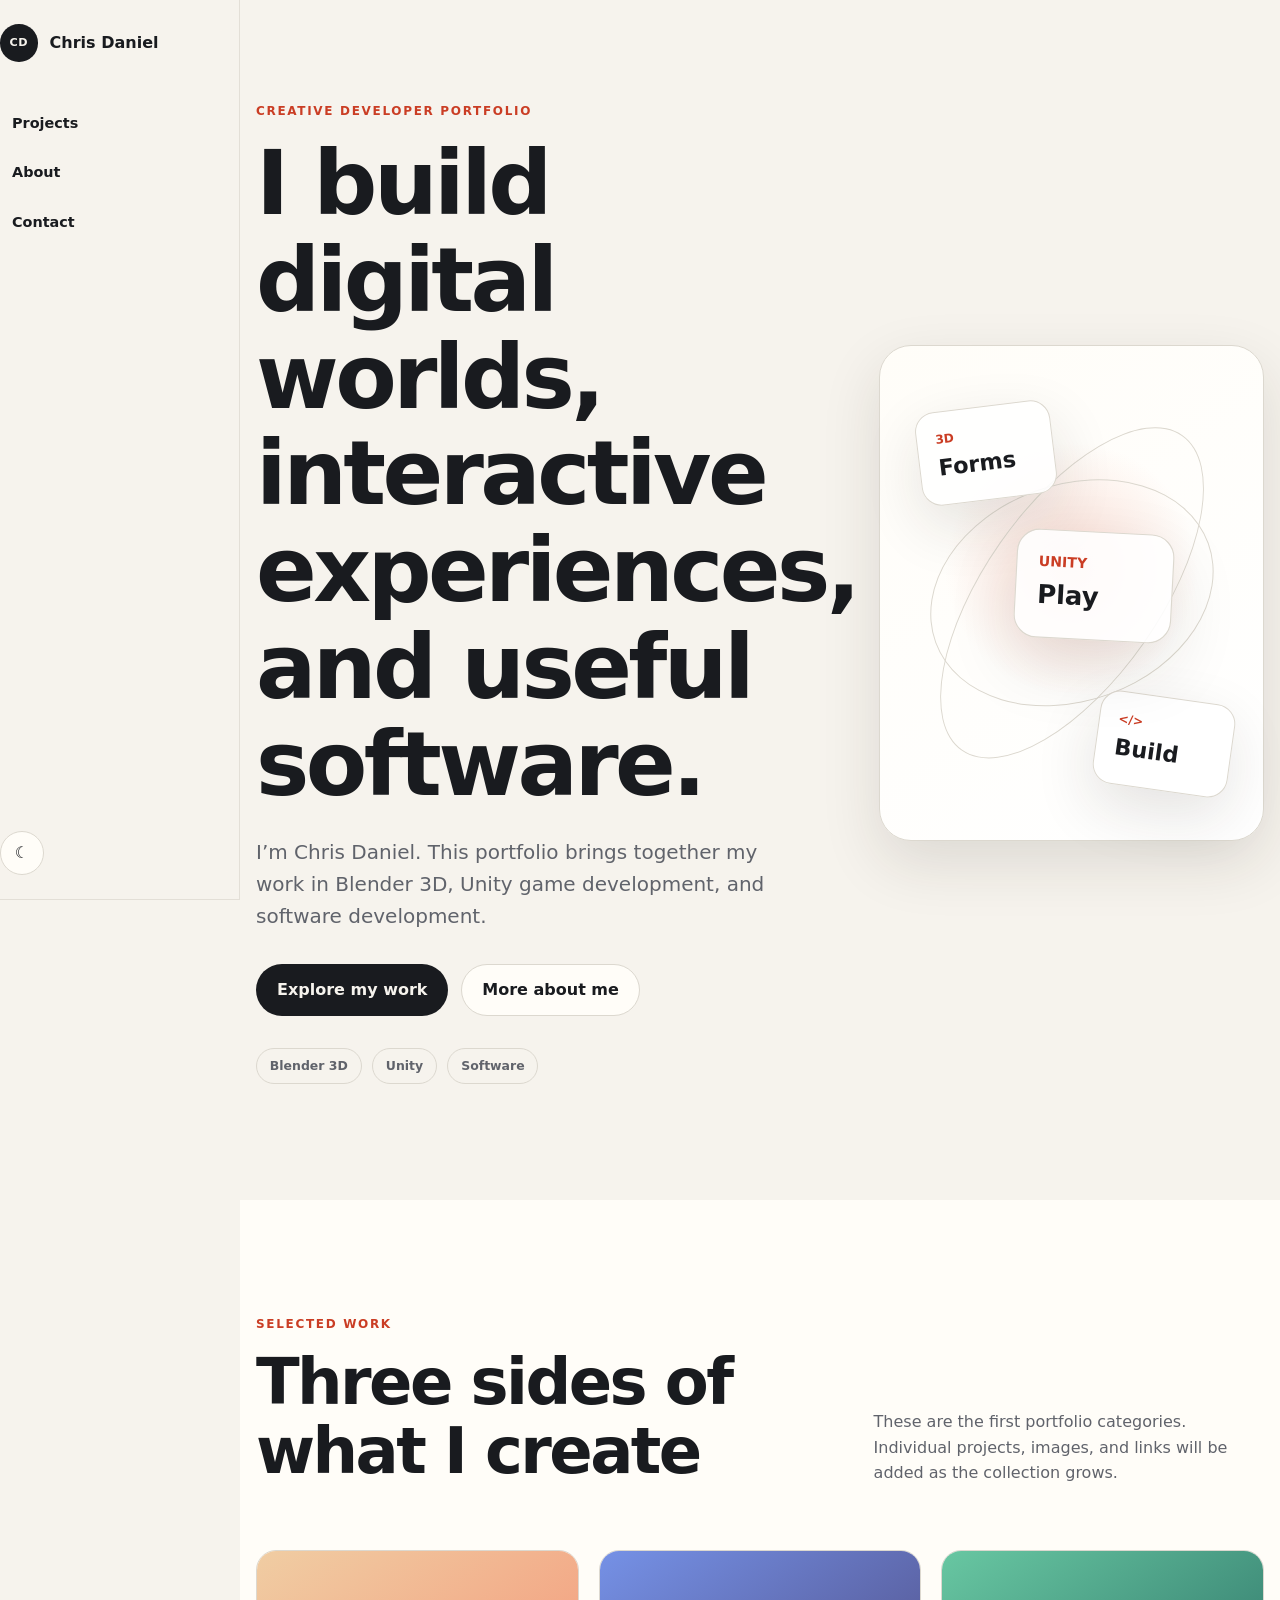
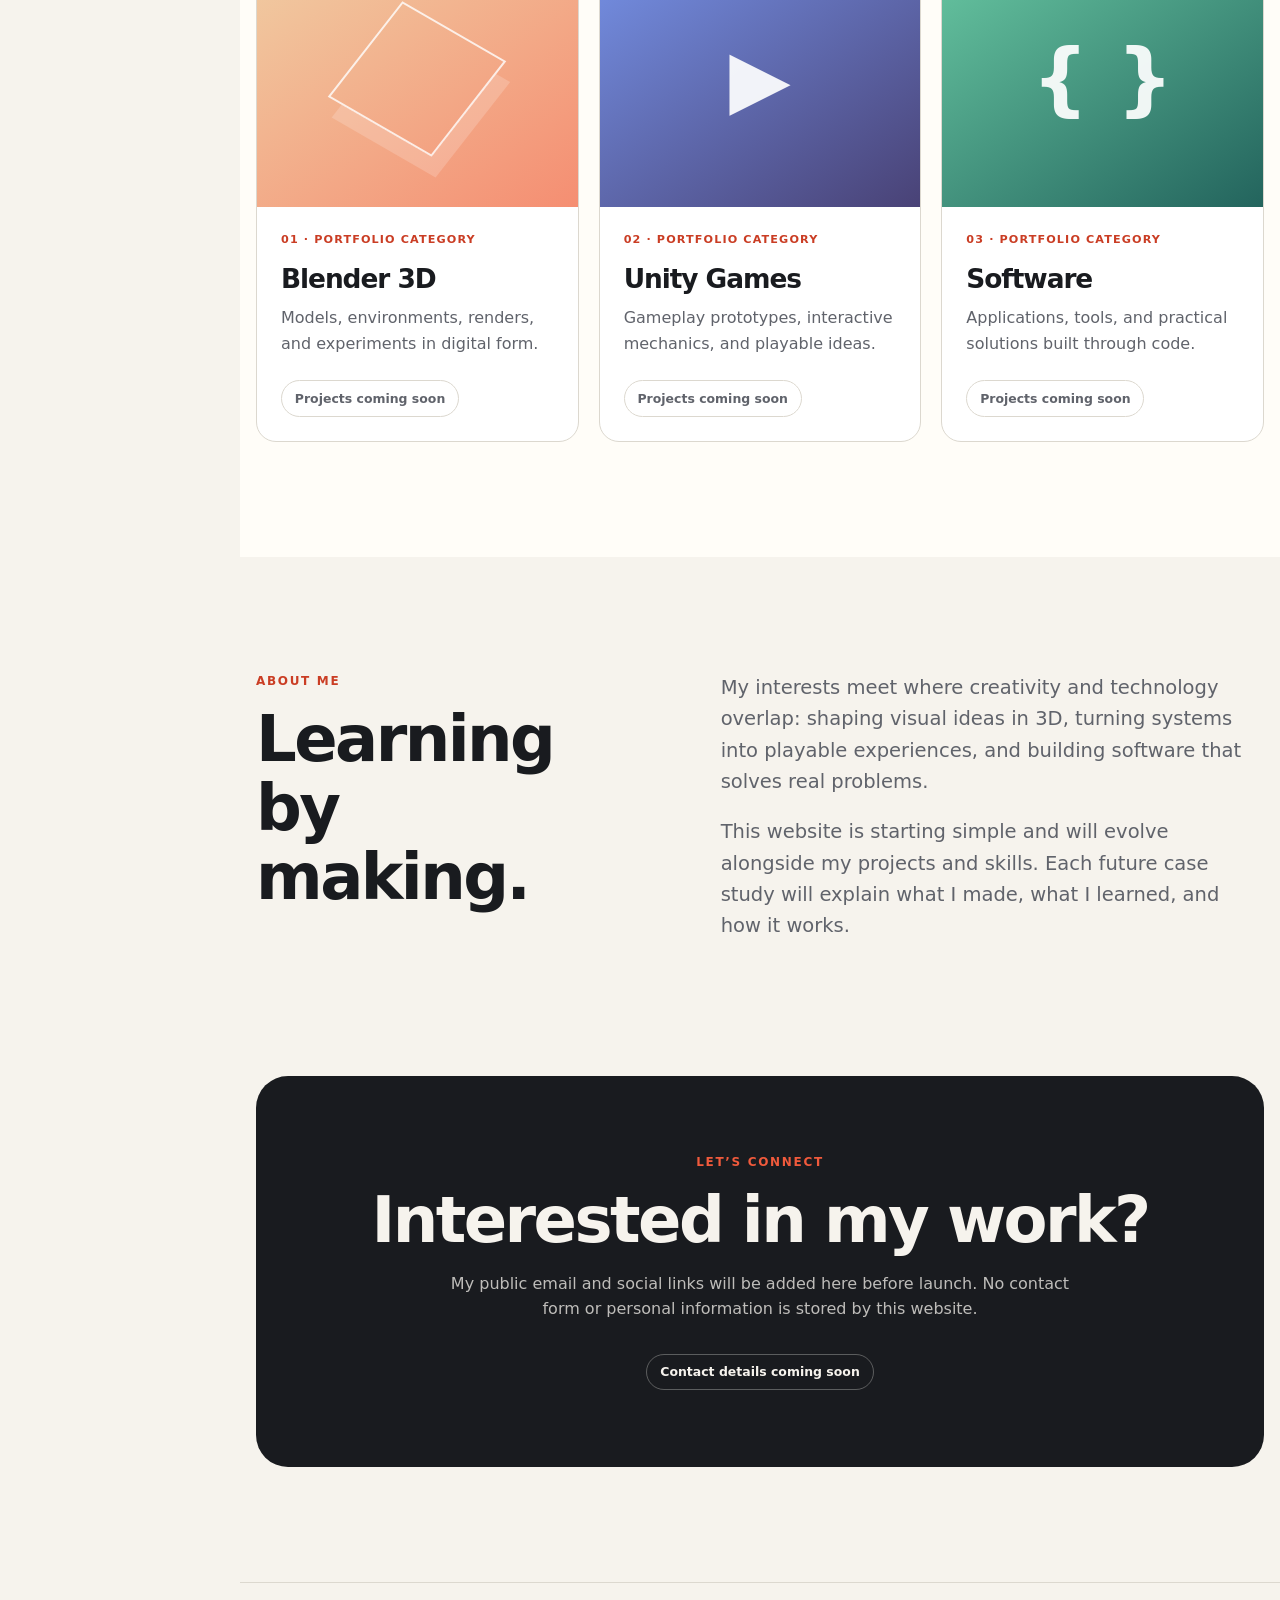
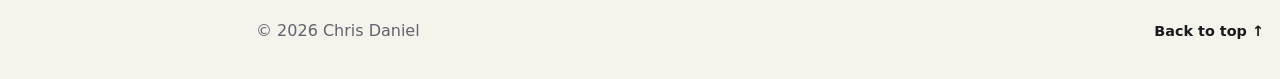
==== index.html @ dcff0393 "Initial static portfolio" ====
<!doctype html>
<html lang="en">
  <head>
    <meta charset="utf-8">
    <meta name="viewport" content="width=device-width, initial-scale=1">
    <meta
      name="description"
      content="Chris Daniel's portfolio for Blender 3D, Unity game development, and software projects."
    >
    <title>Chris Daniel | Creative Developer Portfolio</title>
    <link rel="stylesheet" href="assets/css/styles.css">
    <script src="assets/js/main.js" defer></script>
  </head>
  <body>
    <a class="skip-link" href="#main-content">Skip to main content</a>

    <header class="site-header">
      <div class="container header-inner">
        <a class="brand" href="#top" aria-label="Chris Daniel, home">
          <span class="brand-mark" aria-hidden="true">CD</span>
          <span>Chris Daniel</span>
        </a>

        <div class="header-actions">
          <button
            class="icon-button menu-toggle"
            type="button"
            aria-expanded="false"
            aria-controls="primary-navigation"
          >
            <span class="sr-only">Open navigation</span>
            <span class="menu-icon" aria-hidden="true"></span>
          </button>

          <nav id="primary-navigation" class="primary-navigation" aria-label="Primary navigation">
            <a href="#projects">Projects</a>
            <a href="#about">About</a>
            <a href="#contact">Contact</a>
          </nav>

          <button class="icon-button theme-toggle" type="button" aria-label="Switch to dark theme">
            <span class="theme-icon" aria-hidden="true">☾</span>
          </button>
        </div>
      </div>
    </header>

    <main id="main-content">
      <section id="top" class="hero section">
        <div class="container hero-grid">
          <div class="hero-copy">
            <p class="eyebrow">Creative developer portfolio</p>
            <h1>I build digital worlds, interactive experiences, and useful software.</h1>
            <p class="hero-intro">
              I’m Chris Daniel. This portfolio brings together my work in Blender 3D,
              Unity game development, and software development.
            </p>
            <div class="button-row">
              <a class="button button-primary" href="#projects">Explore my work</a>
              <a class="button button-secondary" href="#about">More about me</a>
            </div>
            <ul class="skill-list" aria-label="Main creative fields">
              <li>Blender 3D</li>
              <li>Unity</li>
              <li>Software</li>
            </ul>
          </div>

          <div
            class="hero-art"
            role="img"
            aria-label="Abstract illustration representing 3D, games, and code"
          >
            <div class="orbit orbit-one" aria-hidden="true"></div>
            <div class="orbit orbit-two" aria-hidden="true"></div>
            <div class="art-card art-card-model" aria-hidden="true">
              <span>3D</span>
              <strong>Forms</strong>
            </div>
            <div class="art-card art-card-game" aria-hidden="true">
              <span>Unity</span>
              <strong>Play</strong>
            </div>
            <div class="art-card art-card-code" aria-hidden="true">
              <span>&lt;/&gt;</span>
              <strong>Build</strong>
            </div>
          </div>
        </div>
      </section>

      <section id="projects" class="section section-muted" aria-labelledby="projects-title">
        <div class="container">
          <div class="section-heading">
            <div>
              <p class="eyebrow">Selected work</p>
              <h2 id="projects-title">Three sides of what I create</h2>
            </div>
            <p>
              These are the first portfolio categories. Individual projects, images, and links
              will be added as the collection grows.
            </p>
          </div>

          <div class="project-grid">
            <article class="project-card">
              <div class="project-visual visual-model" aria-hidden="true">
                <span class="wireframe-shape"></span>
              </div>
              <div class="project-content">
                <p class="project-number">01 · Portfolio category</p>
                <h3>Blender 3D</h3>
                <p>Models, environments, renders, and experiments in digital form.</p>
                <span class="project-status">Projects coming soon</span>
              </div>
            </article>

            <article class="project-card">
              <div class="project-visual visual-game" aria-hidden="true">
                <span class="game-shape">▶</span>
              </div>
              <div class="project-content">
                <p class="project-number">02 · Portfolio category</p>
                <h3>Unity Games</h3>
                <p>Gameplay prototypes, interactive mechanics, and playable ideas.</p>
                <span class="project-status">Projects coming soon</span>
              </div>
            </article>

            <article class="project-card">
              <div class="project-visual visual-code" aria-hidden="true">
                <span class="code-shape">{ }</span>
              </div>
              <div class="project-content">
                <p class="project-number">03 · Portfolio category</p>
                <h3>Software</h3>
                <p>Applications, tools, and practical solutions built through code.</p>
                <span class="project-status">Projects coming soon</span>
              </div>
            </article>
          </div>
        </div>
      </section>

      <section id="about" class="section" aria-labelledby="about-title">
        <div class="container about-grid">
          <div>
            <p class="eyebrow">About me</p>
            <h2 id="about-title">Learning by making.</h2>
          </div>
          <div class="about-copy">
            <p>
              My interests meet where creativity and technology overlap: shaping visual ideas
              in 3D, turning systems into playable experiences, and building software that solves
              real problems.
            </p>
            <p>
              This website is starting simple and will evolve alongside my projects and skills.
              Each future case study will explain what I made, what I learned, and how it works.
            </p>
          </div>
        </div>
      </section>

      <section id="contact" class="section contact-section" aria-labelledby="contact-title">
        <div class="container contact-card">
          <p class="eyebrow">Let’s connect</p>
          <h2 id="contact-title">Interested in my work?</h2>
          <p>
            My public email and social links will be added here before launch. No contact form
            or personal information is stored by this website.
          </p>
          <span class="contact-note">Contact details coming soon</span>
        </div>
      </section>
    </main>

    <footer class="site-footer">
      <div class="container footer-inner">
        <p>© <span id="current-year">2026</span> Chris Daniel</p>
        <a href="#top">Back to top <span aria-hidden="true">↑</span></a>
      </div>
    </footer>
  </body>
</html>
---- assets/css/styles.css ----
:root {
  color-scheme: light;
  --background: #f6f3ed;
  --surface: #fffdf8;
  --surface-strong: #ffffff;
  --text: #191b1f;
  --muted: #60636b;
  --line: #dcd8cf;
  --accent: #f05a3c;
  --accent-strong: #ca3d24;
  --accent-soft: #fbded5;
  --blue: #3867d6;
  --shadow: 0 22px 60px rgba(41, 34, 27, 0.12);
  --radius-small: 0.75rem;
  --radius-medium: 1.25rem;
  --radius-large: 2rem;
  --container: 72rem;
}

html[data-theme="dark"] {
  color-scheme: dark;
  --background: #111318;
  --surface: #181b22;
  --surface-strong: #20242c;
  --text: #f6f3ed;
  --muted: #b3b6bf;
  --line: #343842;
  --accent: #ff795f;
  --accent-strong: #ff9a86;
  --accent-soft: #40241f;
  --blue: #7fa1ff;
  --shadow: 0 22px 60px rgba(0, 0, 0, 0.32);
}

*,
*::before,
*::after {
  box-sizing: border-box;
}

html {
  scroll-behavior: smooth;
}

body {
  margin: 0;
  background: var(--background);
  color: var(--text);
  font-family: Inter, ui-sans-serif, system-ui, -apple-system, BlinkMacSystemFont, "Segoe UI", sans-serif;
  font-size: 1rem;
  line-height: 1.6;
}

button,
a {
  -webkit-tap-highlight-color: transparent;
}

a {
  color: inherit;
}

button {
  font: inherit;
}

:focus-visible {
  outline: 3px solid var(--blue);
  outline-offset: 4px;
}

.skip-link {
  position: fixed;
  z-index: 100;
  top: 1rem;
  left: 1rem;
  padding: 0.7rem 1rem;
  border-radius: var(--radius-small);
  background: var(--text);
  color: var(--background);
  transform: translateY(-180%);
}

.skip-link:focus {
  transform: translateY(0);
}

.container {
  width: min(calc(100% - 2rem), var(--container));
  margin-inline: auto;
}

.section {
  padding-block: clamp(4.5rem, 9vw, 8rem);
}

.section-muted {
  background: var(--surface);
}

.eyebrow {
  margin: 0 0 0.85rem;
  color: var(--accent-strong);
  font-size: 0.75rem;
  font-weight: 800;
  letter-spacing: 0.14em;
  text-transform: uppercase;
}

h1,
h2,
h3,
p {
  margin-top: 0;
}

h1,
h2,
h3 {
  line-height: 1.08;
  letter-spacing: -0.04em;
}

h1 {
  max-width: 13ch;
  margin-bottom: 1.5rem;
  font-size: clamp(2.8rem, 7vw, 5.7rem);
}

h2 {
  margin-bottom: 1rem;
  font-size: clamp(2.2rem, 5vw, 4rem);
}

h3 {
  margin-bottom: 0.75rem;
  font-size: 1.65rem;
}

.site-header {
  position: fixed;
  z-index: 20;
  top: 0;
  bottom: 0;
  left: 0;
  width: 15rem;
  border-right: 1px solid color-mix(in srgb, var(--line) 75%, transparent);
  border-bottom: 1px solid color-mix(in srgb, var(--line) 75%, transparent);
  background: color-mix(in srgb, var(--background) 88%, transparent);
  backdrop-filter: blur(14px);
}

.header-inner,
.header-actions,
.primary-navigation,
.footer-inner {
  display: flex;
  align-items: center;
}

.header-inner {
  width: 100%;
  height: 100%;
  align-items: flex-start;
  flex-direction: column;
  padding-block: 1.5rem;
}

.brand {
  display: inline-flex;
  align-items: center;
  gap: 0.75rem;
  font-weight: 800;
  text-decoration: none;
}

.brand-mark {
  display: grid;
  width: 2.35rem;
  height: 2.35rem;
  border-radius: 50%;
  background: var(--text);
  color: var(--background);
  font-size: 0.7rem;
  letter-spacing: 0.05em;
  place-items: center;
}

.header-actions {
  width: 100%;
  flex: 1;
  align-items: flex-start;
  flex-direction: column;
  gap: 1.5rem;
  margin-top: 2.5rem;
}

.primary-navigation {
  width: 100%;
  align-items: stretch;
  flex-direction: column;
  gap: 0.35rem;
}

.primary-navigation a,
.site-footer a {
  font-size: 0.9rem;
  font-weight: 700;
  text-decoration: none;
}

.primary-navigation a {
  padding: 0.65rem 0.75rem;
  border-radius: var(--radius-small);
}

.primary-navigation a:hover {
  background: var(--accent-soft);
}

.primary-navigation a:hover,
.site-footer a:hover {
  color: var(--accent-strong);
}

.icon-button {
  display: grid;
  width: 2.75rem;
  height: 2.75rem;
  border: 1px solid var(--line);
  border-radius: 50%;
  background: var(--surface);
  color: var(--text);
  cursor: pointer;
  place-items: center;
}

.icon-button:hover {
  border-color: var(--accent);
  color: var(--accent-strong);
}

.menu-toggle {
  display: none;
}

.theme-toggle {
  margin-top: auto;
}

main,
.site-footer {
  margin-left: 15rem;
}

.hero {
  overflow: hidden;
  padding-top: clamp(4rem, 8vw, 7rem);
}

.hero-grid {
  display: grid;
  align-items: center;
  gap: clamp(3rem, 8vw, 7rem);
  grid-template-columns: minmax(0, 1.15fr) minmax(20rem, 0.85fr);
}

.hero-intro {
  max-width: 42rem;
  margin-bottom: 2rem;
  color: var(--muted);
  font-size: clamp(1.05rem, 2vw, 1.25rem);
}

.button-row {
  display: flex;
  flex-wrap: wrap;
  gap: 0.8rem;
  margin-bottom: 2rem;
}

.button {
  display: inline-flex;
  min-height: 3.15rem;
  align-items: center;
  justify-content: center;
  padding: 0.75rem 1.25rem;
  border: 1px solid transparent;
  border-radius: 999px;
  font-weight: 800;
  text-decoration: none;
}

.button-primary {
  background: var(--text);
  color: var(--background);
}

.button-primary:hover {
  background: var(--accent);
  color: #ffffff;
}

.button-secondary {
  border-color: var(--line);
  background: var(--surface);
}

.button-secondary:hover {
  border-color: var(--accent);
}

.skill-list {
  display: flex;
  flex-wrap: wrap;
  gap: 0.65rem;
  margin: 0;
  padding: 0;
  list-style: none;
}

.skill-list li,
.project-status,
.contact-note {
  padding: 0.45rem 0.8rem;
  border: 1px solid var(--line);
  border-radius: 999px;
  color: var(--muted);
  font-size: 0.78rem;
  font-weight: 750;
}

.hero-art {
  position: relative;
  min-height: 31rem;
  border: 1px solid var(--line);
  border-radius: var(--radius-large);
  background:
    radial-gradient(circle at 50% 45%, var(--accent-soft), transparent 38%),
    linear-gradient(145deg, var(--surface), var(--surface-strong));
  box-shadow: var(--shadow);
}

.orbit {
  position: absolute;
  inset: 50% auto auto 50%;
  border: 1px solid var(--line);
  border-radius: 50%;
  transform: translate(-50%, -50%) rotate(-20deg);
}

.orbit-one {
  width: 76%;
  height: 44%;
}

.orbit-two {
  width: 46%;
  height: 78%;
  transform: translate(-50%, -50%) rotate(35deg);
}

.art-card {
  position: absolute;
  display: flex;
  min-width: 8.5rem;
  flex-direction: column;
  padding: 1.15rem;
  border: 1px solid var(--line);
  border-radius: var(--radius-medium);
  background: color-mix(in srgb, var(--surface-strong) 88%, transparent);
  box-shadow: var(--shadow);
}

.art-card span {
  color: var(--accent-strong);
  font-size: 0.76rem;
  font-weight: 800;
  text-transform: uppercase;
}

.art-card strong {
  font-size: 1.4rem;
}

.art-card-model {
  top: 12%;
  left: 10%;
  transform: rotate(-7deg);
}

.art-card-game {
  z-index: 2;
  top: 39%;
  left: 38%;
  transform: scale(1.16) rotate(3deg);
}

.art-card-code {
  right: 8%;
  bottom: 10%;
  transform: rotate(8deg);
}

.section-heading {
  display: grid;
  align-items: end;
  gap: 2rem;
  margin-bottom: 3rem;
  grid-template-columns: 1.2fr 0.8fr;
}

.section-heading p:last-child,
.project-content > p:last-of-type,
.about-copy,
.contact-card > p:not(.eyebrow) {
  color: var(--muted);
}

.project-grid {
  display: grid;
  gap: 1.25rem;
  grid-template-columns: repeat(3, 1fr);
}

.project-card {
  overflow: hidden;
  border: 1px solid var(--line);
  border-radius: var(--radius-medium);
  background: var(--surface-strong);
}

.project-visual {
  display: grid;
  min-height: 16rem;
  place-items: center;
}

.visual-model {
  background: linear-gradient(145deg, #f0cda3, #f58e72);
}

.visual-game {
  background: linear-gradient(145deg, #7591e6, #494276);
}

.visual-code {
  background: linear-gradient(145deg, #68c7a2, #23645d);
}

.wireframe-shape {
  width: 7.5rem;
  height: 7.5rem;
  border: 2px solid rgba(255, 255, 255, 0.8);
  transform: rotate(30deg) skew(-8deg);
  box-shadow: 1rem 1rem 0 rgba(255, 255, 255, 0.18);
}

.game-shape,
.code-shape {
  color: rgba(255, 255, 255, 0.92);
  font-size: 5rem;
  font-weight: 800;
}

.project-content {
  padding: 1.5rem;
}

.project-number {
  margin-bottom: 1rem;
  color: var(--accent-strong);
  font-size: 0.7rem;
  font-weight: 800;
  letter-spacing: 0.1em;
  text-transform: uppercase;
}

.project-status {
  display: inline-block;
  margin-top: 0.5rem;
}

.about-grid {
  display: grid;
  gap: clamp(2rem, 8vw, 7rem);
  grid-template-columns: 0.8fr 1.2fr;
}

.about-copy {
  font-size: clamp(1.05rem, 2vw, 1.22rem);
}

.contact-section {
  padding-top: 0;
}

.contact-card {
  padding: clamp(2rem, 6vw, 5rem);
  border-radius: var(--radius-large);
  background: var(--text);
  color: var(--background);
  text-align: center;
}

.contact-card > p:not(.eyebrow) {
  max-width: 40rem;
  margin-inline: auto;
  color: color-mix(in srgb, var(--background) 75%, transparent);
}

.contact-card .eyebrow {
  color: var(--accent);
}

.contact-note {
  display: inline-block;
  margin-top: 1rem;
  border-color: color-mix(in srgb, var(--background) 30%, transparent);
  color: var(--background);
}

.site-footer {
  border-top: 1px solid var(--line);
}

.footer-inner {
  min-height: 6rem;
  justify-content: space-between;
}

.footer-inner p {
  margin: 0;
  color: var(--muted);
}

.sr-only {
  position: absolute;
  width: 1px;
  height: 1px;
  overflow: hidden;
  clip: rect(0, 0, 0, 0);
  white-space: nowrap;
  clip-path: inset(50%);
}

@media (max-width: 68rem) {
  .site-header {
    position: sticky;
    right: auto;
    bottom: auto;
    width: auto;
    border-right: 0;
  }

  .header-inner {
    width: min(calc(100% - 2rem), var(--container));
    height: auto;
    min-height: 4.75rem;
    align-items: center;
    flex-direction: row;
    justify-content: space-between;
    padding-block: 0;
  }

  .header-actions {
    width: auto;
    flex: initial;
    align-items: center;
    flex-direction: row;
    gap: 0.75rem;
    margin-top: 0;
  }

  .primary-navigation {
    width: auto;
    align-items: center;
    flex-direction: row;
    gap: clamp(1rem, 3vw, 2.25rem);
  }

  .primary-navigation a {
    padding: 0;
  }

  .primary-navigation a:hover {
    background: transparent;
  }

  .theme-toggle {
    margin-top: 0;
  }

  main,
  .site-footer {
    margin-left: 0;
  }

  .hero-grid,
  .section-heading,
  .about-grid {
    grid-template-columns: 1fr;
  }

  .hero-art {
    min-height: 25rem;
  }

  .project-grid {
    grid-template-columns: repeat(2, 1fr);
  }

  .project-card:last-child {
    grid-column: 1 / -1;
  }
}

@media (max-width: 42rem) {
  .menu-toggle {
    display: grid;
  }

  .menu-icon,
  .menu-icon::before,
  .menu-icon::after {
    display: block;
    width: 1.15rem;
    height: 2px;
    background: currentColor;
    content: "";
  }

  .menu-icon {
    position: relative;
  }

  .menu-icon::before {
    position: absolute;
    top: -0.35rem;
  }

  .menu-icon::after {
    position: absolute;
    top: 0.35rem;
  }

  .primary-navigation {
    position: absolute;
    top: calc(100% + 0.5rem);
    right: 1rem;
    left: 1rem;
    display: none;
    align-items: stretch;
    flex-direction: column;
    gap: 0;
    padding: 0.5rem;
    border: 1px solid var(--line);
    border-radius: var(--radius-medium);
    background: var(--surface-strong);
    box-shadow: var(--shadow);
  }

  .primary-navigation.is-open {
    display: flex;
  }

  .primary-navigation a {
    padding: 0.85rem 1rem;
    border-radius: var(--radius-small);
  }

  .primary-navigation a:hover {
    background: var(--accent-soft);
  }

  .project-grid {
    grid-template-columns: 1fr;
  }

  .project-card:last-child {
    grid-column: auto;
  }

  .hero-art {
    min-height: 22rem;
  }

  .art-card {
    min-width: 7rem;
    padding: 0.9rem;
  }

  .footer-inner {
    align-items: flex-start;
    flex-direction: column;
    justify-content: center;
    gap: 0.4rem;
  }
}

@media (prefers-reduced-motion: reduce) {
  html {
    scroll-behavior: auto;
  }

  *,
  *::before,
  *::after {
    scroll-behavior: auto !important;
    transition-duration: 0.01ms !important;
  }
}
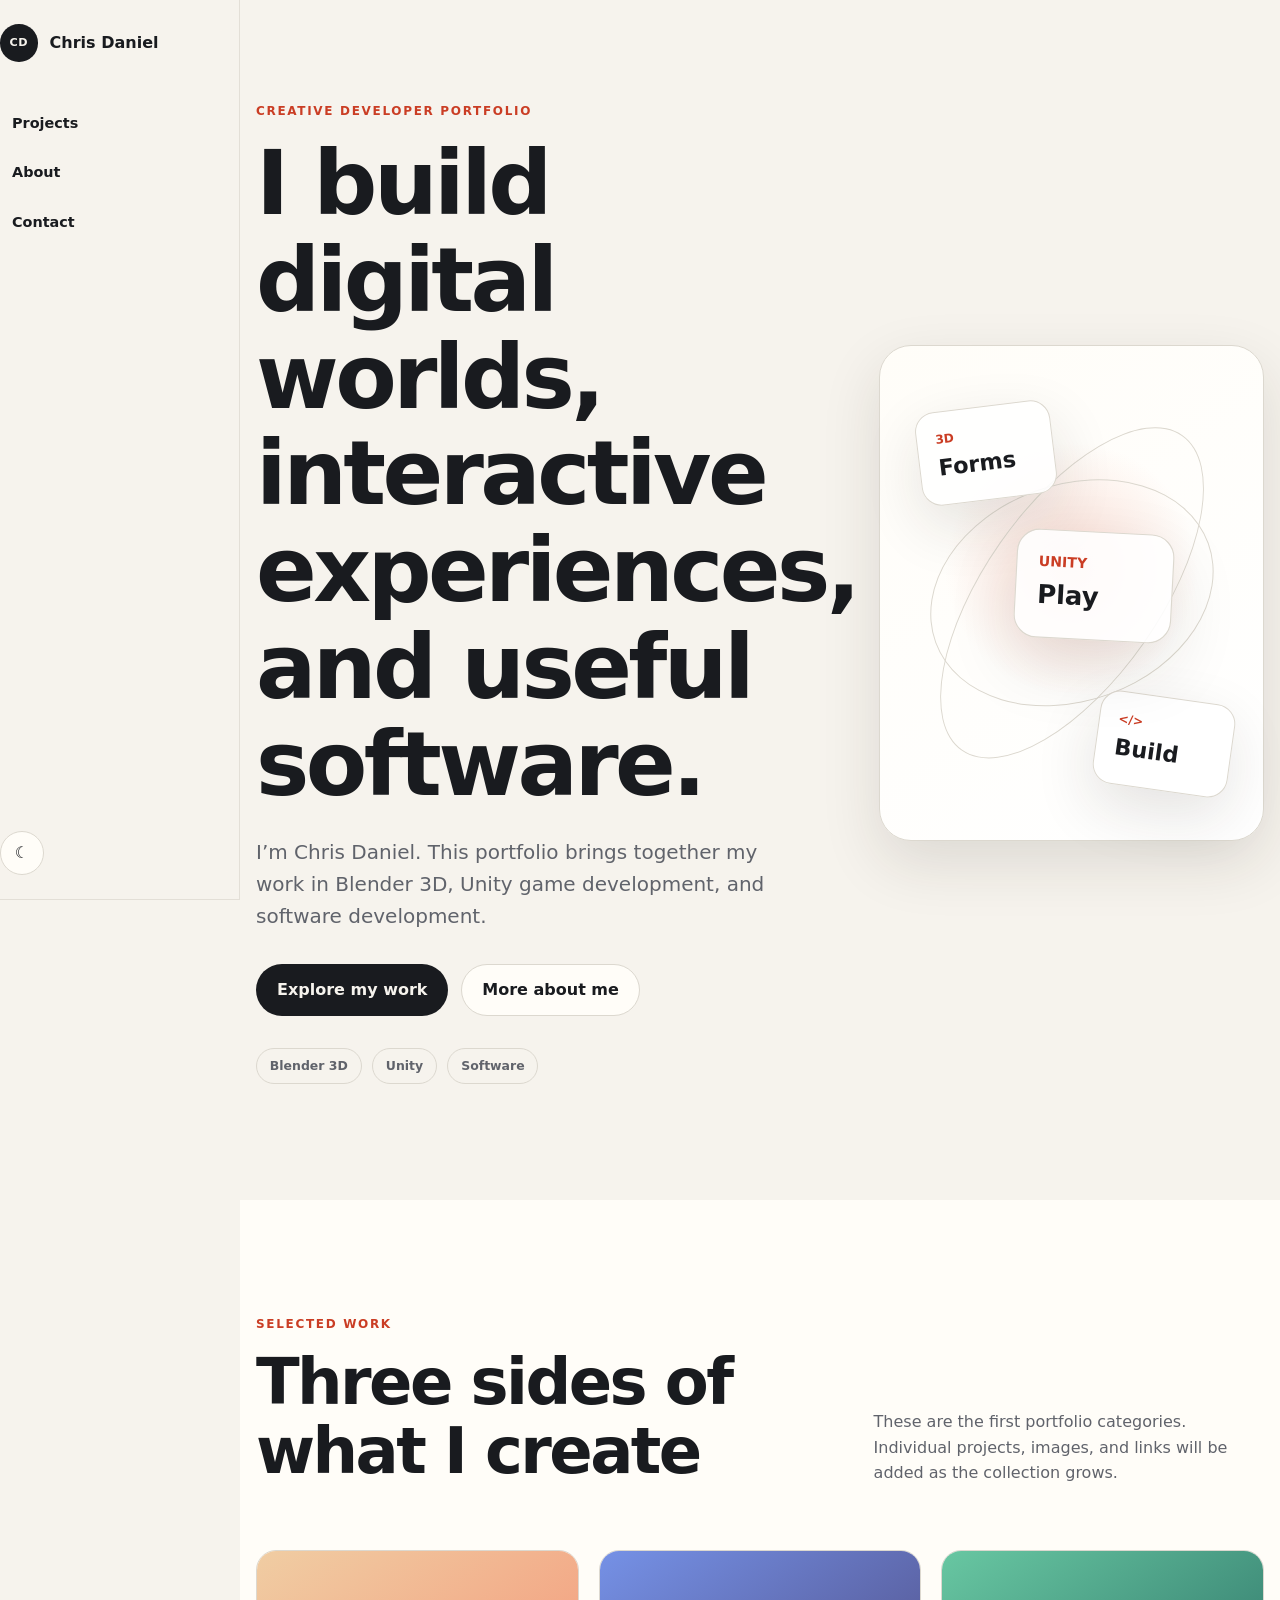
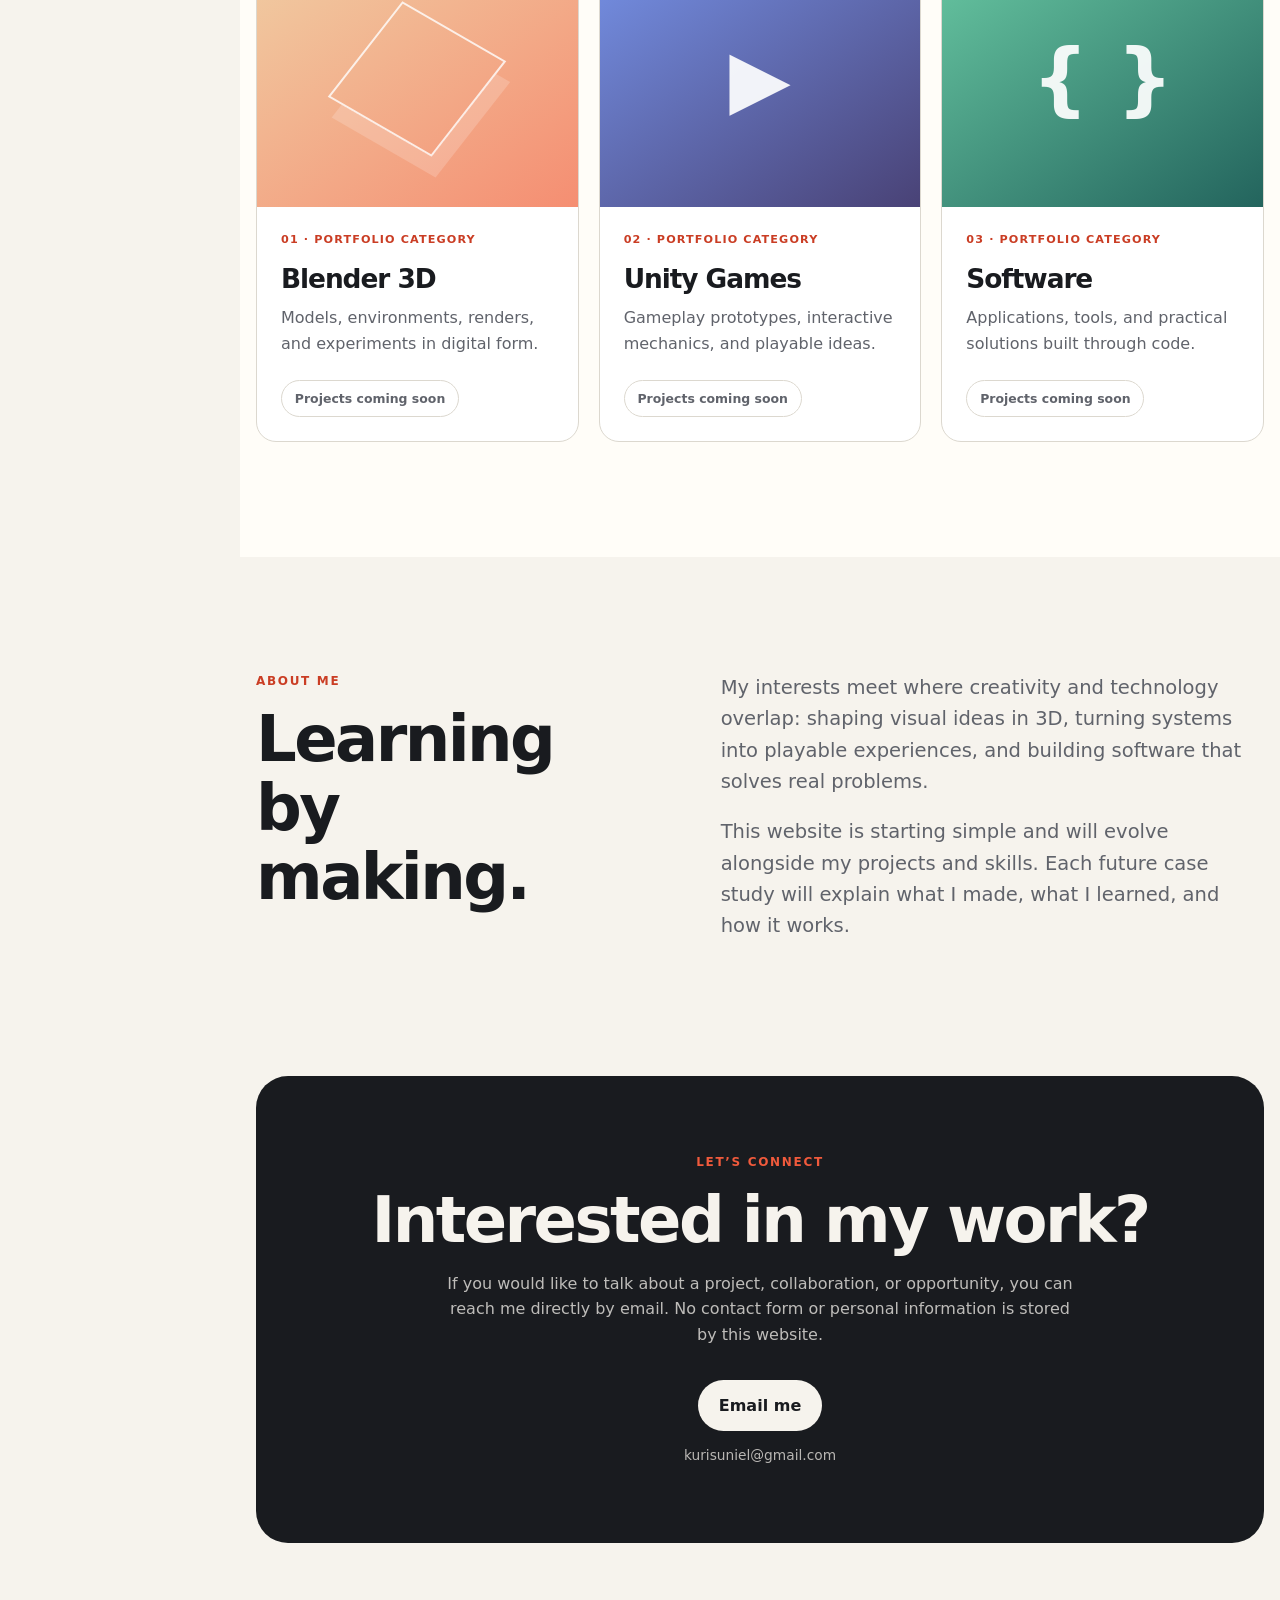
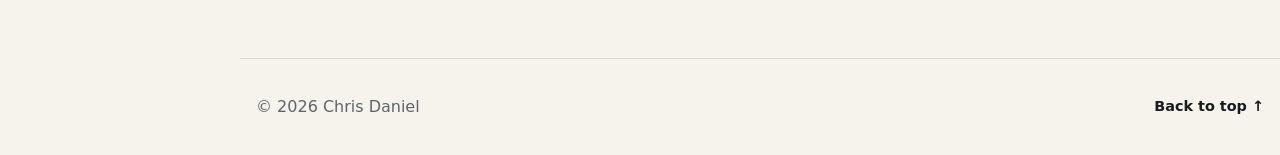
==== commit 245fb3c1: "Add public portfolio email" ====
--- a/index.html
+++ b/index.html
@@ -167,10 +167,18 @@
           <p class="eyebrow">Let’s connect</p>
           <h2 id="contact-title">Interested in my work?</h2>
           <p>
-            My public email and social links will be added here before launch. No contact form
-            or personal information is stored by this website.
+            If you would like to talk about a project, collaboration, or opportunity, you can
+            reach me directly by email. No contact form or personal information is stored by
+            this website.
           </p>
-          <span class="contact-note">Contact details coming soon</span>
+          <a
+            class="button contact-button"
+            href="mailto:kurisuniel@gmail.com"
+            aria-label="Email Chris Daniel at kurisuniel@gmail.com"
+          >
+            Email me
+          </a>
+          <span class="contact-email">kurisuniel@gmail.com</span>
         </div>
       </section>
     </main>
--- a/assets/css/styles.css
+++ b/assets/css/styles.css
@@ -320,8 +320,7 @@
 }
 
 .skill-list li,
-.project-status,
-.contact-note {
+.project-status {
   padding: 0.45rem 0.8rem;
   border: 1px solid var(--line);
   border-radius: 999px;
@@ -513,11 +512,22 @@
   color: var(--accent);
 }
 
-.contact-note {
-  display: inline-block;
+.contact-button {
   margin-top: 1rem;
-  border-color: color-mix(in srgb, var(--background) 30%, transparent);
-  color: var(--background);
+  background: var(--background);
+  color: var(--text);
+}
+
+.contact-button:hover {
+  background: var(--accent);
+  color: #ffffff;
+}
+
+.contact-email {
+  display: block;
+  margin-top: 0.8rem;
+  color: color-mix(in srgb, var(--background) 72%, transparent);
+  font-size: 0.86rem;
 }
 
 .site-footer {
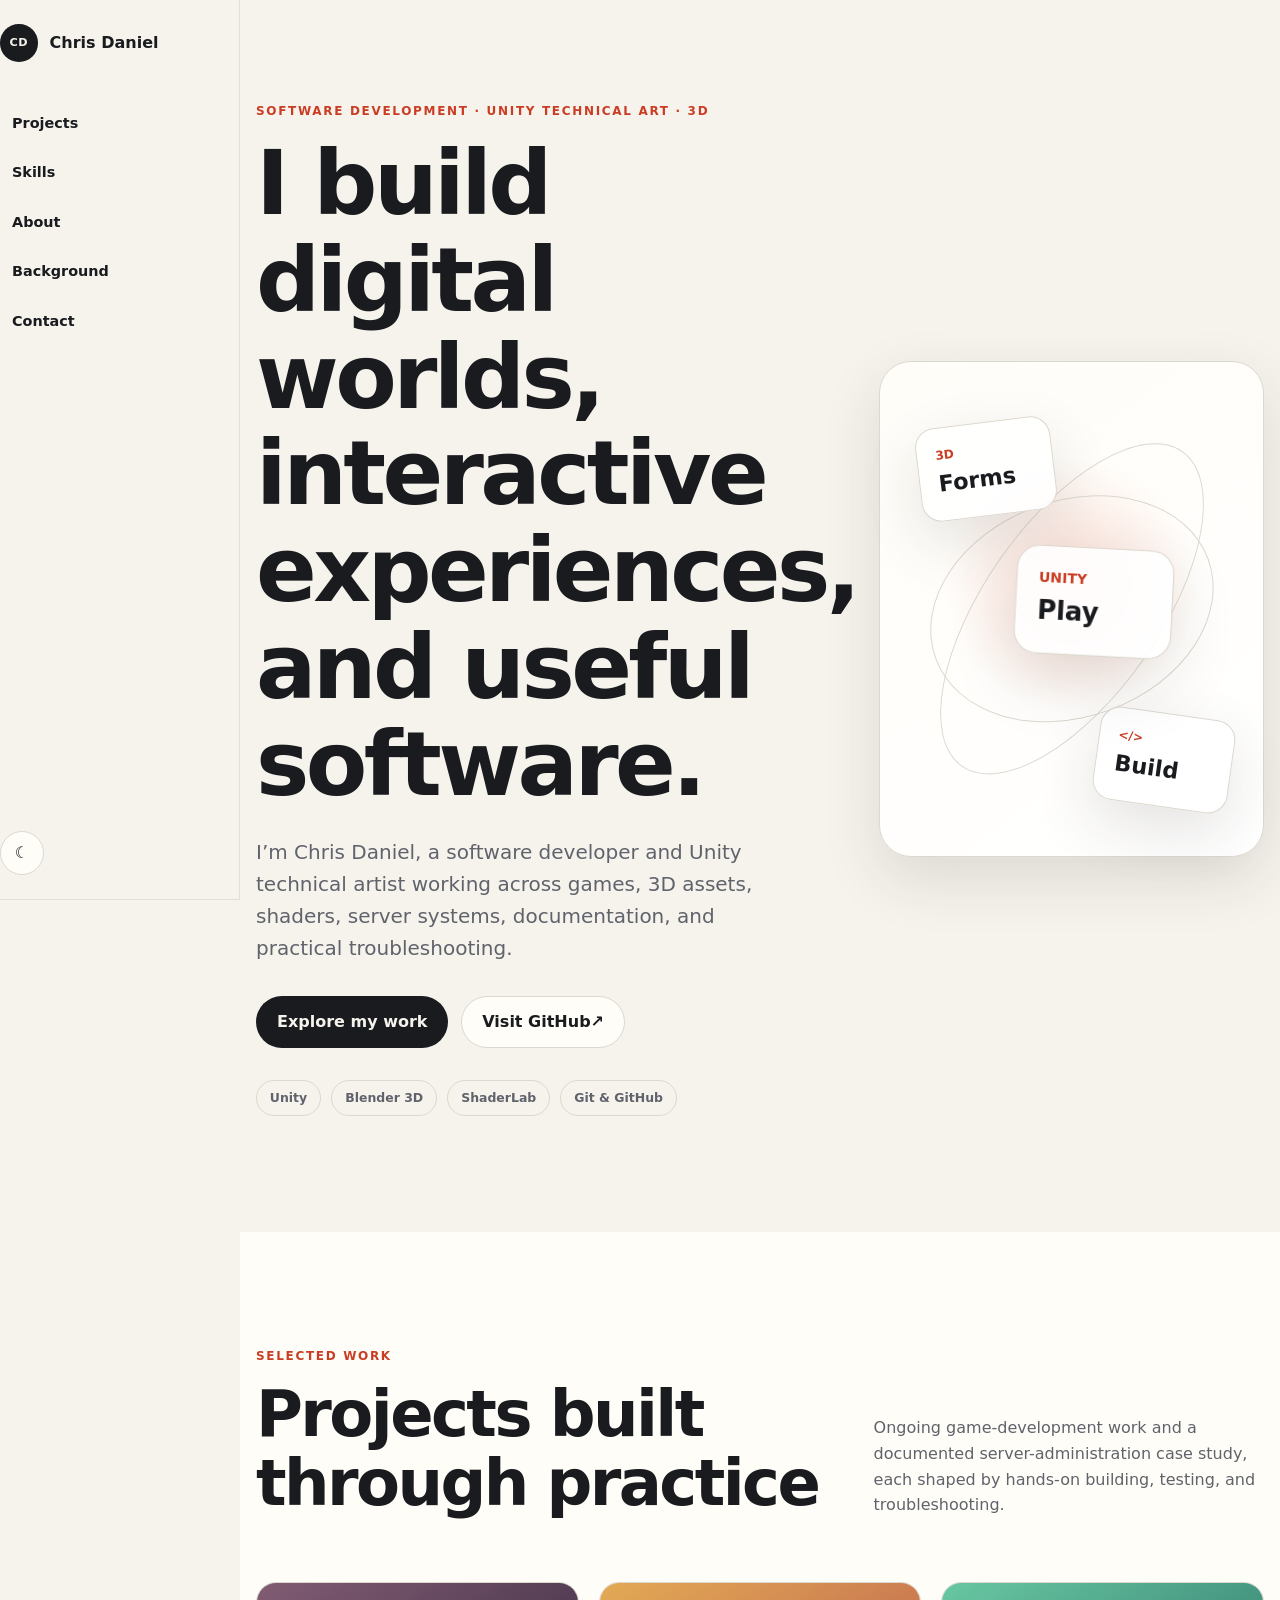
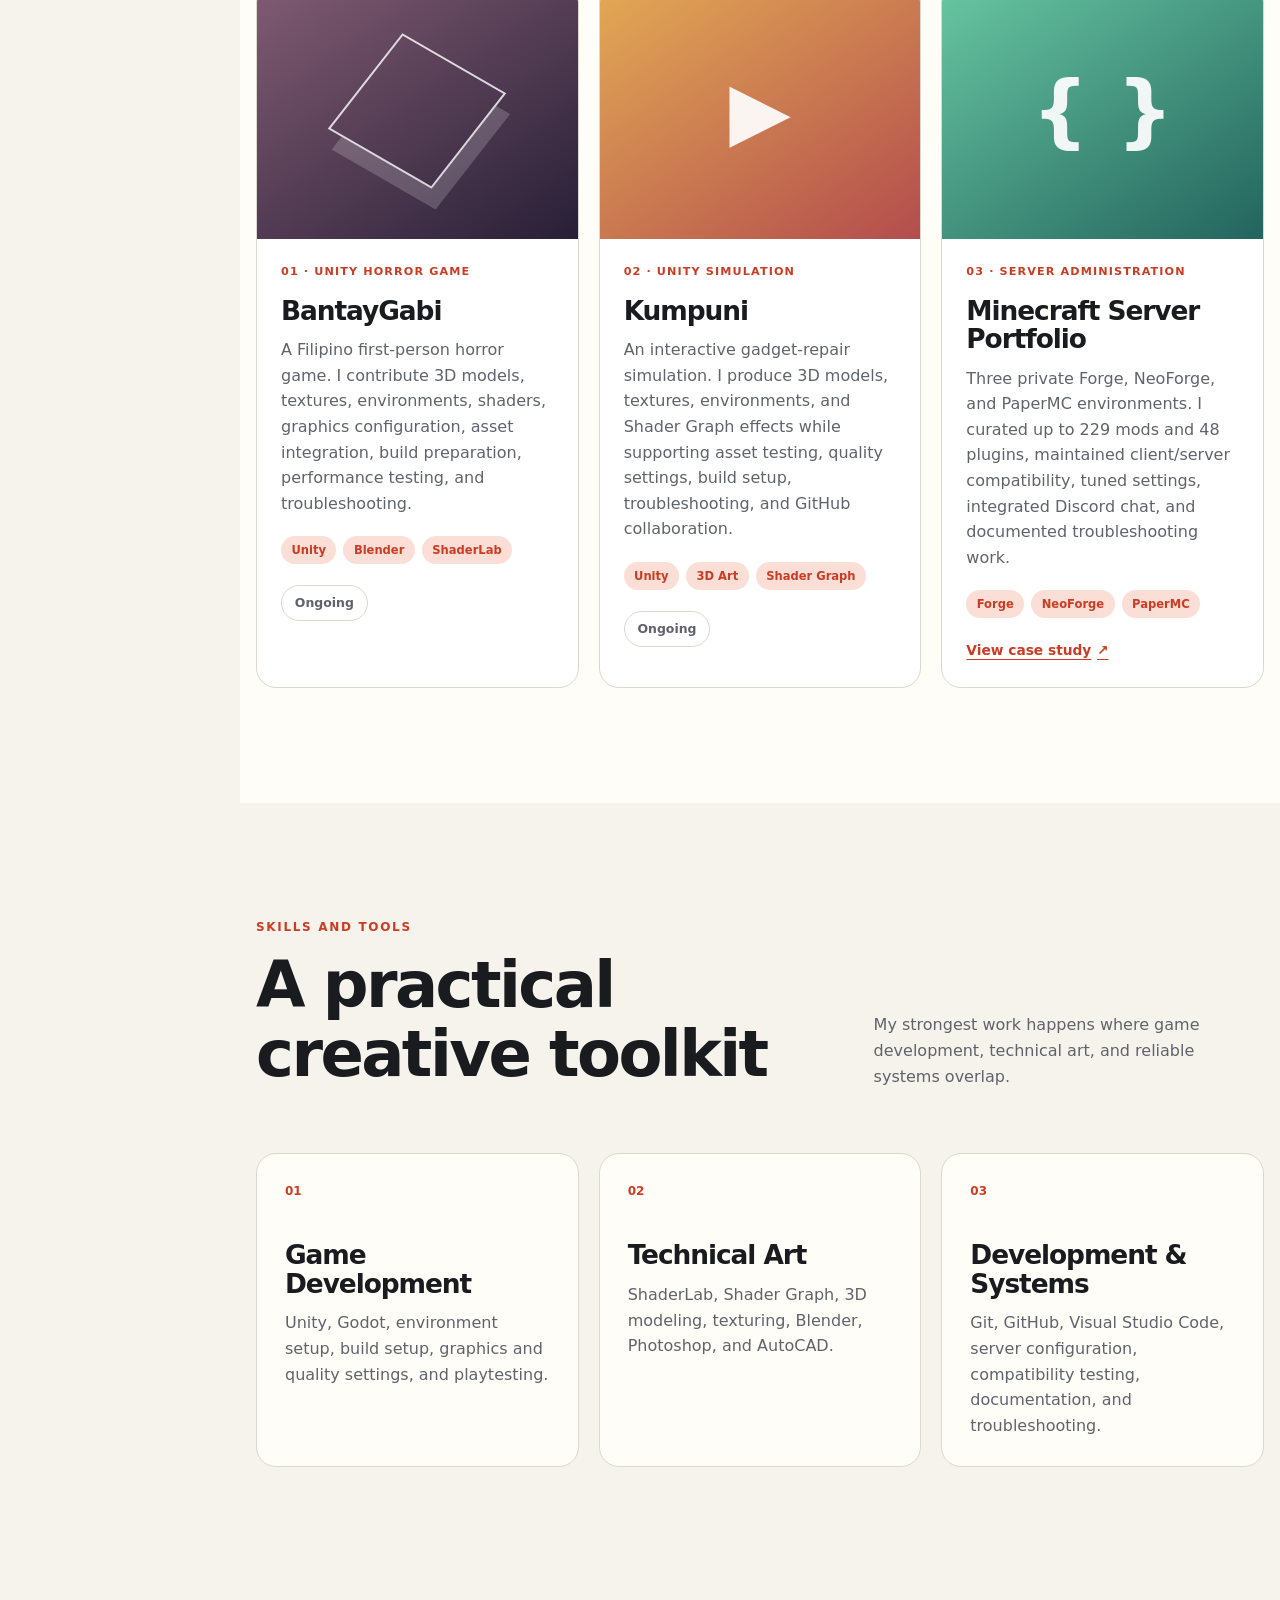
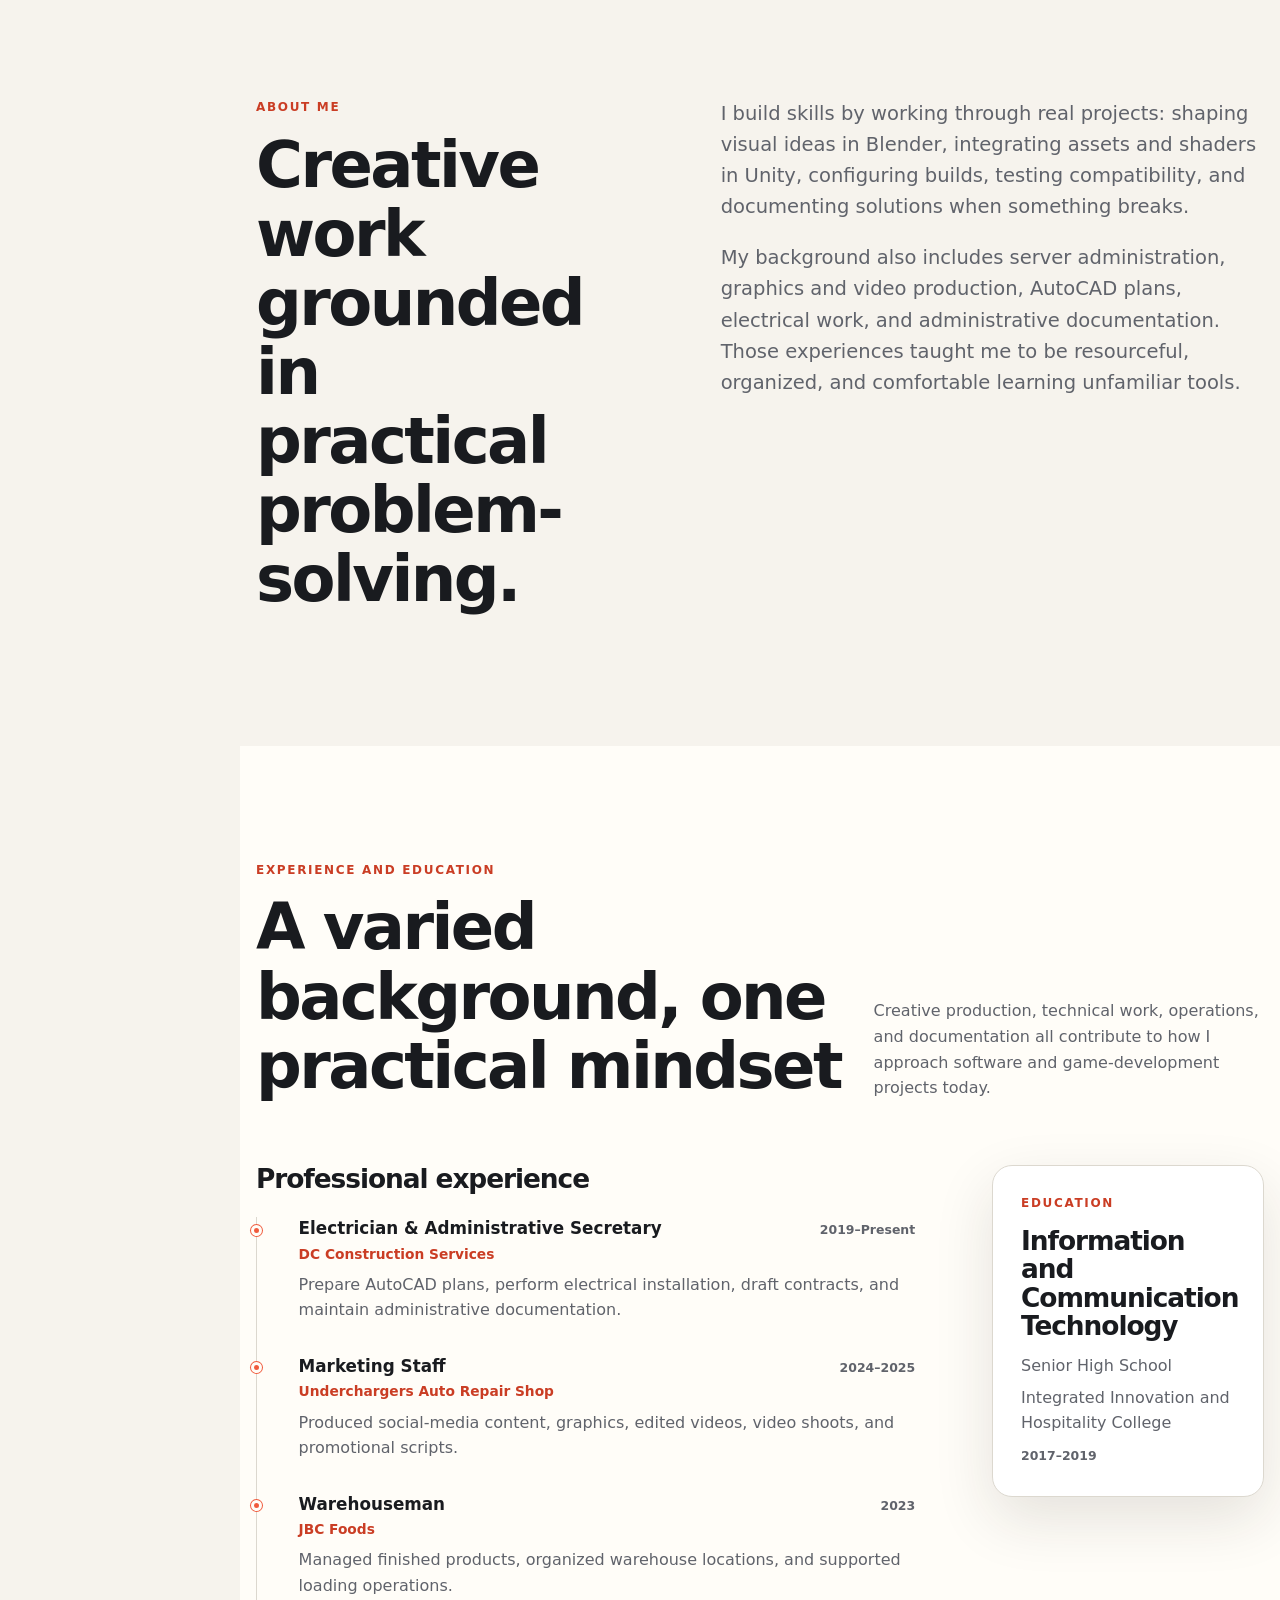
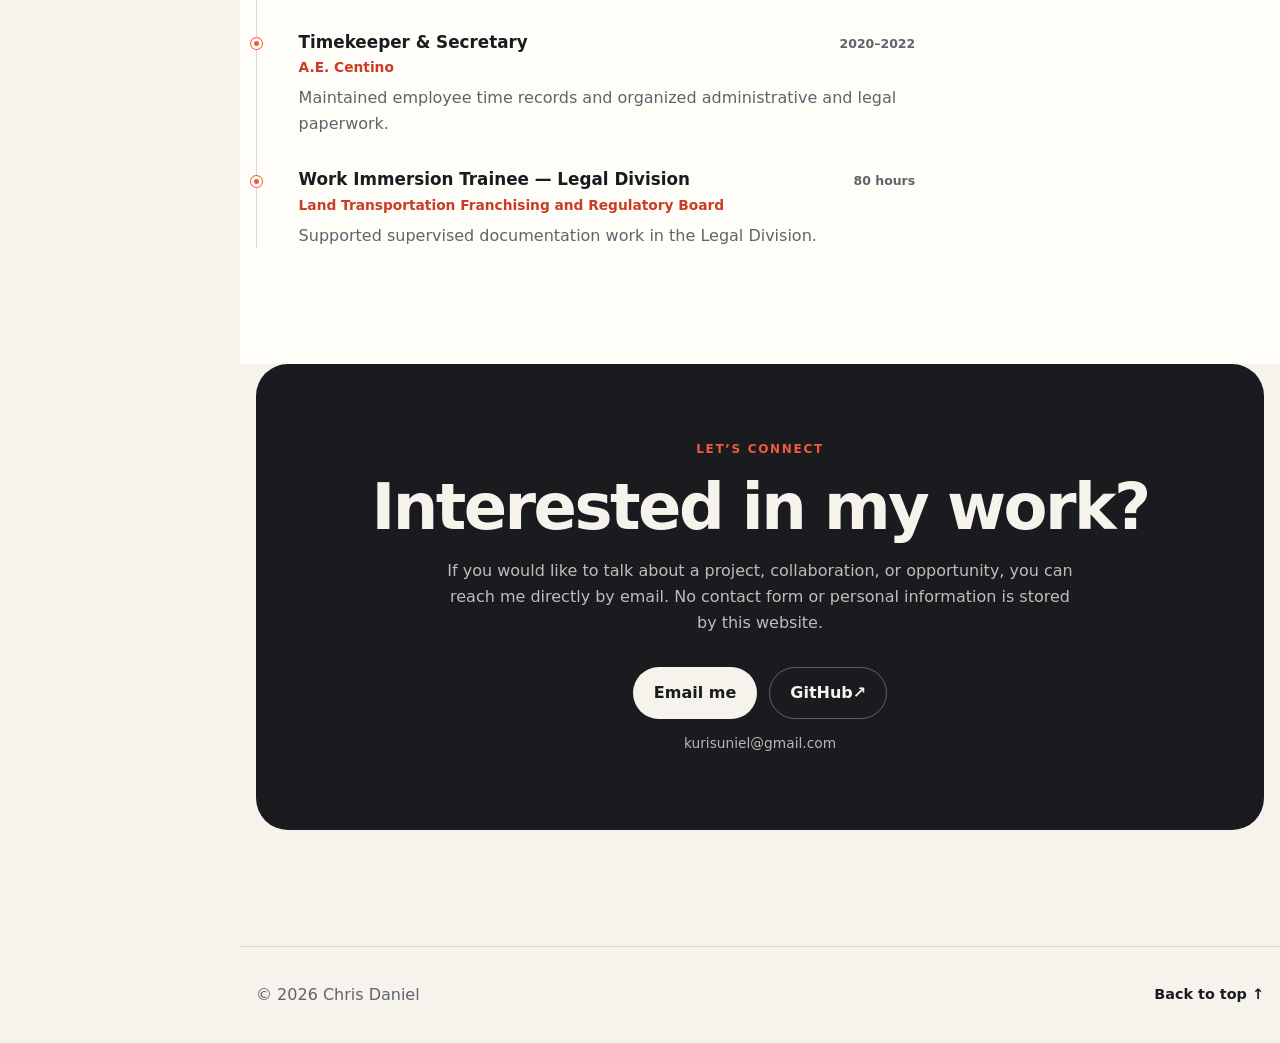
==== commit b50c871f: "Add professional content and asset plan" ====
--- a/index.html
+++ b/index.html
@@ -34,7 +34,9 @@
 
           <nav id="primary-navigation" class="primary-navigation" aria-label="Primary navigation">
             <a href="#projects">Projects</a>
+            <a href="#skills">Skills</a>
             <a href="#about">About</a>
+            <a href="#background">Background</a>
             <a href="#contact">Contact</a>
           </nav>
 
@@ -49,20 +51,28 @@
       <section id="top" class="hero section">
         <div class="container hero-grid">
           <div class="hero-copy">
-            <p class="eyebrow">Creative developer portfolio</p>
+            <p class="eyebrow">Software development · Unity technical art · 3D</p>
             <h1>I build digital worlds, interactive experiences, and useful software.</h1>
             <p class="hero-intro">
-              I’m Chris Daniel. This portfolio brings together my work in Blender 3D,
-              Unity game development, and software development.
+              I’m Chris Daniel, a software developer and Unity technical artist working across
+              games, 3D assets, shaders, server systems, documentation, and practical troubleshooting.
             </p>
             <div class="button-row">
               <a class="button button-primary" href="#projects">Explore my work</a>
-              <a class="button button-secondary" href="#about">More about me</a>
+              <a
+                class="button button-secondary"
+                href="https://github.com/chrisniel"
+                target="_blank"
+                rel="noreferrer"
+              >
+                Visit GitHub <span aria-hidden="true">↗</span>
+              </a>
             </div>
             <ul class="skill-list" aria-label="Main creative fields">
+              <li>Unity</li>
               <li>Blender 3D</li>
-              <li>Unity</li>
-              <li>Software</li>
+              <li>ShaderLab</li>
+              <li>Git &amp; GitHub</li>
             </ul>
           </div>
 
@@ -94,49 +104,116 @@
           <div class="section-heading">
             <div>
               <p class="eyebrow">Selected work</p>
-              <h2 id="projects-title">Three sides of what I create</h2>
-            </div>
-            <p>
-              These are the first portfolio categories. Individual projects, images, and links
-              will be added as the collection grows.
+              <h2 id="projects-title">Projects built through practice</h2>
+            </div>
+            <p>
+              Ongoing game-development work and a documented server-administration case study,
+              each shaped by hands-on building, testing, and troubleshooting.
             </p>
           </div>
 
           <div class="project-grid">
             <article class="project-card">
-              <div class="project-visual visual-model" aria-hidden="true">
+              <div class="project-visual visual-horror" aria-hidden="true">
                 <span class="wireframe-shape"></span>
               </div>
               <div class="project-content">
-                <p class="project-number">01 · Portfolio category</p>
-                <h3>Blender 3D</h3>
-                <p>Models, environments, renders, and experiments in digital form.</p>
-                <span class="project-status">Projects coming soon</span>
+                <p class="project-number">01 · Unity horror game</p>
+                <h3>BantayGabi</h3>
+                <p>
+                  A Filipino first-person horror game. I contribute 3D models, textures,
+                  environments, shaders, graphics configuration, asset integration, build
+                  preparation, performance testing, and troubleshooting.
+                </p>
+                <ul class="project-tags" aria-label="BantayGabi tools and disciplines">
+                  <li>Unity</li>
+                  <li>Blender</li>
+                  <li>ShaderLab</li>
+                </ul>
+                <span class="project-status">Ongoing</span>
               </div>
             </article>
 
             <article class="project-card">
-              <div class="project-visual visual-game" aria-hidden="true">
+              <div class="project-visual visual-repair" aria-hidden="true">
                 <span class="game-shape">▶</span>
               </div>
               <div class="project-content">
-                <p class="project-number">02 · Portfolio category</p>
-                <h3>Unity Games</h3>
-                <p>Gameplay prototypes, interactive mechanics, and playable ideas.</p>
-                <span class="project-status">Projects coming soon</span>
+                <p class="project-number">02 · Unity simulation</p>
+                <h3>Kumpuni</h3>
+                <p>
+                  An interactive gadget-repair simulation. I produce 3D models, textures,
+                  environments, and Shader Graph effects while supporting asset testing,
+                  quality settings, build setup, troubleshooting, and GitHub collaboration.
+                </p>
+                <ul class="project-tags" aria-label="Kumpuni tools and disciplines">
+                  <li>Unity</li>
+                  <li>3D Art</li>
+                  <li>Shader Graph</li>
+                </ul>
+                <span class="project-status">Ongoing</span>
               </div>
             </article>
 
             <article class="project-card">
-              <div class="project-visual visual-code" aria-hidden="true">
+              <div class="project-visual visual-server" aria-hidden="true">
                 <span class="code-shape">{ }</span>
               </div>
               <div class="project-content">
-                <p class="project-number">03 · Portfolio category</p>
-                <h3>Software</h3>
-                <p>Applications, tools, and practical solutions built through code.</p>
-                <span class="project-status">Projects coming soon</span>
-              </div>
+                <p class="project-number">03 · Server administration</p>
+                <h3>Minecraft Server Portfolio</h3>
+                <p>
+                  Three private Forge, NeoForge, and PaperMC environments. I curated up to
+                  229 mods and 48 plugins, maintained client/server compatibility, tuned settings,
+                  integrated Discord chat, and documented troubleshooting work.
+                </p>
+                <ul class="project-tags" aria-label="Minecraft server technologies">
+                  <li>Forge</li>
+                  <li>NeoForge</li>
+                  <li>PaperMC</li>
+                </ul>
+                <a
+                  class="project-link"
+                  href="https://github.com/chrisniel/Minecraft-Server-Administration-Portfolio"
+                  target="_blank"
+                  rel="noreferrer"
+                >
+                  View case study <span aria-hidden="true">↗</span>
+                </a>
+              </div>
+            </article>
+          </div>
+        </div>
+      </section>
+
+      <section id="skills" class="section" aria-labelledby="skills-title">
+        <div class="container">
+          <div class="section-heading">
+            <div>
+              <p class="eyebrow">Skills and tools</p>
+              <h2 id="skills-title">A practical creative toolkit</h2>
+            </div>
+            <p>
+              My strongest work happens where game development, technical art, and reliable
+              systems overlap.
+            </p>
+          </div>
+
+          <div class="skill-grid">
+            <article class="skill-card">
+              <p class="skill-number" aria-hidden="true">01</p>
+              <h3>Game Development</h3>
+              <p>Unity, Godot, environment setup, build setup, graphics and quality settings, and playtesting.</p>
+            </article>
+            <article class="skill-card">
+              <p class="skill-number" aria-hidden="true">02</p>
+              <h3>Technical Art</h3>
+              <p>ShaderLab, Shader Graph, 3D modeling, texturing, Blender, Photoshop, and AutoCAD.</p>
+            </article>
+            <article class="skill-card">
+              <p class="skill-number" aria-hidden="true">03</p>
+              <h3>Development &amp; Systems</h3>
+              <p>Git, GitHub, Visual Studio Code, server configuration, compatibility testing, documentation, and troubleshooting.</p>
             </article>
           </div>
         </div>
@@ -146,18 +223,90 @@
         <div class="container about-grid">
           <div>
             <p class="eyebrow">About me</p>
-            <h2 id="about-title">Learning by making.</h2>
+            <h2 id="about-title">Creative work grounded in practical problem-solving.</h2>
           </div>
           <div class="about-copy">
             <p>
-              My interests meet where creativity and technology overlap: shaping visual ideas
-              in 3D, turning systems into playable experiences, and building software that solves
-              real problems.
-            </p>
-            <p>
-              This website is starting simple and will evolve alongside my projects and skills.
-              Each future case study will explain what I made, what I learned, and how it works.
-            </p>
+              I build skills by working through real projects: shaping visual ideas in Blender,
+              integrating assets and shaders in Unity, configuring builds, testing compatibility,
+              and documenting solutions when something breaks.
+            </p>
+            <p>
+              My background also includes server administration, graphics and video production,
+              AutoCAD plans, electrical work, and administrative documentation. Those experiences
+              taught me to be resourceful, organized, and comfortable learning unfamiliar tools.
+            </p>
+          </div>
+        </div>
+      </section>
+
+      <section id="background" class="section section-muted" aria-labelledby="background-title">
+        <div class="container">
+          <div class="section-heading">
+            <div>
+              <p class="eyebrow">Experience and education</p>
+              <h2 id="background-title">A varied background, one practical mindset</h2>
+            </div>
+            <p>
+              Creative production, technical work, operations, and documentation all contribute
+              to how I approach software and game-development projects today.
+            </p>
+          </div>
+
+          <div class="background-grid">
+            <div>
+              <h3 class="subsection-title">Professional experience</h3>
+              <ol class="timeline">
+                <li>
+                  <div class="timeline-heading">
+                    <h4>Electrician &amp; Administrative Secretary</h4>
+                    <span>2019–Present</span>
+                  </div>
+                  <p class="timeline-organization">DC Construction Services</p>
+                  <p>Prepare AutoCAD plans, perform electrical installation, draft contracts, and maintain administrative documentation.</p>
+                </li>
+                <li>
+                  <div class="timeline-heading">
+                    <h4>Marketing Staff</h4>
+                    <span>2024–2025</span>
+                  </div>
+                  <p class="timeline-organization">Underchargers Auto Repair Shop</p>
+                  <p>Produced social-media content, graphics, edited videos, video shoots, and promotional scripts.</p>
+                </li>
+                <li>
+                  <div class="timeline-heading">
+                    <h4>Warehouseman</h4>
+                    <span>2023</span>
+                  </div>
+                  <p class="timeline-organization">JBC Foods</p>
+                  <p>Managed finished products, organized warehouse locations, and supported loading operations.</p>
+                </li>
+                <li>
+                  <div class="timeline-heading">
+                    <h4>Timekeeper &amp; Secretary</h4>
+                    <span>2020–2022</span>
+                  </div>
+                  <p class="timeline-organization">A.E. Centino</p>
+                  <p>Maintained employee time records and organized administrative and legal paperwork.</p>
+                </li>
+                <li>
+                  <div class="timeline-heading">
+                    <h4>Work Immersion Trainee — Legal Division</h4>
+                    <span>80 hours</span>
+                  </div>
+                  <p class="timeline-organization">Land Transportation Franchising and Regulatory Board</p>
+                  <p>Supported supervised documentation work in the Legal Division.</p>
+                </li>
+              </ol>
+            </div>
+
+            <aside class="education-card" aria-labelledby="education-title">
+              <p class="eyebrow">Education</p>
+              <h3 id="education-title">Information and Communication Technology</h3>
+              <p>Senior High School</p>
+              <p>Integrated Innovation and Hospitality College</p>
+              <span>2017–2019</span>
+            </aside>
           </div>
         </div>
       </section>
@@ -171,13 +320,23 @@
             reach me directly by email. No contact form or personal information is stored by
             this website.
           </p>
-          <a
-            class="button contact-button"
-            href="mailto:kurisuniel@gmail.com"
-            aria-label="Email Chris Daniel at kurisuniel@gmail.com"
-          >
-            Email me
-          </a>
+          <div class="contact-actions">
+            <a
+              class="button contact-button"
+              href="mailto:kurisuniel@gmail.com"
+              aria-label="Email Chris Daniel at kurisuniel@gmail.com"
+            >
+              Email me
+            </a>
+            <a
+              class="button contact-button contact-button-secondary"
+              href="https://github.com/chrisniel"
+              target="_blank"
+              rel="noreferrer"
+            >
+              GitHub <span aria-hidden="true">↗</span>
+            </a>
+          </div>
           <span class="contact-email">kurisuniel@gmail.com</span>
         </div>
       </section>
--- a/assets/css/styles.css
+++ b/assets/css/styles.css
@@ -435,15 +435,15 @@
   place-items: center;
 }
 
-.visual-model {
-  background: linear-gradient(145deg, #f0cda3, #f58e72);
-}
-
-.visual-game {
-  background: linear-gradient(145deg, #7591e6, #494276);
-}
-
-.visual-code {
+.visual-horror {
+  background: linear-gradient(145deg, #815c73, #271f36);
+}
+
+.visual-repair {
+  background: linear-gradient(145deg, #e3aa55, #b34d4d);
+}
+
+.visual-server {
   background: linear-gradient(145deg, #68c7a2, #23645d);
 }
 
@@ -480,6 +480,65 @@
   margin-top: 0.5rem;
 }
 
+.project-tags {
+  display: flex;
+  flex-wrap: wrap;
+  gap: 0.45rem;
+  margin: 1.25rem 0 0.8rem;
+  padding: 0;
+  list-style: none;
+}
+
+.project-tags li {
+  padding: 0.3rem 0.65rem;
+  border-radius: 999px;
+  background: var(--accent-soft);
+  color: var(--accent-strong);
+  font-size: 0.72rem;
+  font-weight: 800;
+}
+
+.project-link {
+  display: inline-flex;
+  gap: 0.35rem;
+  align-items: center;
+  margin-top: 0.5rem;
+  color: var(--accent-strong);
+  font-size: 0.86rem;
+  font-weight: 800;
+  text-decoration-thickness: 1px;
+  text-underline-offset: 0.25rem;
+}
+
+.project-link:hover {
+  text-decoration-thickness: 2px;
+}
+
+.skill-grid {
+  display: grid;
+  gap: 1.25rem;
+  grid-template-columns: repeat(3, 1fr);
+}
+
+.skill-card {
+  padding: 1.75rem;
+  border: 1px solid var(--line);
+  border-radius: var(--radius-medium);
+  background: var(--surface);
+}
+
+.skill-card p:last-child {
+  margin-bottom: 0;
+  color: var(--muted);
+}
+
+.skill-number {
+  margin-bottom: 2.5rem;
+  color: var(--accent-strong);
+  font-size: 0.75rem;
+  font-weight: 800;
+}
+
 .about-grid {
   display: grid;
   gap: clamp(2rem, 8vw, 7rem);
@@ -488,6 +547,95 @@
 
 .about-copy {
   font-size: clamp(1.05rem, 2vw, 1.22rem);
+}
+
+.background-grid {
+  display: grid;
+  align-items: start;
+  gap: clamp(2rem, 6vw, 5rem);
+  grid-template-columns: minmax(0, 1.5fr) minmax(17rem, 0.5fr);
+}
+
+.subsection-title {
+  margin-bottom: 1.5rem;
+}
+
+.timeline {
+  position: relative;
+  margin: 0;
+  padding: 0 0 0 1.6rem;
+  border-left: 1px solid var(--line);
+  list-style: none;
+}
+
+.timeline li {
+  position: relative;
+  padding: 0 0 2rem 1rem;
+}
+
+.timeline li:last-child {
+  padding-bottom: 0;
+}
+
+.timeline li::before {
+  position: absolute;
+  top: 0.45rem;
+  left: -2rem;
+  width: 0.7rem;
+  height: 0.7rem;
+  border: 3px solid var(--surface);
+  border-radius: 50%;
+  background: var(--accent);
+  box-shadow: 0 0 0 1px var(--accent);
+  content: "";
+}
+
+.timeline-heading {
+  display: flex;
+  align-items: baseline;
+  justify-content: space-between;
+  gap: 1rem;
+}
+
+.timeline h4 {
+  margin: 0;
+  font-size: 1.05rem;
+  line-height: 1.35;
+}
+
+.timeline-heading span,
+.education-card > span {
+  flex: 0 0 auto;
+  color: var(--muted);
+  font-size: 0.78rem;
+  font-weight: 800;
+}
+
+.timeline-organization {
+  margin: 0.15rem 0 0.45rem;
+  color: var(--accent-strong);
+  font-size: 0.86rem;
+  font-weight: 750;
+}
+
+.timeline li > p:last-child {
+  margin-bottom: 0;
+  color: var(--muted);
+}
+
+.education-card {
+  position: sticky;
+  top: 2rem;
+  padding: 1.75rem;
+  border: 1px solid var(--line);
+  border-radius: var(--radius-medium);
+  background: var(--surface-strong);
+  box-shadow: var(--shadow);
+}
+
+.education-card p:not(.eyebrow) {
+  margin-bottom: 0.4rem;
+  color: var(--muted);
 }
 
 .contact-section {
@@ -521,6 +669,19 @@
 .contact-button:hover {
   background: var(--accent);
   color: #ffffff;
+}
+
+.contact-actions {
+  display: flex;
+  flex-wrap: wrap;
+  justify-content: center;
+  gap: 0.75rem;
+}
+
+.contact-button-secondary {
+  border-color: color-mix(in srgb, var(--background) 32%, transparent);
+  background: transparent;
+  color: var(--background);
 }
 
 .contact-email {
@@ -622,6 +783,22 @@
 
   .project-card:last-child {
     grid-column: 1 / -1;
+  }
+
+  .skill-grid {
+    grid-template-columns: repeat(2, 1fr);
+  }
+
+  .skill-card:last-child {
+    grid-column: 1 / -1;
+  }
+
+  .background-grid {
+    grid-template-columns: 1fr;
+  }
+
+  .education-card {
+    position: static;
   }
 }
 
@@ -691,6 +868,20 @@
     grid-column: auto;
   }
 
+  .skill-grid {
+    grid-template-columns: 1fr;
+  }
+
+  .skill-card:last-child {
+    grid-column: auto;
+  }
+
+  .timeline-heading {
+    align-items: flex-start;
+    flex-direction: column;
+    gap: 0.25rem;
+  }
+
   .hero-art {
     min-height: 22rem;
   }
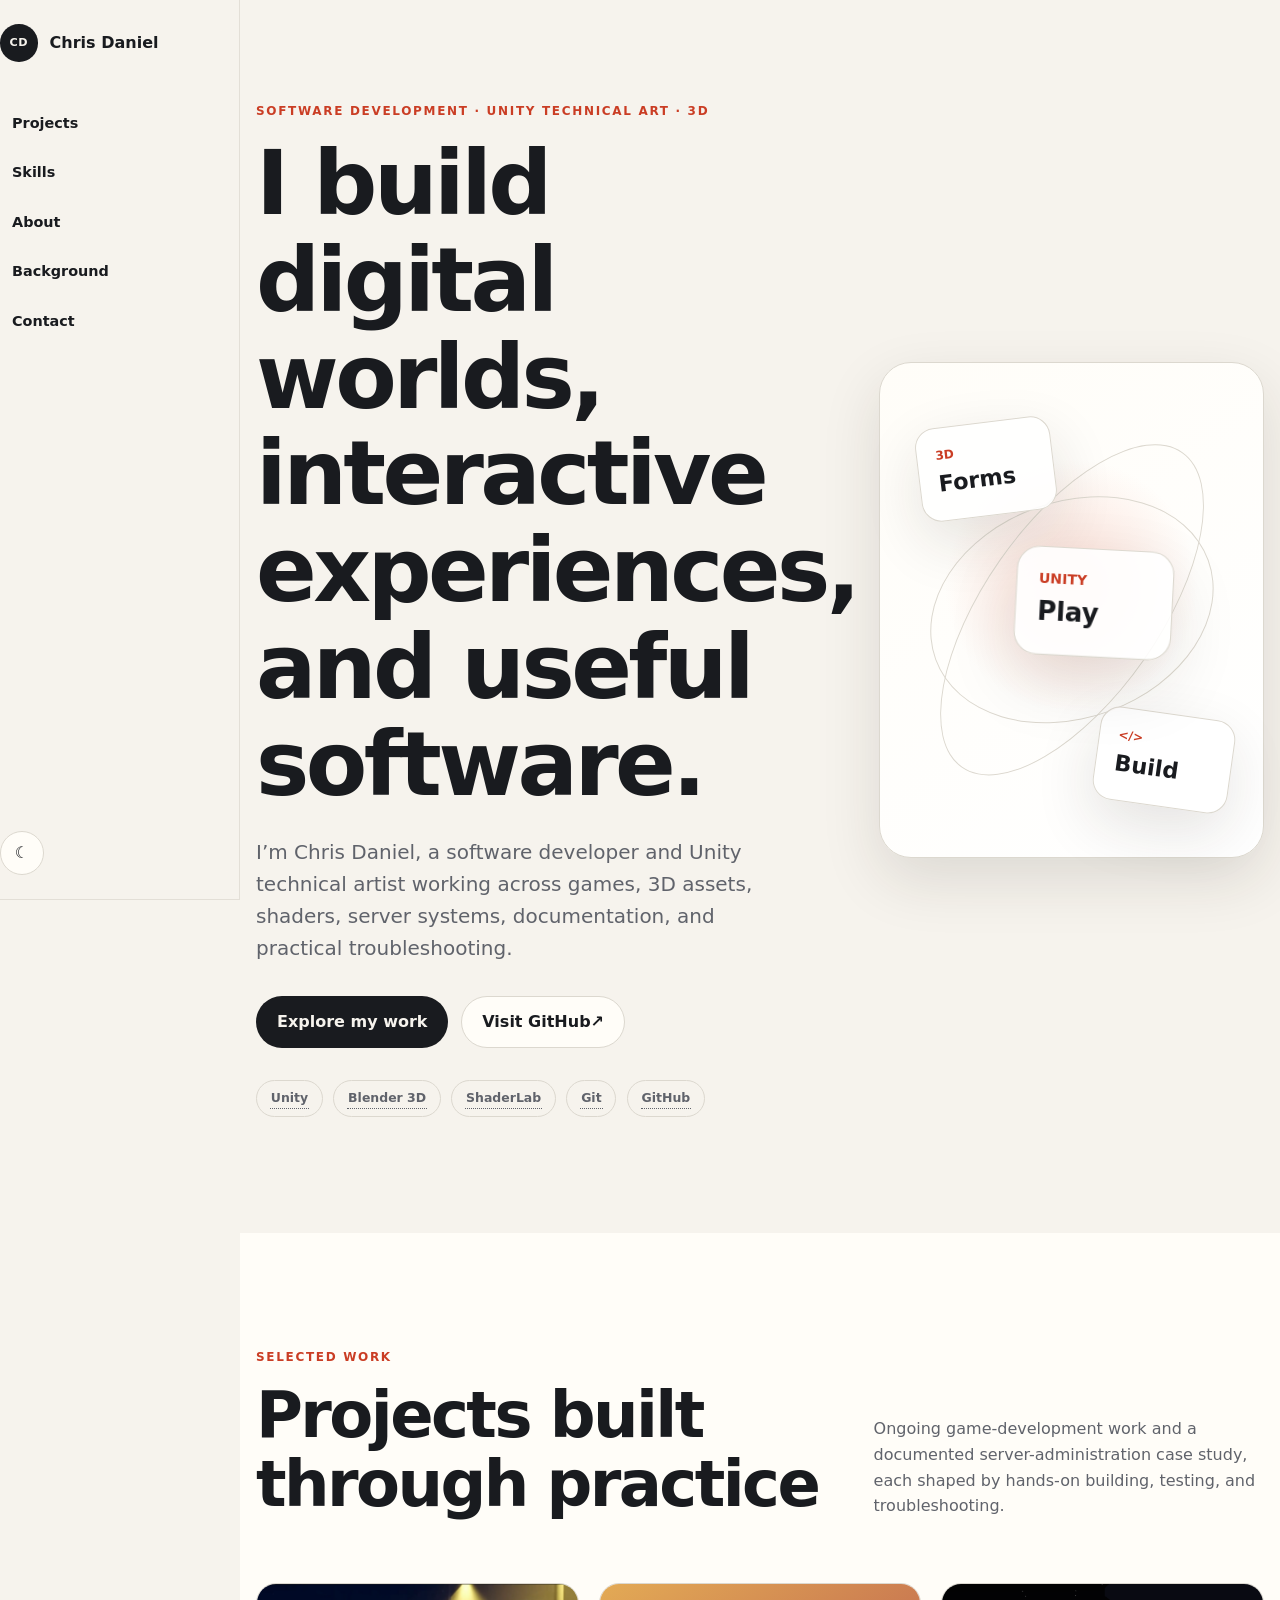
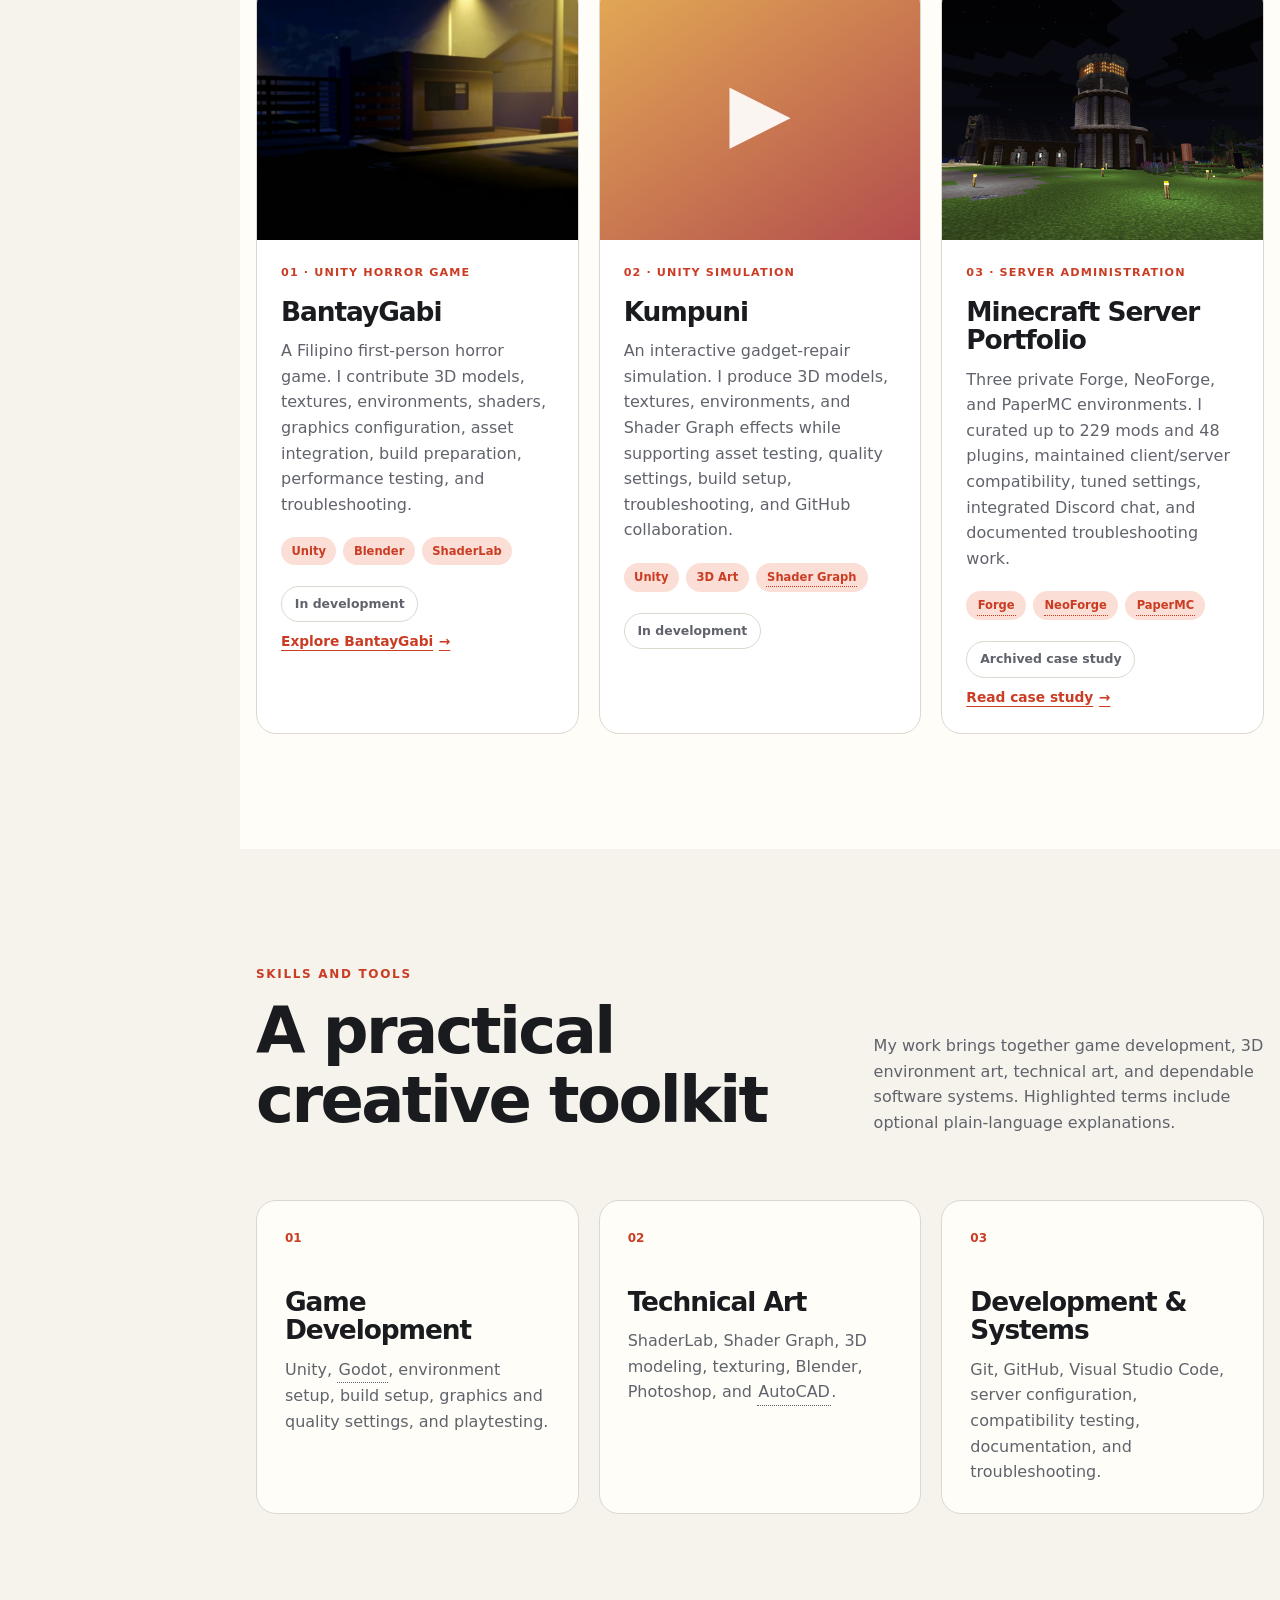
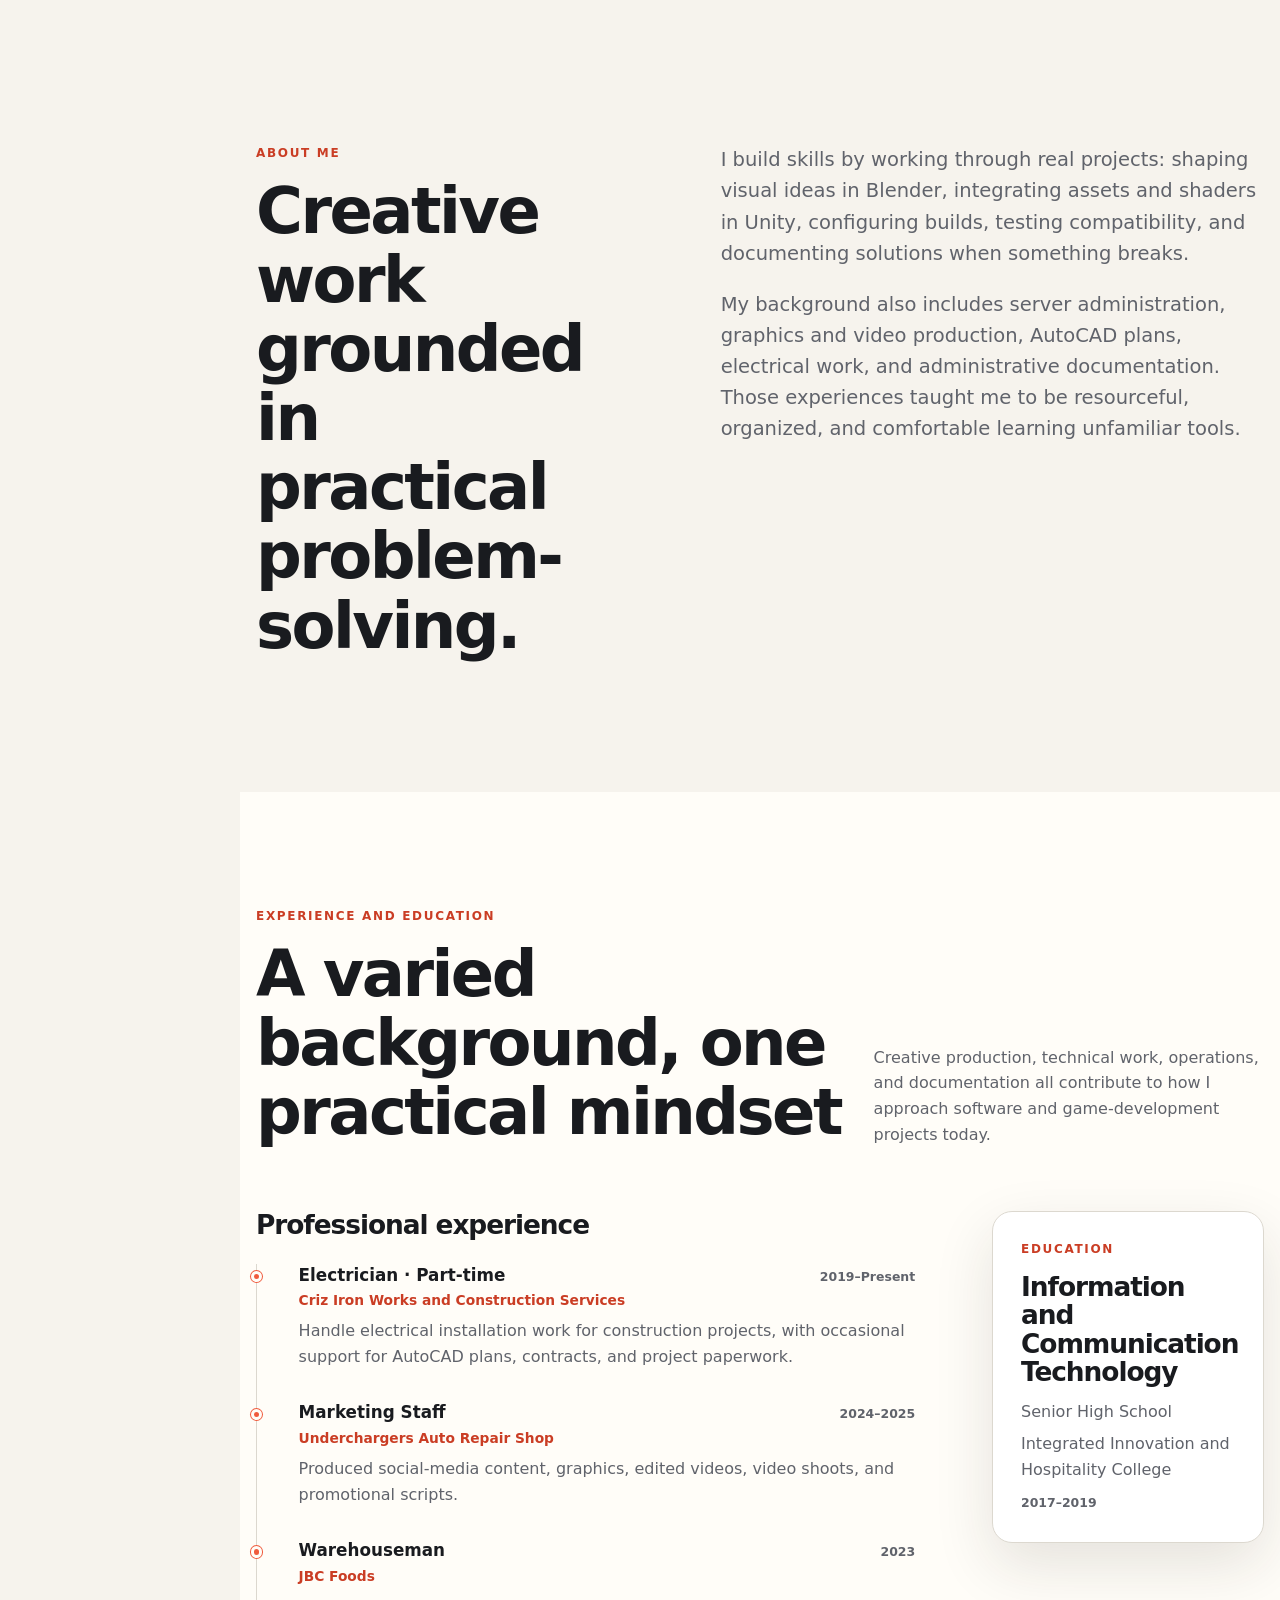
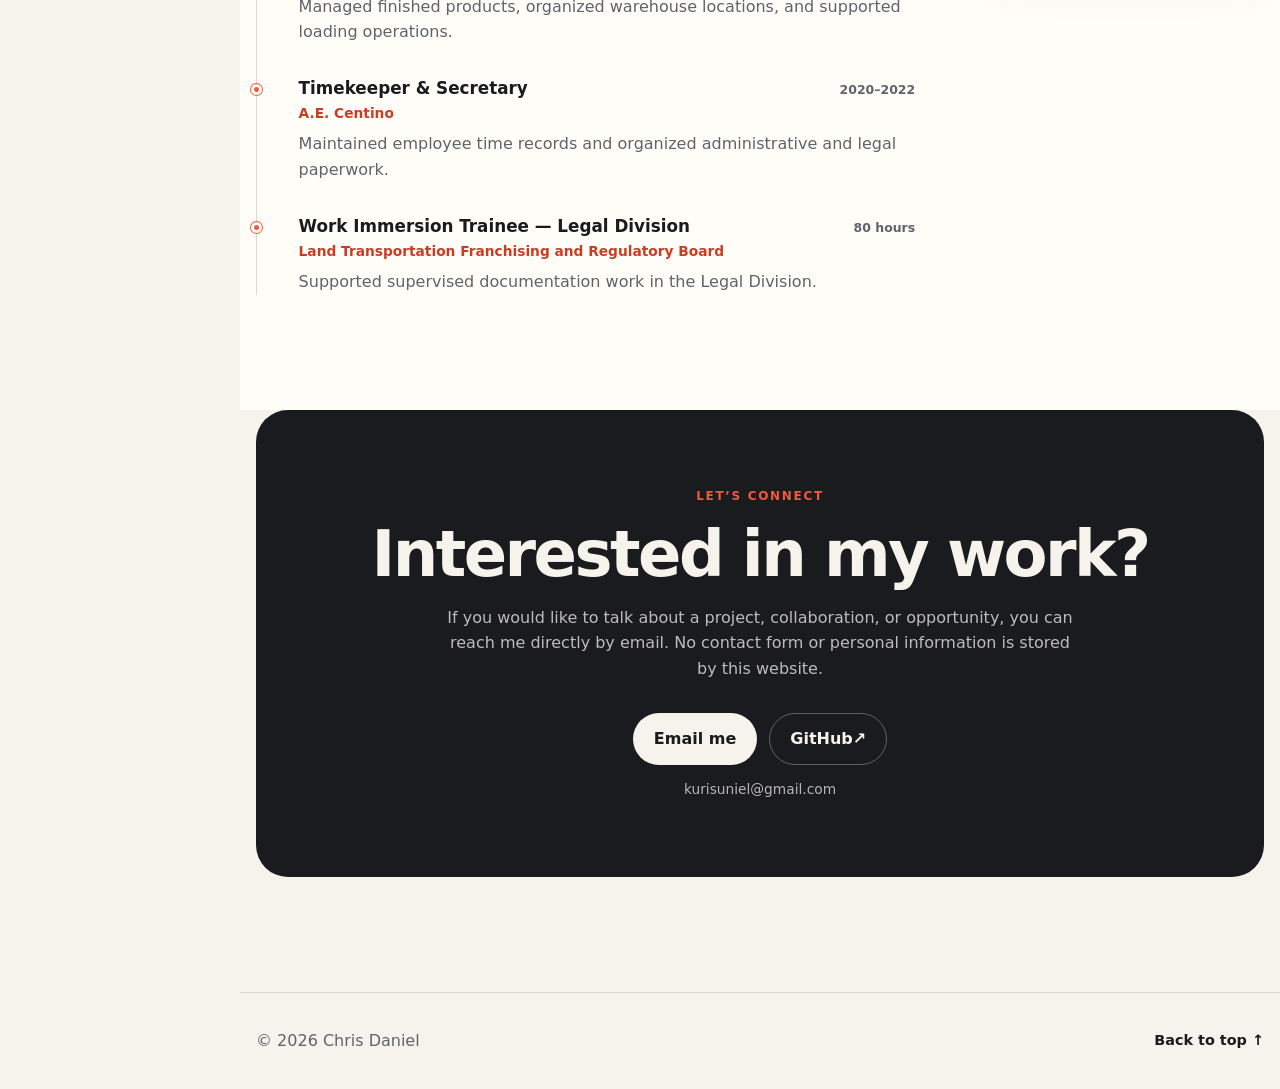
==== commit dfdb5b89: "Finalize portfolio galleries and 3D library" ====
--- a/index.html
+++ b/index.html
@@ -10,6 +10,7 @@
     <title>Chris Daniel | Creative Developer Portfolio</title>
     <link rel="stylesheet" href="assets/css/styles.css">
     <script src="assets/js/main.js" defer></script>
+    <script src="assets/js/term-definitions.js" defer></script>
   </head>
   <body>
     <a class="skip-link" href="#main-content">Skip to main content</a>
@@ -69,10 +70,11 @@
               </a>
             </div>
             <ul class="skill-list" aria-label="Main creative fields">
-              <li>Unity</li>
-              <li>Blender 3D</li>
-              <li>ShaderLab</li>
-              <li>Git &amp; GitHub</li>
+              <li><button class="term-button" type="button" data-term="unity">Unity</button></li>
+              <li><button class="term-button" type="button" data-term="blender">Blender 3D</button></li>
+              <li><button class="term-button" type="button" data-term="shaderlab">ShaderLab</button></li>
+              <li><button class="term-button" type="button" data-term="git">Git</button></li>
+              <li><button class="term-button" type="button" data-term="github">GitHub</button></li>
             </ul>
           </div>
 
@@ -114,9 +116,11 @@
 
           <div class="project-grid">
             <article class="project-card">
-              <div class="project-visual visual-horror" aria-hidden="true">
-                <span class="wireframe-shape"></span>
-              </div>
+              <img
+                class="project-visual project-image"
+                src="assets/images/projects/bantaygabi-game-preview-04.webp"
+                alt="Nighttime BantayGabi guard post and subdivision entrance under street lights"
+              >
               <div class="project-content">
                 <p class="project-number">01 · Unity horror game</p>
                 <h3>BantayGabi</h3>
@@ -130,7 +134,10 @@
                   <li>Blender</li>
                   <li>ShaderLab</li>
                 </ul>
-                <span class="project-status">Ongoing</span>
+                <span class="project-status">In development</span>
+                <a class="project-link" href="projects/bantaygabi.html">
+                  Explore BantayGabi <span aria-hidden="true">→</span>
+                </a>
               </div>
             </article>
 
@@ -149,16 +156,18 @@
                 <ul class="project-tags" aria-label="Kumpuni tools and disciplines">
                   <li>Unity</li>
                   <li>3D Art</li>
-                  <li>Shader Graph</li>
+                  <li><button class="term-button" type="button" data-term="shader-graph">Shader Graph</button></li>
                 </ul>
-                <span class="project-status">Ongoing</span>
+                <span class="project-status">In development</span>
               </div>
             </article>
 
             <article class="project-card">
-              <div class="project-visual visual-server" aria-hidden="true">
-                <span class="code-shape">{ }</span>
-              </div>
+              <img
+                class="project-visual project-image"
+                src="assets/images/projects/minecraft-neoforge-settlement-at-night.png"
+                alt="Private NeoForge settlement and illuminated tower at night"
+              >
               <div class="project-content">
                 <p class="project-number">03 · Server administration</p>
                 <h3>Minecraft Server Portfolio</h3>
@@ -168,17 +177,13 @@
                   integrated Discord chat, and documented troubleshooting work.
                 </p>
                 <ul class="project-tags" aria-label="Minecraft server technologies">
-                  <li>Forge</li>
-                  <li>NeoForge</li>
-                  <li>PaperMC</li>
+                  <li><button class="term-button" type="button" data-term="forge">Forge</button></li>
+                  <li><button class="term-button" type="button" data-term="neoforge">NeoForge</button></li>
+                  <li><button class="term-button" type="button" data-term="papermc">PaperMC</button></li>
                 </ul>
-                <a
-                  class="project-link"
-                  href="https://github.com/chrisniel/Minecraft-Server-Administration-Portfolio"
-                  target="_blank"
-                  rel="noreferrer"
-                >
-                  View case study <span aria-hidden="true">↗</span>
+                <span class="project-status">Archived case study</span>
+                <a class="project-link" href="projects/minecraft-server-administration.html">
+                  Read case study <span aria-hidden="true">→</span>
                 </a>
               </div>
             </article>
@@ -194,8 +199,8 @@
               <h2 id="skills-title">A practical creative toolkit</h2>
             </div>
             <p>
-              My strongest work happens where game development, technical art, and reliable
-              systems overlap.
+              My work brings together game development, 3D environment art, technical art, and
+              dependable software systems. Highlighted terms include optional plain-language explanations.
             </p>
           </div>
 
@@ -203,12 +208,18 @@
             <article class="skill-card">
               <p class="skill-number" aria-hidden="true">01</p>
               <h3>Game Development</h3>
-              <p>Unity, Godot, environment setup, build setup, graphics and quality settings, and playtesting.</p>
+              <p>
+                Unity, <button class="term-button term-button-inline" type="button" data-term="godot">Godot</button>,
+                environment setup, build setup, graphics and quality settings, and playtesting.
+              </p>
             </article>
             <article class="skill-card">
               <p class="skill-number" aria-hidden="true">02</p>
               <h3>Technical Art</h3>
-              <p>ShaderLab, Shader Graph, 3D modeling, texturing, Blender, Photoshop, and AutoCAD.</p>
+              <p>
+                ShaderLab, Shader Graph, 3D modeling, texturing, Blender, Photoshop, and
+                <button class="term-button term-button-inline" type="button" data-term="autocad">AutoCAD</button>.
+              </p>
             </article>
             <article class="skill-card">
               <p class="skill-number" aria-hidden="true">03</p>
@@ -259,11 +270,11 @@
               <ol class="timeline">
                 <li>
                   <div class="timeline-heading">
-                    <h4>Electrician &amp; Administrative Secretary</h4>
+                    <h4>Electrician · Part-time</h4>
                     <span>2019–Present</span>
                   </div>
-                  <p class="timeline-organization">DC Construction Services</p>
-                  <p>Prepare AutoCAD plans, perform electrical installation, draft contracts, and maintain administrative documentation.</p>
+                  <p class="timeline-organization">Criz Iron Works and Construction Services</p>
+                  <p>Handle electrical installation work for construction projects, with occasional support for AutoCAD plans, contracts, and project paperwork.</p>
                 </li>
                 <li>
                   <div class="timeline-heading">
--- a/assets/css/styles.css
+++ b/assets/css/styles.css
@@ -287,6 +287,7 @@
   padding: 0.75rem 1.25rem;
   border: 1px solid transparent;
   border-radius: 999px;
+  cursor: pointer;
   font-weight: 800;
   text-decoration: none;
 }
@@ -433,6 +434,13 @@
   display: grid;
   min-height: 16rem;
   place-items: center;
+}
+
+.project-image {
+  display: block;
+  width: 100%;
+  height: 16rem;
+  object-fit: cover;
 }
 
 .visual-horror {
@@ -691,6 +699,671 @@
   font-size: 0.86rem;
 }
 
+.detail-hero {
+  padding-top: clamp(4.5rem, 8vw, 7rem);
+}
+
+.detail-heading h1 {
+  max-width: 18ch;
+  margin-bottom: 1.5rem;
+  font-size: clamp(2.8rem, 6vw, 5.2rem);
+}
+
+.back-link {
+  display: inline-flex;
+  align-items: center;
+  gap: 0.45rem;
+  margin-bottom: 2.5rem;
+  color: var(--muted);
+  font-size: 0.9rem;
+  font-weight: 800;
+  text-decoration: none;
+}
+
+.back-link:hover {
+  color: var(--accent-strong);
+}
+
+.detail-intro {
+  max-width: 48rem;
+  margin-bottom: 2rem;
+  color: var(--muted);
+  font-size: clamp(1.08rem, 2vw, 1.3rem);
+}
+
+.project-gallery {
+  display: grid;
+  gap: 1rem;
+}
+
+.media-carousel {
+  position: relative;
+}
+
+.media-carousel-stage {
+  position: relative;
+  overflow: hidden;
+  width: 100%;
+  aspect-ratio: 16 / 9;
+  border: 1px solid var(--line);
+  border-radius: var(--radius-large);
+  background: #0d0f13;
+  box-shadow: var(--shadow);
+}
+
+.media-carousel-content {
+  display: block;
+  width: 100%;
+  height: 100%;
+  background: #0d0f13;
+  object-fit: contain;
+}
+
+.media-carousel-content[hidden] {
+  display: none;
+}
+
+.media-carousel-caption {
+  position: absolute;
+  z-index: 2;
+  right: 0;
+  bottom: 0;
+  left: clamp(14rem, 23vw, 17rem);
+  padding: clamp(3rem, 8vw, 6rem) clamp(1.25rem, 4vw, 2.25rem) clamp(1.25rem, 4vw, 2rem);
+  background: linear-gradient(transparent, rgba(5, 6, 9, 0.9));
+  color: #ffffff;
+  pointer-events: none;
+}
+
+.media-carousel-caption h3 {
+  margin-bottom: 0.4rem;
+  font-size: clamp(1.25rem, 3vw, 2rem);
+}
+
+.media-carousel-caption p {
+  max-width: 43rem;
+  margin-bottom: 0;
+  color: rgba(255, 255, 255, 0.78);
+}
+
+.media-carousel-kind {
+  margin-bottom: 0.35rem !important;
+  color: #ff9a86 !important;
+  font-size: 0.7rem;
+  font-weight: 800;
+  letter-spacing: 0.12em;
+  text-transform: uppercase;
+}
+
+.media-carousel-panel {
+  position: absolute;
+  z-index: 3;
+  top: 1rem;
+  bottom: 1rem;
+  left: 1rem;
+  display: flex;
+  overflow: hidden;
+  width: clamp(11rem, 19vw, 13.5rem);
+  flex-direction: column;
+  padding: 0.65rem;
+  border: 1px solid rgba(255, 255, 255, 0.2);
+  border-radius: var(--radius-medium);
+  background: rgba(9, 11, 15, 0.76);
+  color: #ffffff;
+  backdrop-filter: blur(12px);
+}
+
+.media-carousel-panel-heading,
+.media-carousel-arrows {
+  display: flex;
+  align-items: center;
+}
+
+.media-carousel-panel-heading {
+  justify-content: space-between;
+  gap: 0.5rem;
+  padding: 0.2rem 0.2rem 0.65rem;
+  font-size: 0.72rem;
+  font-weight: 800;
+  letter-spacing: 0.08em;
+  text-transform: uppercase;
+}
+
+.media-carousel-arrows {
+  gap: 0.35rem;
+}
+
+.media-carousel-arrows button {
+  display: grid;
+  width: 2.5rem;
+  min-width: 2.5rem;
+  height: 2.5rem;
+  padding: 0;
+  border: 1px solid rgba(255, 255, 255, 0.24);
+  border-radius: 999px;
+  background: rgba(255, 255, 255, 0.08);
+  color: #ffffff;
+  cursor: pointer;
+  place-items: center;
+}
+
+.media-carousel-arrows button:hover {
+  border-color: var(--accent);
+  background: var(--accent);
+}
+
+.media-carousel-rail {
+  display: grid;
+  overflow-y: auto;
+  gap: 0.55rem;
+  padding: 0.1rem 0.2rem 0.2rem;
+  overscroll-behavior: contain;
+  scrollbar-color: rgba(255, 255, 255, 0.4) transparent;
+}
+
+.media-carousel-thumb {
+  display: grid;
+  overflow: hidden;
+  flex: 0 0 auto;
+  gap: 0.45rem;
+  padding: 0.4rem;
+  border: 1px solid rgba(255, 255, 255, 0.18);
+  border-radius: 0.8rem;
+  background: rgba(255, 255, 255, 0.06);
+  color: #ffffff;
+  cursor: pointer;
+  scroll-snap-align: start;
+  text-align: left;
+}
+
+.media-carousel-thumb:hover,
+.media-carousel-thumb.is-active {
+  border-color: var(--accent);
+  background: rgba(240, 90, 60, 0.18);
+}
+
+.media-carousel-thumb.is-active {
+  box-shadow: inset 0 0 0 1px var(--accent);
+}
+
+.media-carousel-thumb img {
+  width: 100%;
+  aspect-ratio: 16 / 9;
+  border-radius: 0.55rem;
+  background: #15171c;
+  object-fit: cover;
+}
+
+.media-carousel-thumb span {
+  display: grid;
+  padding-inline: 0.15rem;
+  font-size: 0.78rem;
+  font-weight: 800;
+  line-height: 1.25;
+}
+
+.media-carousel-thumb small {
+  color: rgba(255, 255, 255, 0.62);
+  font-size: 0.62rem;
+  letter-spacing: 0.08em;
+  text-transform: uppercase;
+}
+
+.media-support-note {
+  max-width: 52rem;
+  margin: 1rem 0 0;
+  color: var(--muted);
+  font-size: 0.88rem;
+}
+
+.showcase-stage {
+  position: relative;
+  overflow: hidden;
+  width: 100%;
+  aspect-ratio: 16 / 9;
+  border: 1px solid var(--line);
+  border-radius: var(--radius-large);
+  background: #15171c;
+  box-shadow: var(--shadow);
+}
+
+.showcase-media {
+  display: block;
+  width: 100%;
+  height: 100%;
+  object-fit: contain;
+}
+
+.gallery-image-stage .showcase-media {
+  object-fit: cover;
+}
+
+model-viewer.showcase-media {
+  position: absolute;
+  inset: 0;
+  --poster-color: #15171c;
+  background: #15171c;
+}
+
+model-viewer.is-viewer-hidden {
+  display: none !important;
+}
+
+model-viewer.is-viewer-loading {
+  opacity: 0;
+  pointer-events: none;
+}
+
+.showcase-overlay {
+  position: absolute;
+  right: 0;
+  bottom: 0;
+  left: 0;
+  display: flex;
+  align-items: center;
+  justify-content: space-between;
+  gap: 1rem;
+  padding: clamp(1rem, 3vw, 1.5rem);
+  background: linear-gradient(transparent, rgba(8, 9, 12, 0.92));
+  color: #ffffff;
+}
+
+.showcase-stage.is-image-mode .showcase-overlay,
+.showcase-stage.is-model-ready .showcase-overlay {
+  display: none;
+}
+
+.model-close-button {
+  position: absolute;
+  z-index: 5;
+  top: 1rem;
+  right: 1rem;
+  display: inline-flex;
+  min-height: 2.75rem;
+  align-items: center;
+  gap: 0.45rem;
+  padding: 0.55rem 0.9rem;
+  border: 1px solid rgba(255, 255, 255, 0.32);
+  border-radius: 999px;
+  background: rgba(8, 9, 12, 0.82);
+  color: #ffffff;
+  cursor: pointer;
+  font-size: 0.82rem;
+  font-weight: 800;
+}
+
+.model-close-button:hover {
+  background: var(--accent);
+}
+
+.model-close-button[hidden],
+.showcase-stage.is-image-mode .model-close-button {
+  display: none !important;
+}
+
+.showcase-load {
+  flex: 0 0 auto;
+}
+
+.showcase-load:disabled {
+  cursor: wait;
+  opacity: 0.75;
+}
+
+.showcase-status {
+  max-width: 31rem;
+  margin: 0;
+  font-size: 0.84rem;
+  text-align: right;
+}
+
+.showcase-noscript {
+  position: absolute;
+  right: 1rem;
+  bottom: 1rem;
+  left: 1rem;
+  margin: 0;
+  padding: 0.75rem 1rem;
+  border-radius: var(--radius-small);
+  background: rgba(8, 9, 12, 0.88);
+  color: #ffffff;
+}
+
+.gallery-thumbnails {
+  display: grid;
+  gap: 0.75rem;
+  grid-template-columns: repeat(auto-fit, minmax(9rem, 1fr));
+}
+
+.gallery-thumb {
+  display: grid;
+  overflow: hidden;
+  min-height: 4.25rem;
+  grid-template-columns: 5rem minmax(0, 1fr);
+  align-items: center;
+  gap: 0.75rem;
+  padding: 0.45rem;
+  border: 1px solid var(--line);
+  border-radius: var(--radius-small);
+  background: var(--surface-strong);
+  color: var(--text);
+  cursor: pointer;
+  text-align: left;
+}
+
+.gallery-thumb:hover,
+.gallery-thumb.is-active {
+  border-color: var(--accent);
+}
+
+.gallery-thumb.is-active {
+  box-shadow: inset 0 0 0 1px var(--accent);
+}
+
+.gallery-thumb img {
+  width: 5rem;
+  height: 3.35rem;
+  border-radius: 0.5rem;
+  object-fit: cover;
+}
+
+.gallery-thumb span {
+  overflow-wrap: anywhere;
+  font-size: 0.82rem;
+  font-weight: 800;
+}
+
+.detail-content-grid {
+  display: grid;
+  align-items: start;
+  gap: clamp(2rem, 7vw, 6rem);
+  grid-template-columns: minmax(0, 1.25fr) minmax(18rem, 0.75fr);
+}
+
+.detail-copy {
+  max-width: 47rem;
+  color: var(--muted);
+  font-size: 1.08rem;
+}
+
+.responsibility-list {
+  display: grid;
+  gap: 0.8rem;
+  margin: 1.75rem 0 0;
+  padding: 0;
+  list-style: none;
+}
+
+.responsibility-list li {
+  position: relative;
+  padding-left: 1.75rem;
+}
+
+.responsibility-list li::before {
+  position: absolute;
+  top: 0.72rem;
+  left: 0;
+  width: 0.55rem;
+  height: 0.55rem;
+  border-radius: 50%;
+  background: var(--accent);
+  content: "";
+}
+
+.detail-callout,
+.case-study-card {
+  padding: clamp(1.4rem, 3vw, 2rem);
+  border: 1px solid var(--line);
+  border-radius: var(--radius-medium);
+  background: var(--surface-strong);
+}
+
+.detail-callout {
+  box-shadow: var(--shadow);
+}
+
+.detail-callout p:last-child {
+  margin-bottom: 0;
+}
+
+.case-study-grid {
+  display: grid;
+  gap: 1.25rem;
+  grid-template-columns: repeat(3, minmax(0, 1fr));
+}
+
+.fact-list {
+  display: grid;
+  gap: 0.65rem;
+  margin: 1.5rem 0 0;
+}
+
+.fact-list div {
+  display: flex;
+  justify-content: space-between;
+  gap: 1rem;
+  padding-top: 0.65rem;
+  border-top: 1px solid var(--line);
+}
+
+.fact-list dt {
+  color: var(--muted);
+  font-size: 0.8rem;
+  font-weight: 750;
+}
+
+.fact-list dd {
+  margin: 0;
+  font-size: 0.8rem;
+  font-weight: 800;
+  text-align: right;
+}
+
+.project-next {
+  padding-top: 0;
+}
+
+.term-button {
+  display: inline;
+  margin: 0;
+  padding: 0 0.08em;
+  border: 0;
+  border-bottom: 1px dotted currentColor;
+  background: transparent;
+  color: inherit;
+  cursor: help;
+  font: inherit;
+  font-weight: inherit;
+  line-height: inherit;
+}
+
+.term-button:hover,
+.term-button[aria-expanded="true"] {
+  border-bottom-style: solid;
+  color: var(--accent-strong);
+}
+
+.term-button-inline {
+  vertical-align: baseline;
+}
+
+.term-hint {
+  max-width: 46rem;
+  margin-bottom: 1.25rem;
+  color: var(--muted);
+  font-size: 0.86rem;
+}
+
+.term-popover {
+  position: fixed;
+  z-index: 100;
+  width: min(20rem, calc(100vw - 1.5rem));
+  padding: 1rem;
+  border: 1px solid var(--line);
+  border-radius: var(--radius-small);
+  background: var(--surface-strong);
+  box-shadow: var(--shadow);
+  color: var(--text);
+  pointer-events: none;
+}
+
+.term-popover[hidden] {
+  display: none;
+}
+
+.term-popover strong {
+  display: block;
+  margin-bottom: 0.35rem;
+  color: var(--accent-strong);
+}
+
+.term-popover p {
+  margin: 0;
+  color: var(--muted);
+  font-size: 0.9rem;
+  line-height: 1.5;
+}
+
+.model-library-promo {
+  display: grid;
+  align-items: center;
+  gap: clamp(2rem, 6vw, 5rem);
+  grid-template-columns: minmax(0, 1.05fr) minmax(0, 0.95fr);
+}
+
+.model-library-promo > img {
+  display: block;
+  width: 100%;
+  aspect-ratio: 16 / 10;
+  border: 1px solid var(--line);
+  border-radius: var(--radius-large);
+  background: #15171c;
+  box-shadow: var(--shadow);
+  object-fit: contain;
+}
+
+.model-library-promo > div > p:not(.eyebrow) {
+  color: var(--muted);
+}
+
+.model-selector {
+  display: grid;
+  overflow-x: auto;
+  grid-auto-columns: minmax(13rem, 18rem);
+  grid-auto-flow: column;
+  gap: 1rem;
+  margin-bottom: 1.25rem;
+  padding: 0.15rem 0.15rem 0.65rem;
+  scroll-snap-type: x proximity;
+  scrollbar-color: var(--line) transparent;
+}
+
+.model-selector-card {
+  display: grid;
+  overflow: hidden;
+  padding: 0;
+  border: 1px solid var(--line);
+  border-radius: var(--radius-medium);
+  background: var(--surface-strong);
+  color: var(--text);
+  cursor: pointer;
+  scroll-snap-align: start;
+  text-align: left;
+  transition: transform 160ms ease, border-color 160ms ease, box-shadow 160ms ease;
+}
+
+.model-selector-card:hover,
+.model-selector-card.is-active {
+  border-color: var(--accent);
+  transform: translateY(-0.2rem);
+}
+
+.model-selector-card.is-active {
+  box-shadow: inset 0 0 0 1px var(--accent), var(--shadow);
+}
+
+.model-selector-card img {
+  width: 100%;
+  aspect-ratio: 16 / 9;
+  background: #15171c;
+  object-fit: contain;
+}
+
+.model-selector-card span {
+  display: grid;
+  gap: 0.15rem;
+  padding: 0.9rem 1rem 1rem;
+  font-size: 0.95rem;
+  font-weight: 800;
+  line-height: 1.25;
+}
+
+.model-selector-card small {
+  color: var(--accent-strong);
+  font-size: 0.65rem;
+  letter-spacing: 0.08em;
+  text-transform: uppercase;
+}
+
+.model-detail-panel {
+  display: grid;
+  overflow: hidden;
+  border: 1px solid var(--line);
+  border-radius: var(--radius-medium);
+  background: var(--surface-strong);
+  grid-template-columns: minmax(16rem, 0.85fr) minmax(0, 1.15fr);
+}
+
+.model-detail-panel > img {
+  width: 100%;
+  height: 100%;
+  min-height: 23rem;
+  background: #15171c;
+  object-fit: contain;
+}
+
+.model-detail-content {
+  padding: clamp(1.5rem, 4vw, 2.5rem);
+}
+
+.model-detail-content > p {
+  color: var(--muted);
+}
+
+.model-detail-note {
+  font-size: 0.9rem;
+}
+
+.model-catalog-grid {
+  display: grid;
+  gap: 1.25rem;
+}
+
+.model-catalog-card {
+  display: grid;
+  overflow: hidden;
+  border: 1px solid var(--line);
+  border-radius: var(--radius-medium);
+  background: var(--surface-strong);
+  grid-template-columns: minmax(16rem, 0.85fr) minmax(0, 1.15fr);
+}
+
+.model-catalog-card > img {
+  width: 100%;
+  height: 100%;
+  min-height: 23rem;
+  background: #15171c;
+  object-fit: contain;
+}
+
+.model-catalog-content {
+  padding: clamp(1.5rem, 4vw, 2.5rem);
+}
+
+.model-catalog-content > p:not(.project-number) {
+  color: var(--muted);
+}
+
 .site-footer {
   border-top: 1px solid var(--line);
 }
@@ -795,6 +1468,82 @@
 
   .background-grid {
     grid-template-columns: 1fr;
+  }
+
+  .detail-content-grid {
+    grid-template-columns: 1fr;
+  }
+
+  .model-library-promo,
+  .model-catalog-card,
+  .model-detail-panel {
+    grid-template-columns: 1fr;
+  }
+
+  .model-catalog-card > img,
+  .model-detail-panel > img {
+    min-height: auto;
+    aspect-ratio: 16 / 9;
+  }
+
+  .media-carousel {
+    display: grid;
+    gap: 0.85rem;
+  }
+
+  .media-carousel-panel {
+    position: static;
+    width: auto;
+    padding: 0.75rem;
+    border-color: var(--line);
+    background: color-mix(in srgb, var(--surface-strong) 92%, transparent);
+    color: var(--text);
+    backdrop-filter: blur(10px);
+  }
+
+  .media-carousel-panel-heading {
+    color: var(--text);
+  }
+
+  .media-carousel-arrows button {
+    border-color: var(--line);
+    background: var(--surface);
+    color: var(--text);
+  }
+
+  .media-carousel-rail {
+    overflow-x: auto;
+    overflow-y: hidden;
+    grid-auto-columns: minmax(9rem, 12rem);
+    grid-auto-flow: column;
+    scroll-snap-type: x proximity;
+  }
+
+  .media-carousel-thumb {
+    border-color: var(--line);
+    background: var(--surface);
+    color: var(--text);
+  }
+
+  .media-carousel-thumb:hover,
+  .media-carousel-thumb.is-active {
+    background: var(--accent-soft);
+  }
+
+  .media-carousel-thumb small {
+    color: var(--muted);
+  }
+
+  .media-carousel-caption {
+    left: 0;
+  }
+
+  .case-study-grid {
+    grid-template-columns: repeat(2, minmax(0, 1fr));
+  }
+
+  .case-study-card:last-child {
+    grid-column: 1 / -1;
   }
 
   .education-card {
@@ -886,6 +1635,70 @@
     min-height: 22rem;
   }
 
+  .detail-heading h1 {
+    font-size: clamp(2.5rem, 13vw, 3.75rem);
+  }
+
+  .model-library-promo > img {
+    border-radius: var(--radius-medium);
+  }
+
+  .showcase-stage {
+    aspect-ratio: 4 / 3;
+    border-radius: var(--radius-medium);
+  }
+
+  .media-carousel-stage {
+    aspect-ratio: 4 / 3;
+    border-radius: var(--radius-medium);
+  }
+
+  .media-carousel-caption {
+    padding: 4.5rem 1rem 1rem;
+  }
+
+  .media-carousel-caption p:not(.media-carousel-kind) {
+    display: none;
+  }
+
+  .media-carousel-panel-heading {
+    align-items: flex-start;
+  }
+
+  .media-carousel-rail {
+    grid-auto-columns: minmax(8.5rem, 10rem);
+  }
+
+  .model-selector {
+    grid-auto-columns: minmax(11rem, 75vw);
+  }
+
+  .showcase-overlay {
+    align-items: stretch;
+    flex-direction: column;
+  }
+
+  .showcase-status {
+    text-align: left;
+  }
+
+  .gallery-thumb {
+    grid-template-columns: 3.5rem minmax(0, 1fr);
+  }
+
+  .gallery-thumb img {
+    width: 3.5rem;
+    height: 3.35rem;
+  }
+
+  .case-study-grid {
+    grid-template-columns: 1fr;
+  }
+
+  .case-study-card:last-child {
+    grid-column: auto;
+  }
+
   .art-card {
     min-width: 7rem;
     padding: 0.9rem;
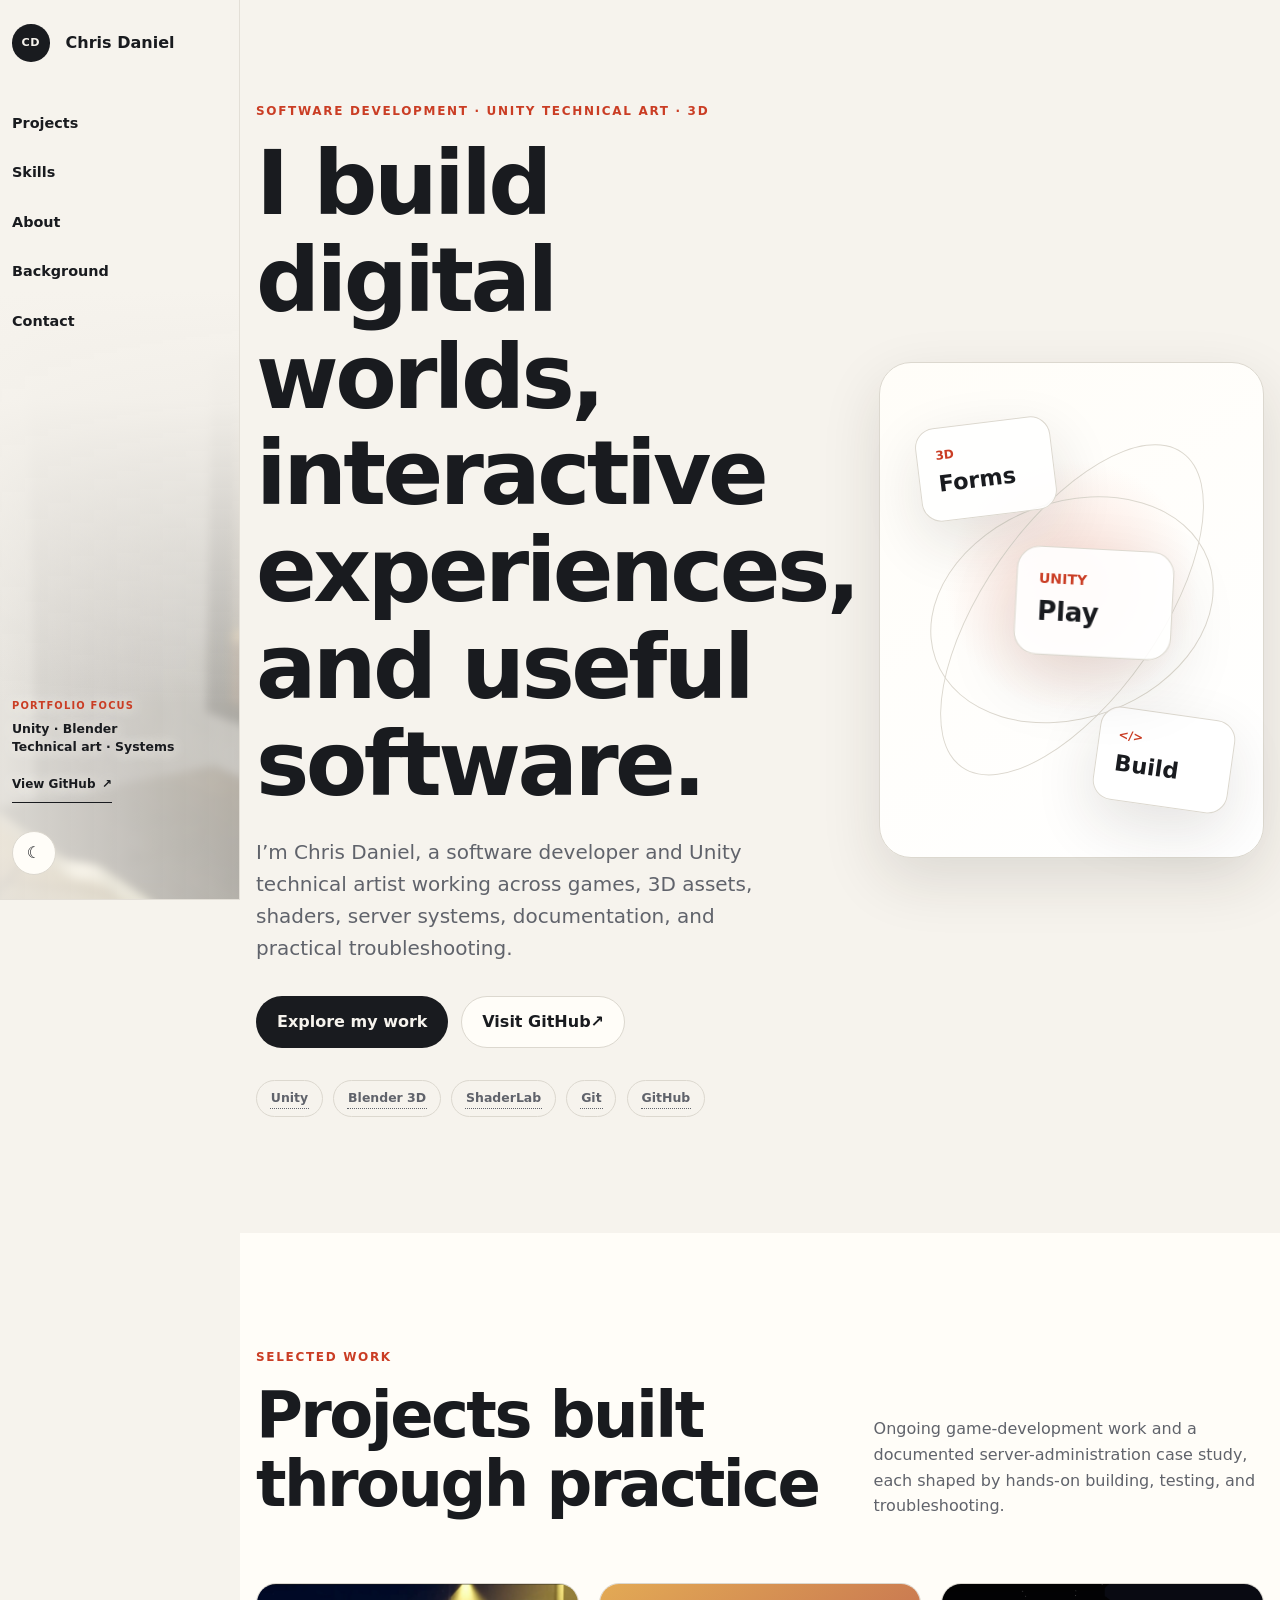
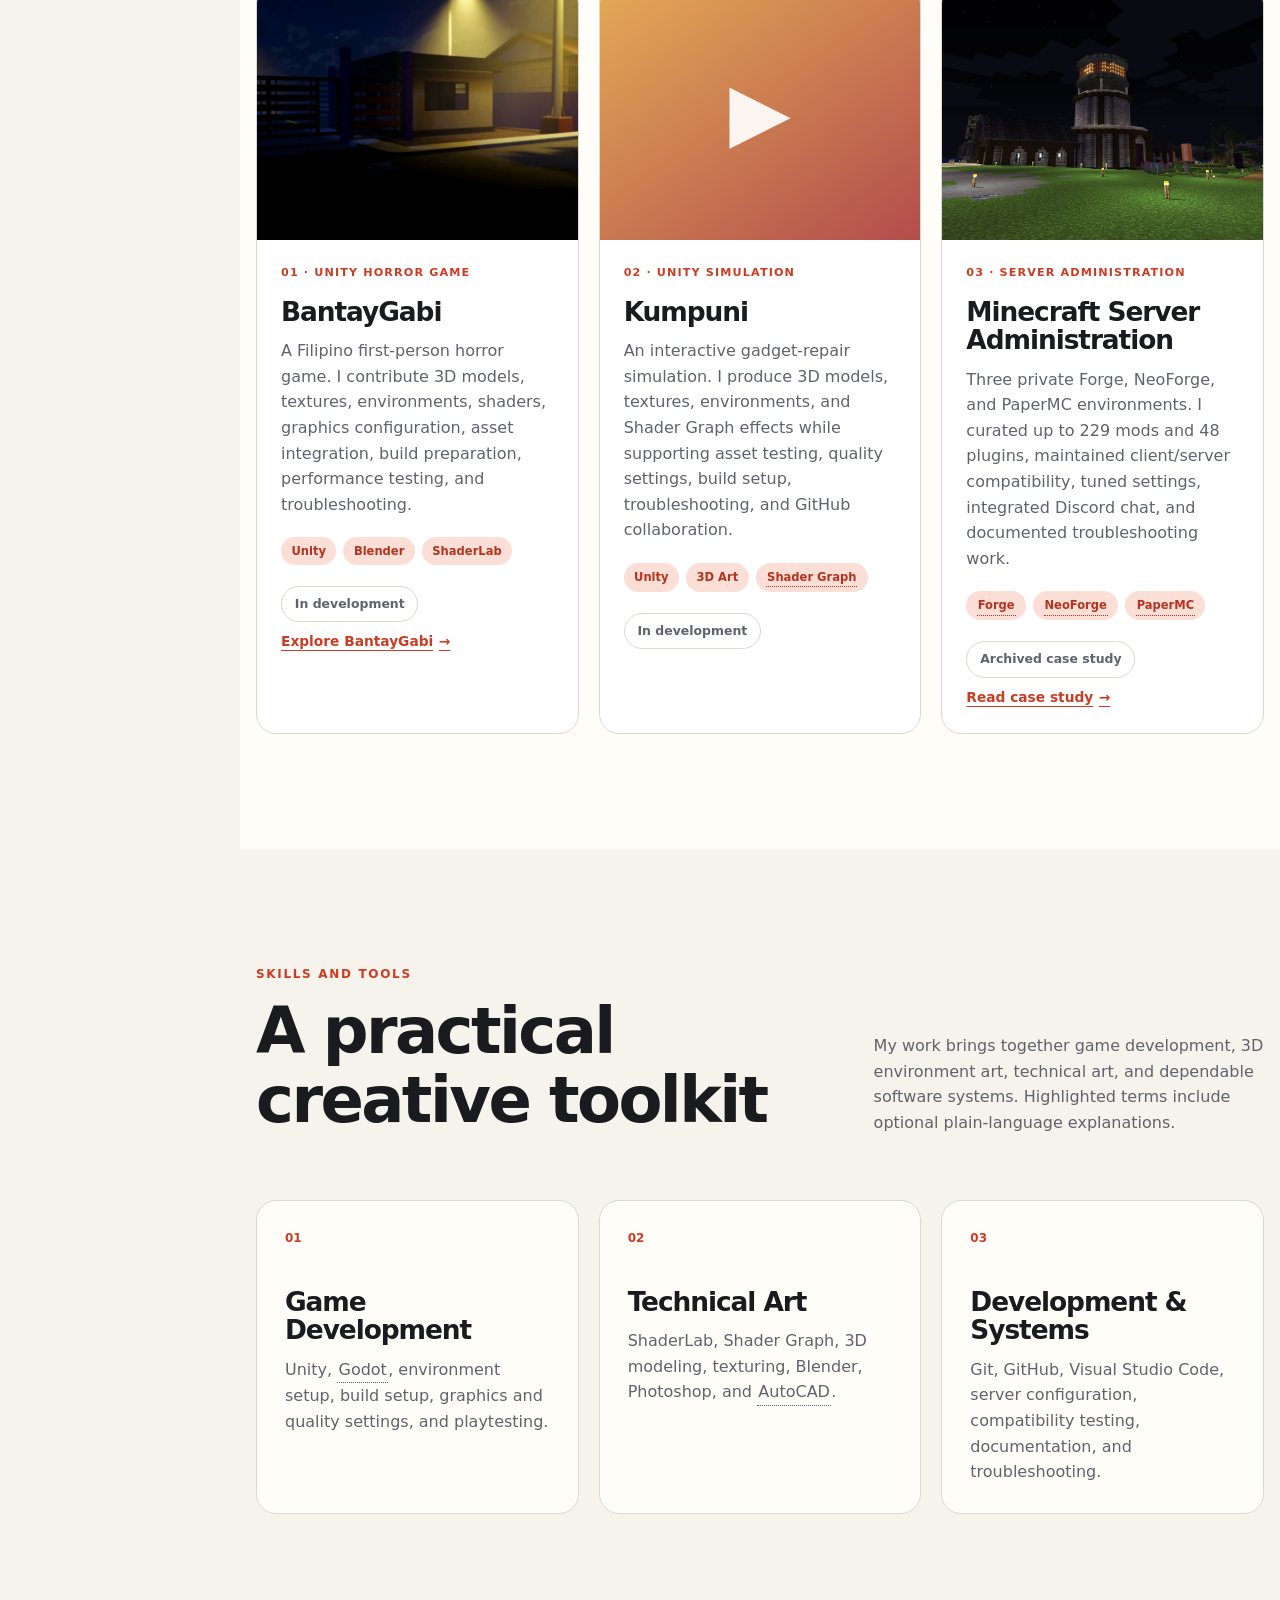
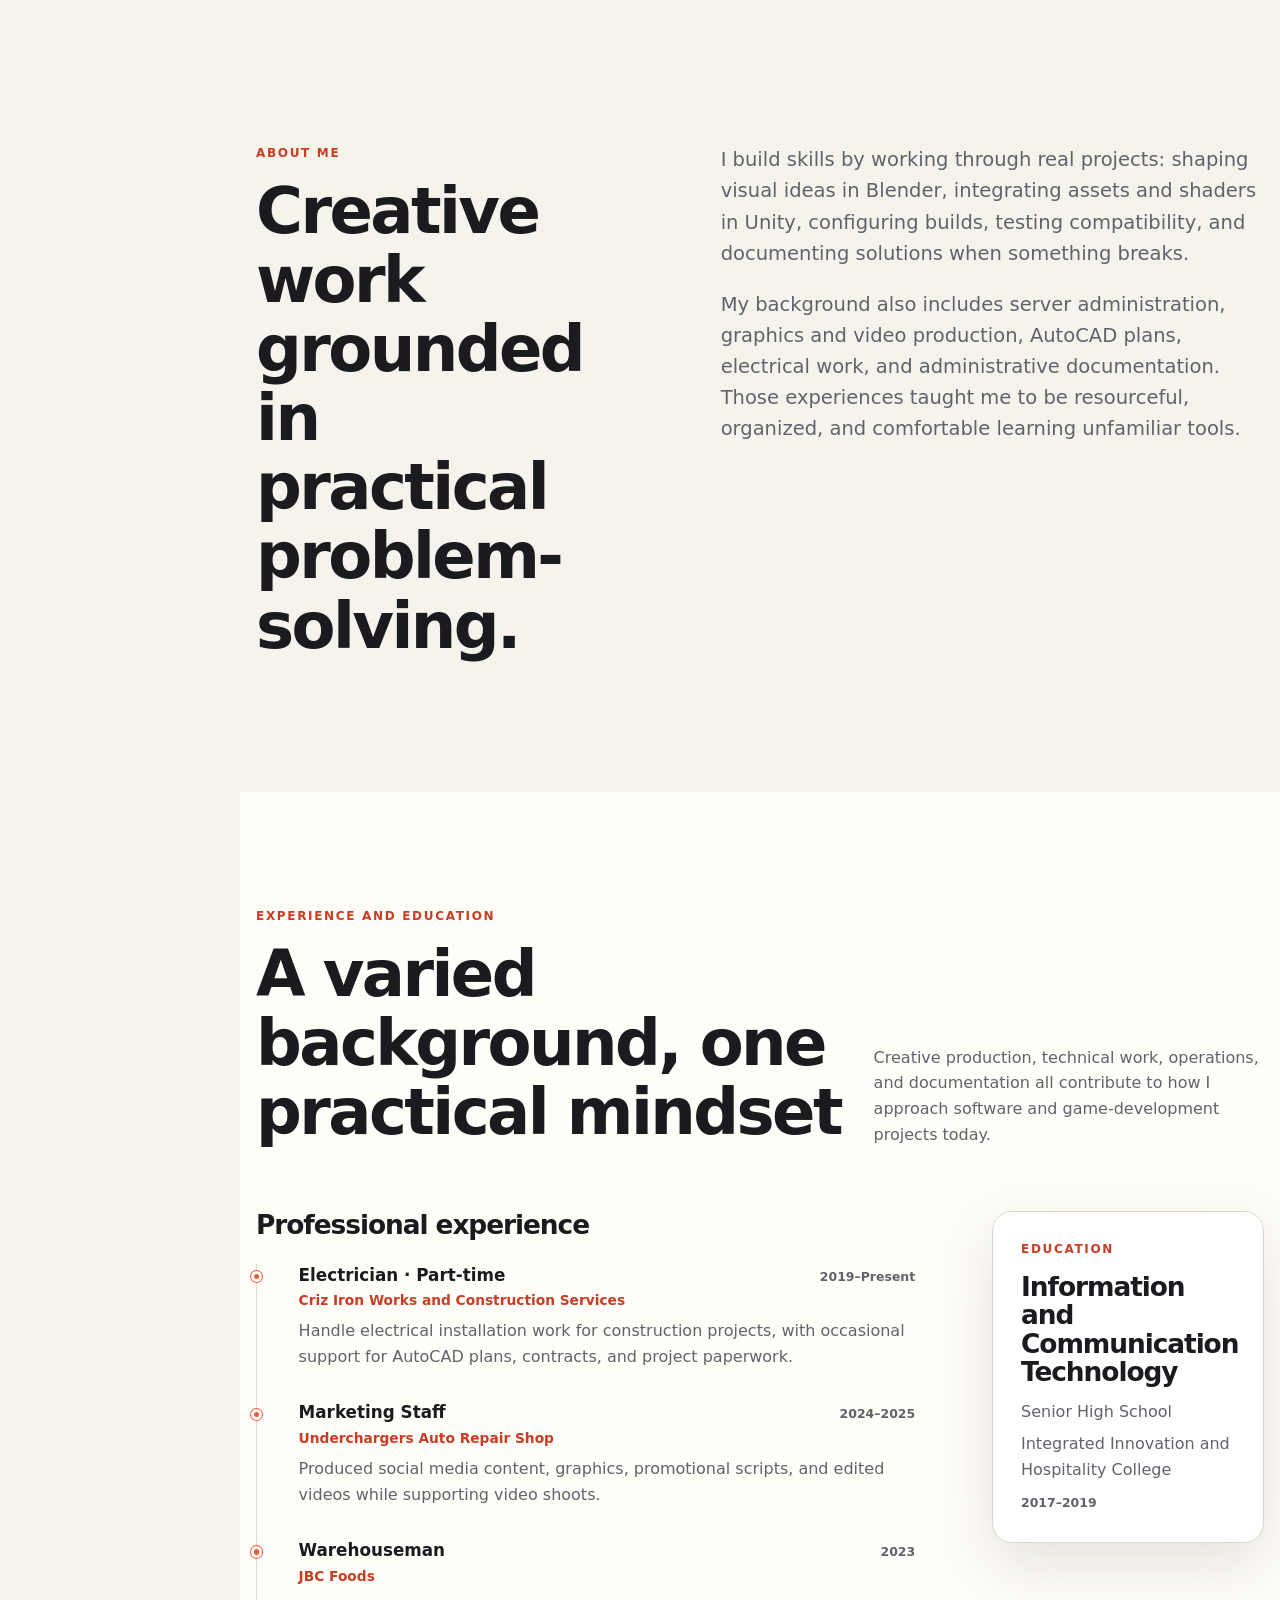
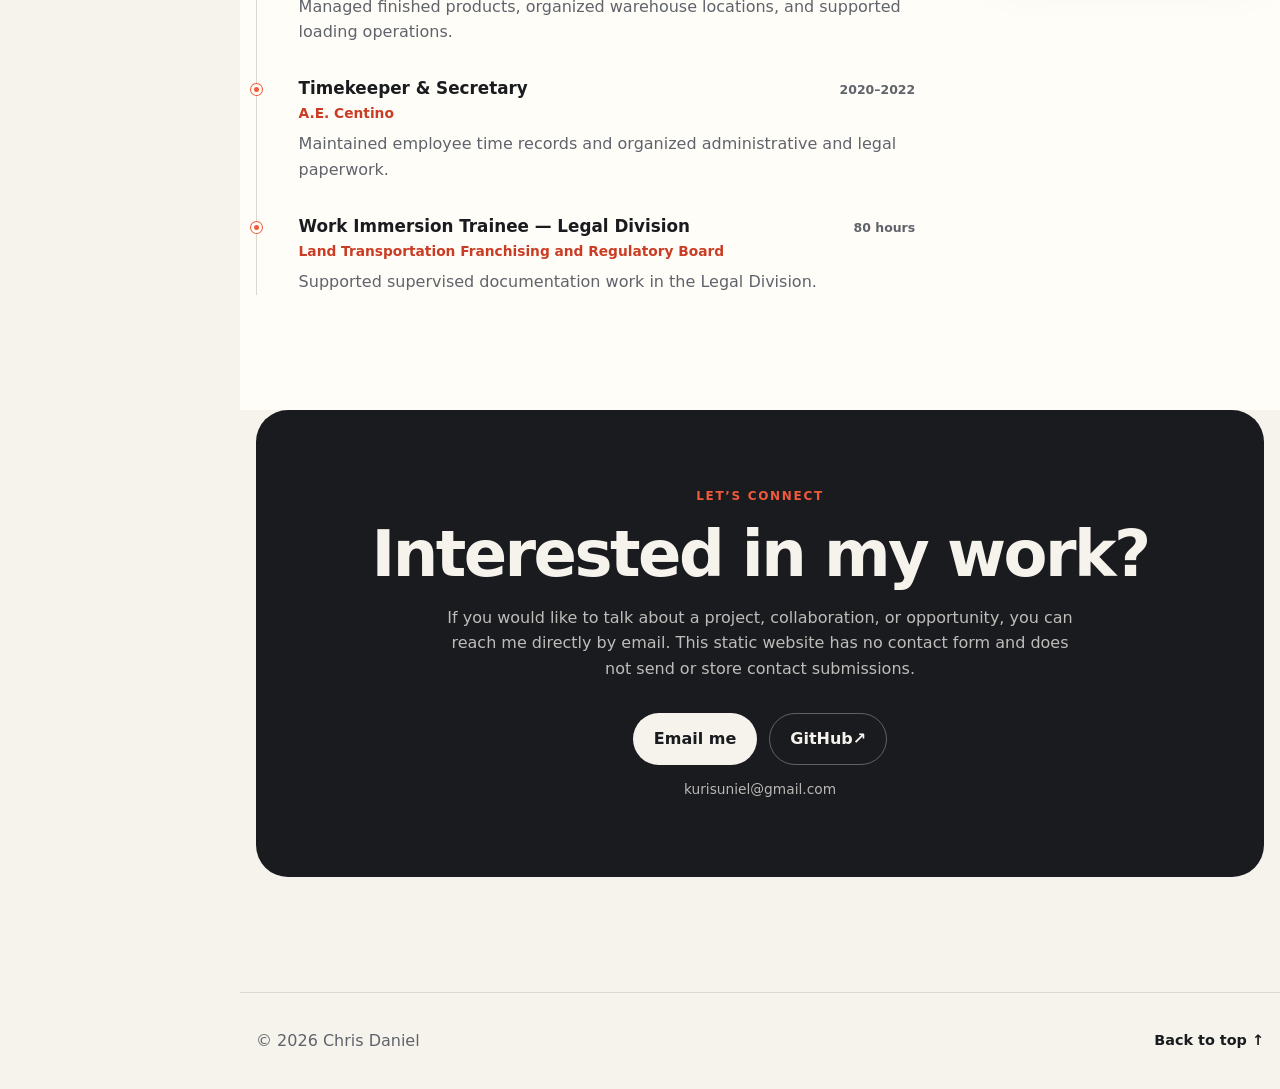
==== commit 2702e5d8: "Prepare portfolio for first release" ====
--- a/index.html
+++ b/index.html
@@ -8,8 +8,8 @@
       content="Chris Daniel's portfolio for Blender 3D, Unity game development, and software projects."
     >
     <title>Chris Daniel | Creative Developer Portfolio</title>
-    <link rel="stylesheet" href="assets/css/styles.css">
-    <script src="assets/js/main.js" defer></script>
+    <link rel="stylesheet" href="assets/css/styles.css?v=20260830-7">
+    <script src="assets/js/main.js?v=20260830-7" defer></script>
     <script src="assets/js/term-definitions.js" defer></script>
   </head>
   <body>
@@ -41,6 +41,26 @@
             <a href="#contact">Contact</a>
           </nav>
 
+          <div
+            class="sidebar-feature"
+            data-sidebar-feature
+            data-sidebar-images="assets/images/projects/bantaygabi-game-preview-01.webp,assets/images/projects/bantaygabi-game-preview-05.webp,assets/images/projects/bantaygabi-game-preview-08.webp"
+          >
+            <div class="sidebar-feature-art" data-sidebar-art aria-hidden="true"></div>
+            <div class="sidebar-feature-content">
+              <p class="sidebar-feature-label">Portfolio focus</p>
+              <p class="sidebar-feature-text">Unity · Blender<br>Technical art · Systems</p>
+              <a
+                class="sidebar-feature-link"
+                href="https://github.com/chrisniel"
+                target="_blank"
+                rel="noopener noreferrer"
+              >
+                View GitHub <span aria-hidden="true">↗</span>
+              </a>
+            </div>
+          </div>
+
           <button class="icon-button theme-toggle" type="button" aria-label="Switch to dark theme">
             <span class="theme-icon" aria-hidden="true">☾</span>
           </button>
@@ -64,7 +84,7 @@
                 class="button button-secondary"
                 href="https://github.com/chrisniel"
                 target="_blank"
-                rel="noreferrer"
+                rel="noopener noreferrer"
               >
                 Visit GitHub <span aria-hidden="true">↗</span>
               </a>
@@ -170,7 +190,7 @@
               >
               <div class="project-content">
                 <p class="project-number">03 · Server administration</p>
-                <h3>Minecraft Server Portfolio</h3>
+                <h3>Minecraft Server Administration</h3>
                 <p>
                   Three private Forge, NeoForge, and PaperMC environments. I curated up to
                   229 mods and 48 plugins, maintained client/server compatibility, tuned settings,
@@ -282,7 +302,10 @@
                     <span>2024–2025</span>
                   </div>
                   <p class="timeline-organization">Underchargers Auto Repair Shop</p>
-                  <p>Produced social-media content, graphics, edited videos, video shoots, and promotional scripts.</p>
+                  <p>
+                    Produced social media content, graphics, promotional scripts, and edited
+                    videos while supporting video shoots.
+                  </p>
                 </li>
                 <li>
                   <div class="timeline-heading">
@@ -328,8 +351,8 @@
           <h2 id="contact-title">Interested in my work?</h2>
           <p>
             If you would like to talk about a project, collaboration, or opportunity, you can
-            reach me directly by email. No contact form or personal information is stored by
-            this website.
+            reach me directly by email. This static website has no contact form and does not send
+            or store contact submissions.
           </p>
           <div class="contact-actions">
             <a
@@ -343,7 +366,7 @@
               class="button contact-button contact-button-secondary"
               href="https://github.com/chrisniel"
               target="_blank"
-              rel="noreferrer"
+              rel="noopener noreferrer"
             >
               GitHub <span aria-hidden="true">↗</span>
             </a>
--- a/assets/css/styles.css
+++ b/assets/css/styles.css
@@ -9,6 +9,7 @@
   --accent: #f05a3c;
   --accent-strong: #ca3d24;
   --accent-soft: #fbded5;
+  --accent-on-soft: #b23520;
   --blue: #3867d6;
   --shadow: 0 22px 60px rgba(41, 34, 27, 0.12);
   --radius-small: 0.75rem;
@@ -28,6 +29,7 @@
   --accent: #ff795f;
   --accent-strong: #ff9a86;
   --accent-soft: #40241f;
+  --accent-on-soft: #ff9a86;
   --blue: #7fa1ff;
   --shadow: 0 22px 60px rgba(0, 0, 0, 0.32);
 }
@@ -169,7 +171,8 @@
 .brand {
   display: inline-flex;
   align-items: center;
-  gap: 0.75rem;
+  gap: 1rem;
+  margin-left: 0.75rem;
   font-weight: 800;
   text-decoration: none;
 }
@@ -187,15 +190,18 @@
 }
 
 .header-actions {
+  position: relative;
   width: 100%;
   flex: 1;
   align-items: flex-start;
   flex-direction: column;
-  gap: 1.5rem;
+  gap: 0;
   margin-top: 2.5rem;
 }
 
 .primary-navigation {
+  position: relative;
+  z-index: 1;
   width: 100%;
   align-items: stretch;
   flex-direction: column;
@@ -244,8 +250,99 @@
   display: none;
 }
 
+.sidebar-feature {
+  position: relative;
+  isolation: isolate;
+  display: flex;
+  overflow: hidden;
+  width: 100%;
+  min-height: 0;
+  flex: 1 1 auto;
+  align-items: flex-end;
+  margin-top: -3.25rem;
+  margin-bottom: -1.5rem;
+  padding: clamp(7rem, 20vh, 11rem) 0.75rem 6rem;
+}
+
+.sidebar-feature::before {
+  position: absolute;
+  z-index: -1;
+  inset: 0;
+  background:
+    linear-gradient(
+      to bottom,
+      var(--background) 0%,
+      color-mix(in srgb, var(--background) 92%, transparent) 18%,
+      color-mix(in srgb, var(--background) 48%, transparent) 42%,
+      transparent 68%
+    ),
+    linear-gradient(
+      to right,
+      color-mix(in srgb, var(--background) 68%, transparent),
+      color-mix(in srgb, var(--background) 16%, transparent)
+    );
+  content: "";
+}
+
+.sidebar-feature-art {
+  position: absolute;
+  z-index: -2;
+  inset: 0 -1rem -1.5rem;
+  background-position: center;
+  background-size: cover;
+  filter: blur(4px) saturate(0.7);
+  opacity: 0.38;
+  transform: translateY(1.5rem) scale(1.08);
+}
+
+html[data-theme="dark"] .sidebar-feature-art {
+  opacity: 0.55;
+}
+
+.sidebar-feature-content {
+  width: 100%;
+  text-shadow: 0 1px 14px var(--background);
+}
+
+.sidebar-feature-label {
+  margin-bottom: 0.35rem;
+  color: var(--accent-strong);
+  font-size: 0.62rem;
+  font-weight: 800;
+  letter-spacing: 0.12em;
+  text-transform: uppercase;
+}
+
+.sidebar-feature-text {
+  margin-bottom: 0.7rem;
+  font-size: 0.78rem;
+  font-weight: 800;
+  line-height: 1.45;
+}
+
+.sidebar-feature-link {
+  display: inline-flex;
+  min-height: 2.25rem;
+  align-items: center;
+  gap: 0.4rem;
+  padding: 0.25rem 0;
+  border-bottom: 1px solid currentColor;
+  color: var(--text);
+  font-size: 0.75rem;
+  font-weight: 800;
+  text-decoration: none;
+}
+
+.sidebar-feature-link:hover {
+  color: var(--accent-strong);
+}
+
 .theme-toggle {
-  margin-top: auto;
+  position: absolute;
+  z-index: 2;
+  bottom: 0;
+  left: 0.75rem;
+  margin-top: 0;
 }
 
 main,
@@ -501,7 +598,7 @@
   padding: 0.3rem 0.65rem;
   border-radius: 999px;
   background: var(--accent-soft);
-  color: var(--accent-strong);
+  color: var(--accent-on-soft);
   font-size: 0.72rem;
   font-weight: 800;
 }
@@ -813,6 +910,77 @@
   backdrop-filter: blur(12px);
 }
 
+@media (min-width: 68.0625rem) and (hover: hover) and (pointer: fine) {
+  .media-carousel-caption {
+    left: 0;
+    padding-left: clamp(5rem, 8vw, 6.5rem);
+    transition: padding-left 220ms ease;
+  }
+
+  .media-carousel-panel {
+    width: 2.75rem;
+    padding: 0;
+    border-color: rgba(255, 255, 255, 0.14);
+    background: rgba(9, 11, 15, 0.48);
+    backdrop-filter: blur(6px);
+    transition: width 220ms ease, padding 220ms ease, background-color 220ms ease,
+      border-color 220ms ease, backdrop-filter 220ms ease;
+  }
+
+  .media-carousel-panel::after {
+    position: absolute;
+    top: 0;
+    left: 0;
+    bottom: 0;
+    display: grid;
+    width: 2.75rem;
+    content: "Previews";
+    font-size: 0.68rem;
+    font-weight: 800;
+    letter-spacing: 0.08em;
+    pointer-events: none;
+    text-transform: uppercase;
+    opacity: 0.72;
+    transition: opacity 140ms ease;
+    writing-mode: vertical-rl;
+    place-items: center;
+  }
+
+  .media-carousel-panel-heading,
+  .media-carousel-rail {
+    min-width: calc(clamp(11rem, 19vw, 13.5rem) - 1.3rem);
+    opacity: 0;
+    pointer-events: none;
+    transition: opacity 120ms ease;
+  }
+
+  .media-carousel-panel:hover,
+  .media-carousel-panel:focus-within {
+    width: clamp(11rem, 19vw, 13.5rem);
+    padding: 0.65rem;
+    border-color: rgba(255, 255, 255, 0.2);
+    background: rgba(9, 11, 15, 0.82);
+    backdrop-filter: blur(12px);
+  }
+
+  .media-carousel-panel:hover::after,
+  .media-carousel-panel:focus-within::after {
+    opacity: 0;
+  }
+
+  .media-carousel-panel:hover > *,
+  .media-carousel-panel:focus-within > * {
+    opacity: 1;
+    pointer-events: auto;
+    transition-delay: 80ms;
+  }
+
+  .media-carousel:has(.media-carousel-panel:hover) .media-carousel-caption,
+  .media-carousel:has(.media-carousel-panel:focus-within) .media-carousel-caption {
+    padding-left: clamp(15rem, 24vw, 18rem);
+  }
+}
+
 .media-carousel-panel-heading,
 .media-carousel-arrows {
   display: flex;
@@ -1051,6 +1219,10 @@
   text-align: left;
 }
 
+.gallery-thumb[hidden] {
+  display: none;
+}
+
 .gallery-thumb:hover,
 .gallery-thumb.is-active {
   border-color: var(--accent);
@@ -1120,6 +1292,11 @@
 
 .detail-callout {
   box-shadow: var(--shadow);
+}
+
+.detail-callout-sticky {
+  position: sticky;
+  top: 2rem;
 }
 
 .detail-callout p:last-child {
@@ -1416,6 +1593,10 @@
     margin-top: 0;
   }
 
+  .brand {
+    margin-left: 0;
+  }
+
   .primary-navigation {
     width: auto;
     align-items: center;
@@ -1431,7 +1612,13 @@
     background: transparent;
   }
 
+  .sidebar-feature {
+    display: none;
+  }
+
   .theme-toggle {
+    position: static;
+    left: auto;
     margin-top: 0;
   }
 
@@ -1472,6 +1659,10 @@
 
   .detail-content-grid {
     grid-template-columns: 1fr;
+  }
+
+  .detail-callout-sticky {
+    position: static;
   }
 
   .model-library-promo,
@@ -1583,9 +1774,10 @@
   .primary-navigation {
     position: absolute;
     top: calc(100% + 0.5rem);
-    right: 1rem;
-    left: 1rem;
+    right: 0;
+    left: auto;
     display: none;
+    width: min(16rem, calc(100vw - 2rem));
     align-items: stretch;
     flex-direction: column;
     gap: 0;
@@ -1648,6 +1840,10 @@
     border-radius: var(--radius-medium);
   }
 
+  .showcase-stage[data-model-showcase] {
+    background: #383838;
+  }
+
   .media-carousel-stage {
     aspect-ratio: 4 / 3;
     border-radius: var(--radius-medium);
@@ -1712,6 +1908,18 @@
   }
 }
 
+@media (min-width: 68.0625rem) and (max-height: 45rem) {
+  .sidebar-feature {
+    display: none;
+  }
+
+  .theme-toggle {
+    position: static;
+    left: auto;
+    margin-top: auto;
+  }
+}
+
 @media (prefers-reduced-motion: reduce) {
   html {
     scroll-behavior: auto;
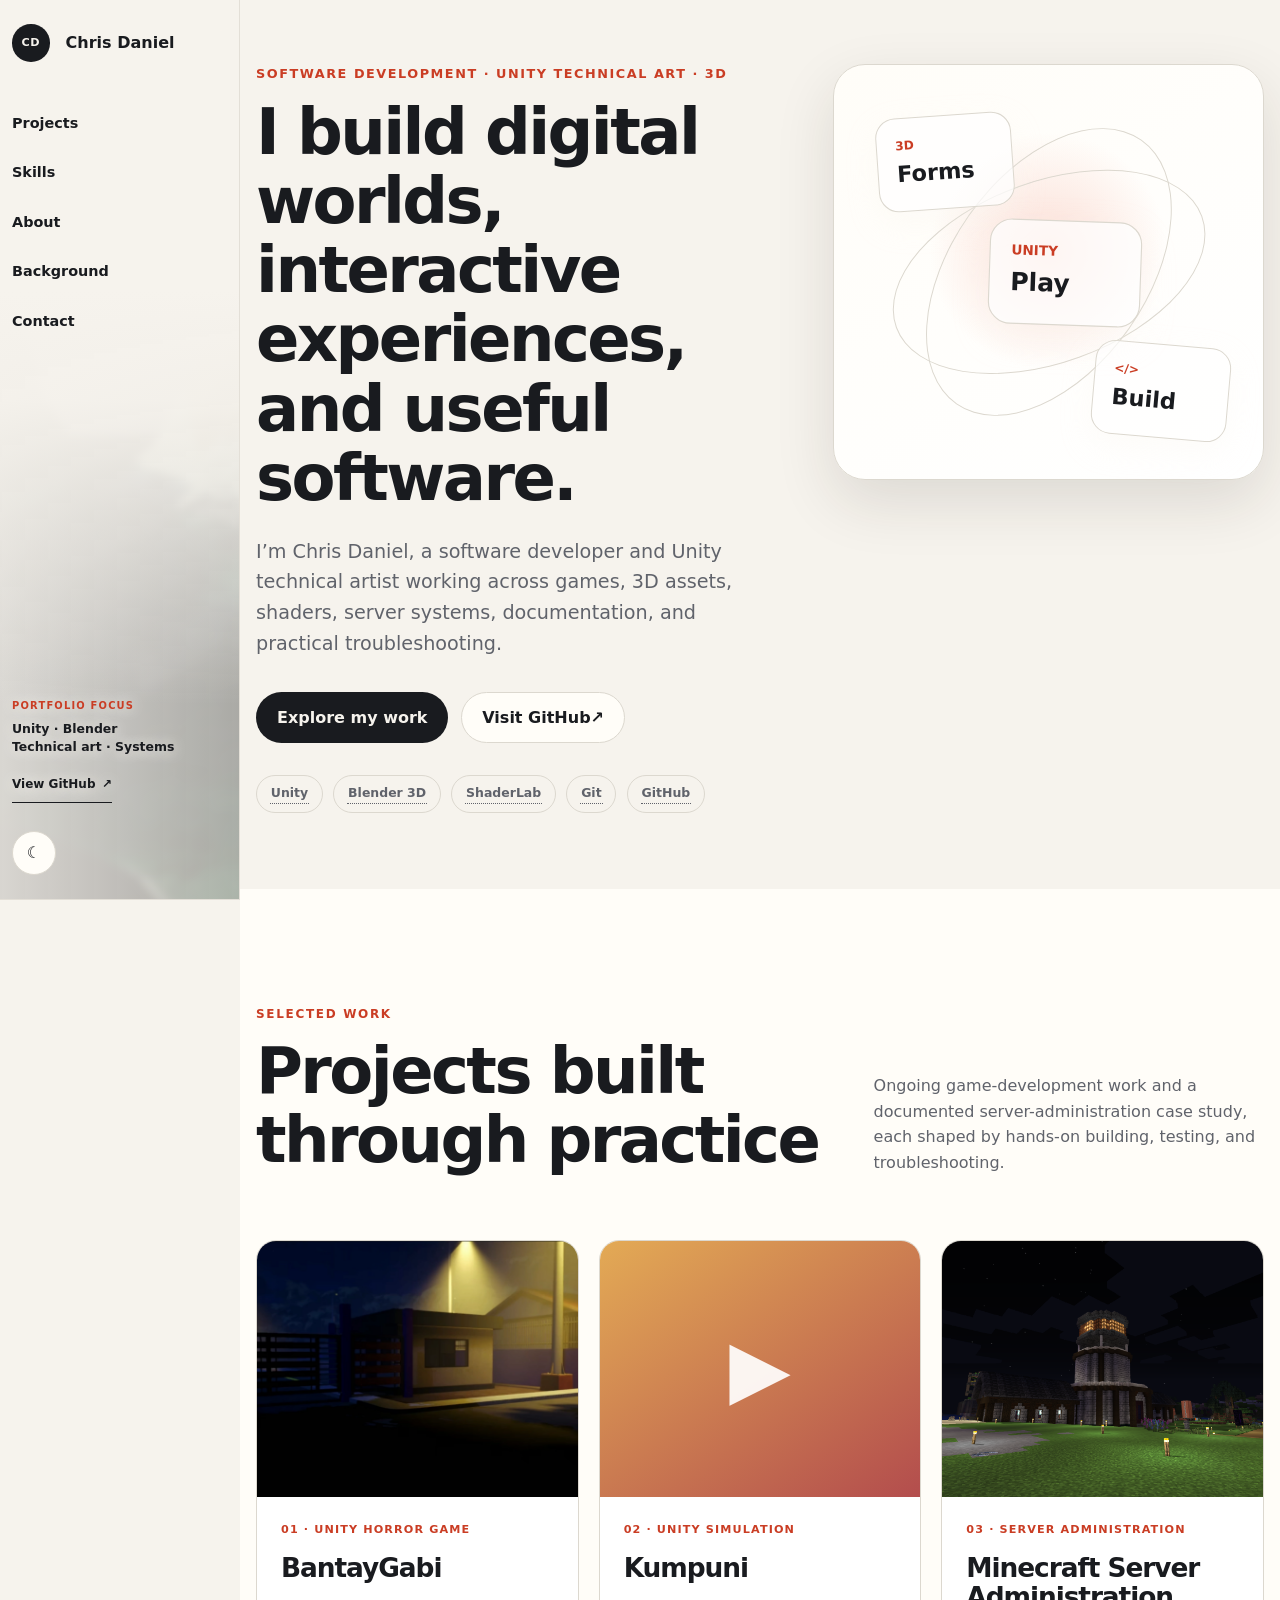
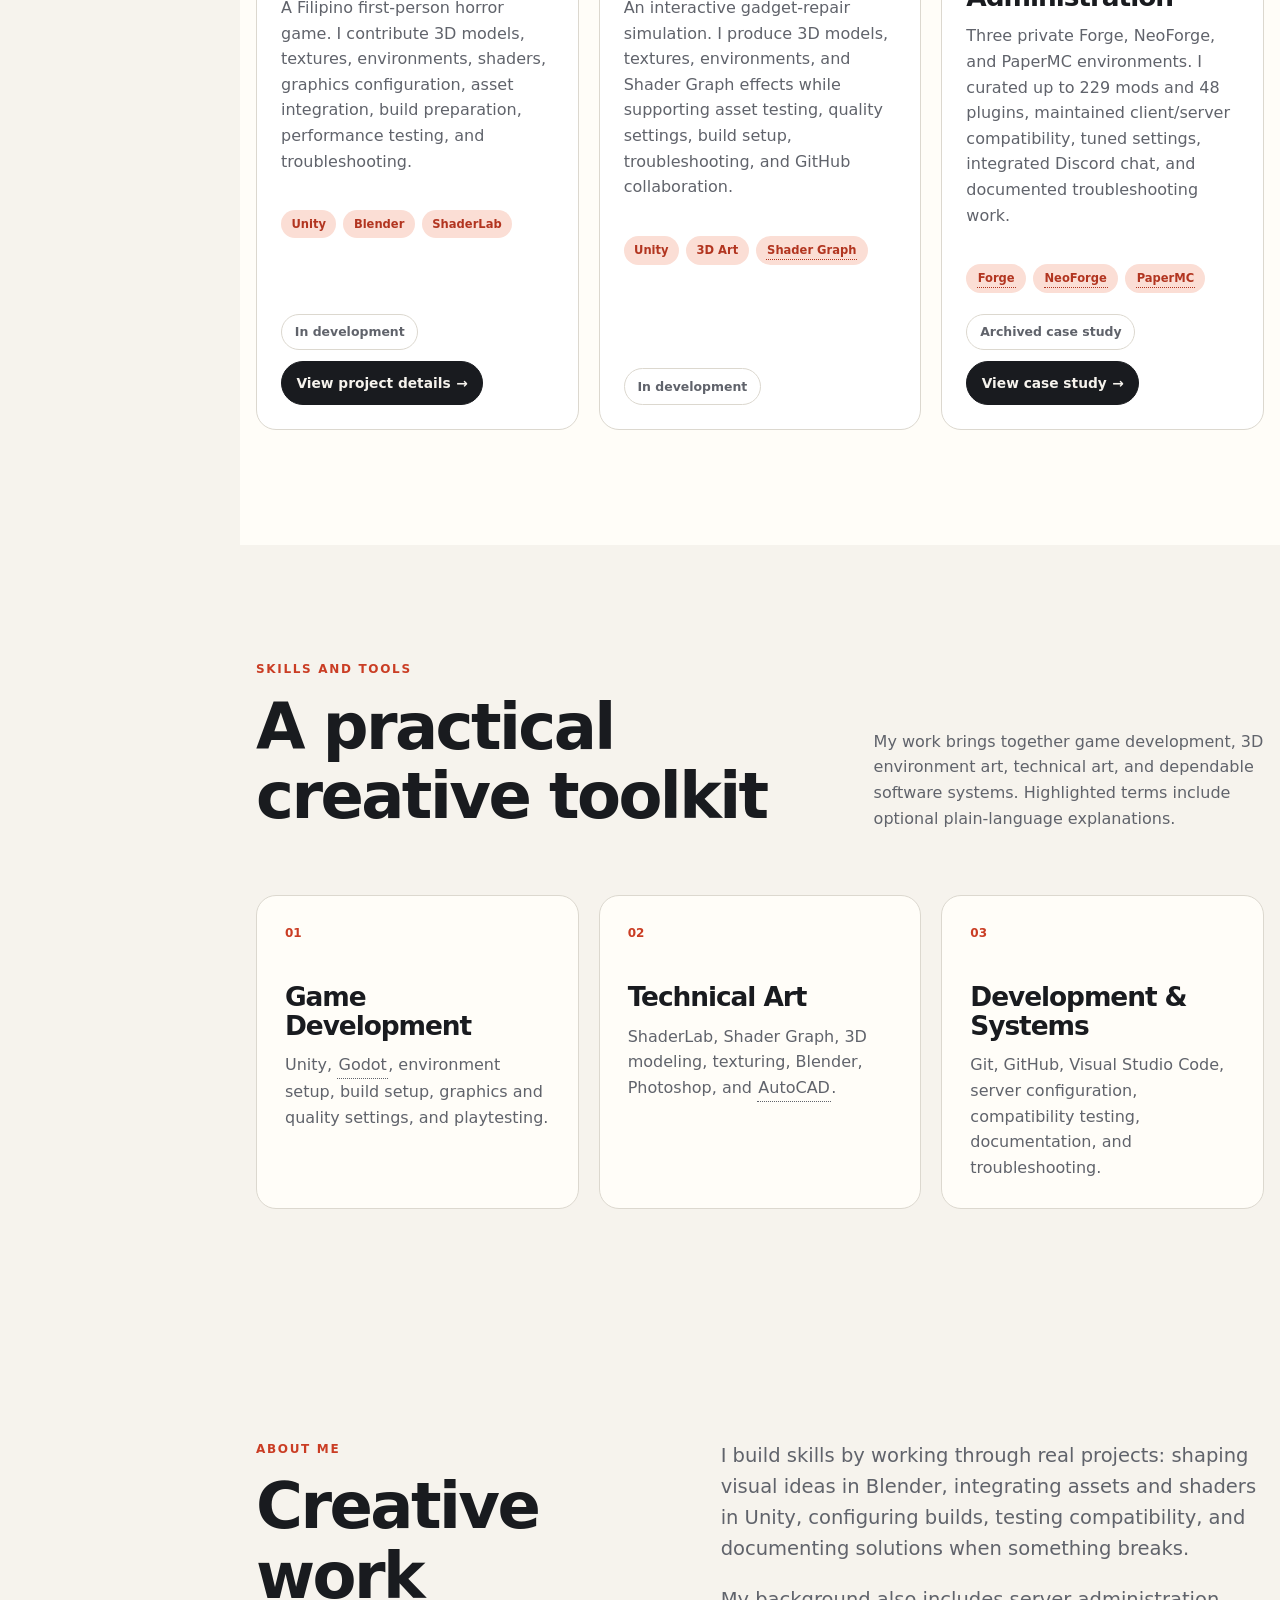
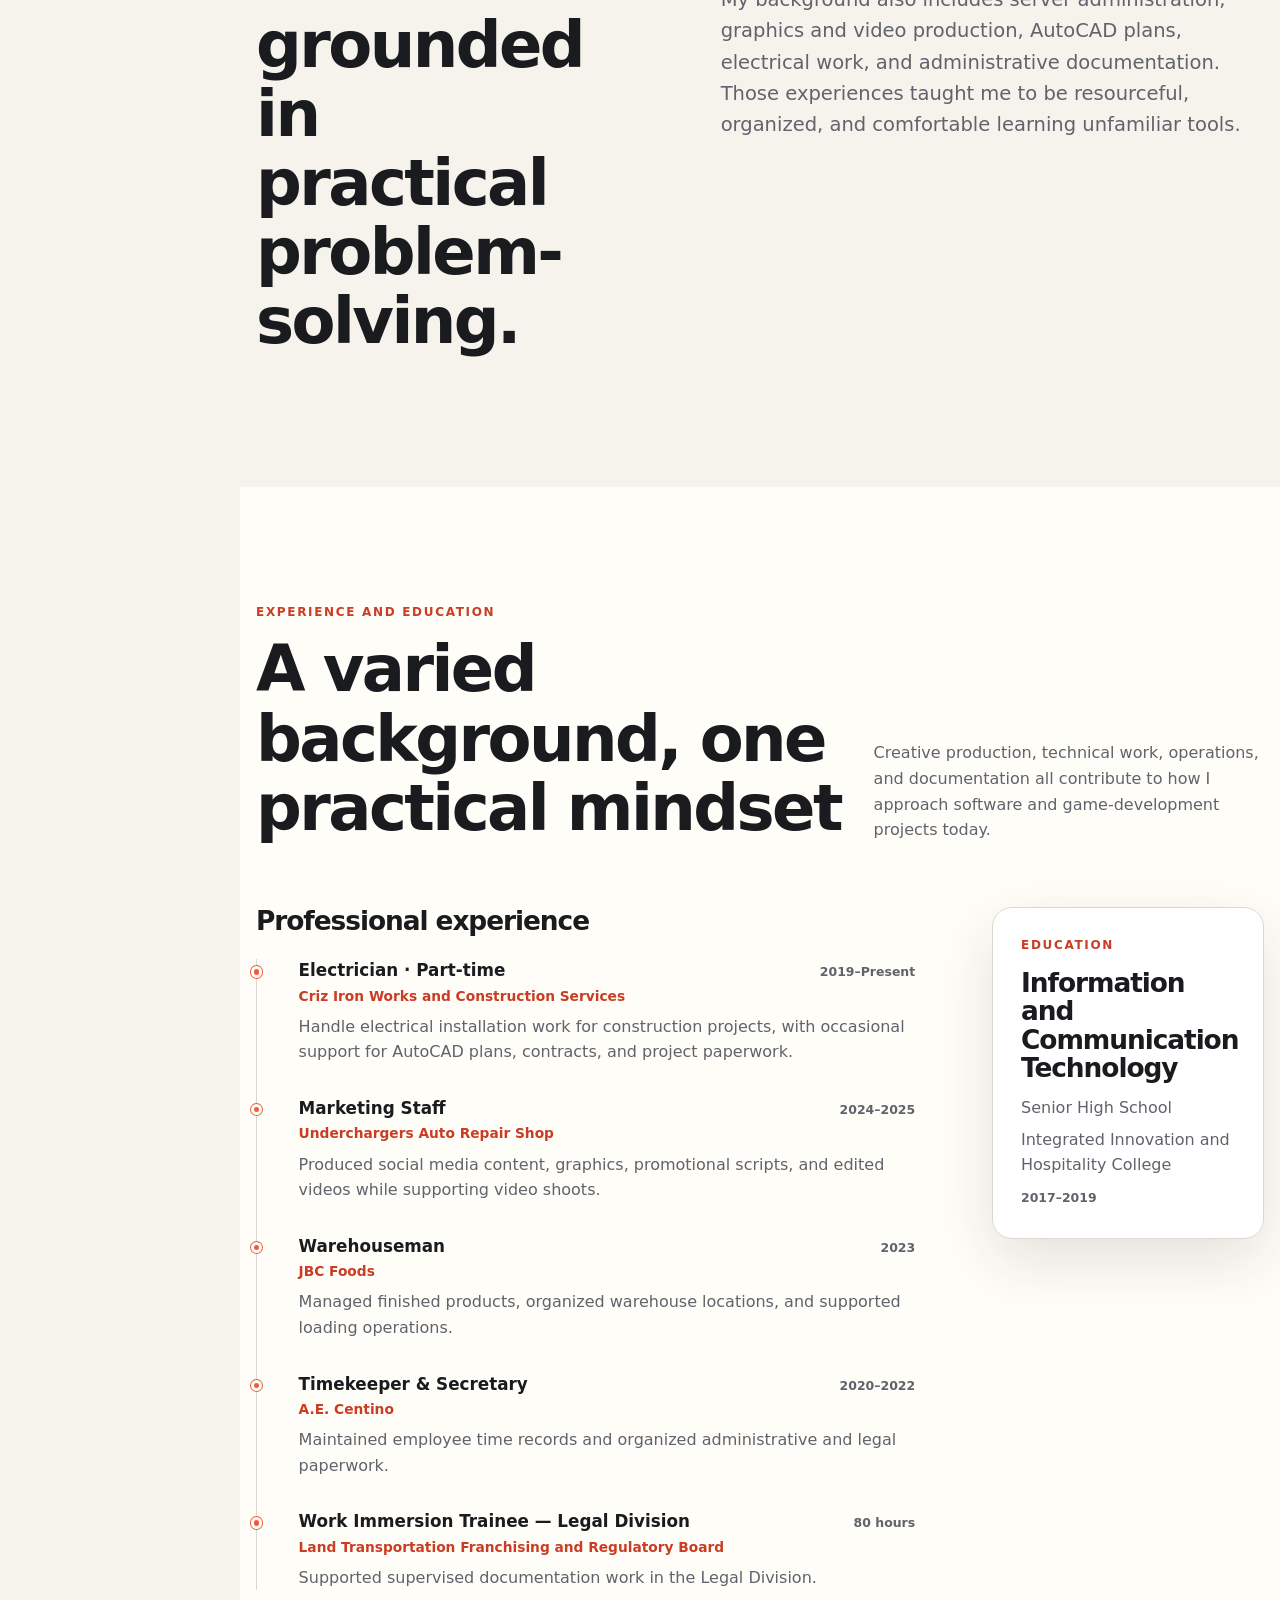
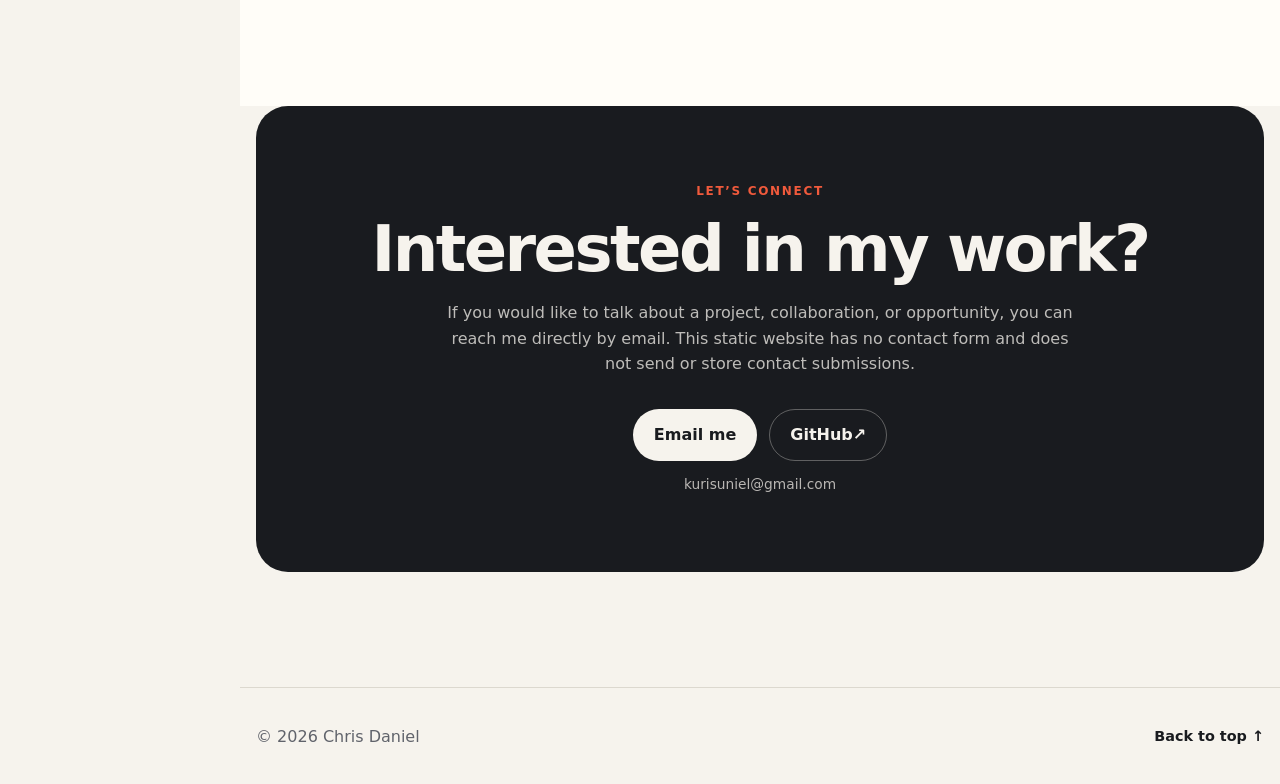
==== commit eb06ee95: "Polish homepage responsiveness and project actions" ====
--- a/index.html
+++ b/index.html
@@ -8,8 +8,8 @@
       content="Chris Daniel's portfolio for Blender 3D, Unity game development, and software projects."
     >
     <title>Chris Daniel | Creative Developer Portfolio</title>
-    <link rel="stylesheet" href="assets/css/styles.css?v=20260830-7">
-    <script src="assets/js/main.js?v=20260830-7" defer></script>
+    <link rel="stylesheet" href="assets/css/styles.css?v=20260831-1">
+    <script src="assets/js/main.js?v=20260831-1" defer></script>
     <script src="assets/js/term-definitions.js" defer></script>
   </head>
   <body>
@@ -154,10 +154,12 @@
                   <li>Blender</li>
                   <li>ShaderLab</li>
                 </ul>
-                <span class="project-status">In development</span>
-                <a class="project-link" href="projects/bantaygabi.html">
-                  Explore BantayGabi <span aria-hidden="true">→</span>
-                </a>
+                <div class="project-actions">
+                  <span class="project-status">In development</span>
+                  <a class="project-link" href="projects/bantaygabi.html">
+                    View project details <span aria-hidden="true">→</span>
+                  </a>
+                </div>
               </div>
             </article>
 
@@ -178,7 +180,9 @@
                   <li>3D Art</li>
                   <li><button class="term-button" type="button" data-term="shader-graph">Shader Graph</button></li>
                 </ul>
-                <span class="project-status">In development</span>
+                <div class="project-actions">
+                  <span class="project-status">In development</span>
+                </div>
               </div>
             </article>
 
@@ -201,10 +205,12 @@
                   <li><button class="term-button" type="button" data-term="neoforge">NeoForge</button></li>
                   <li><button class="term-button" type="button" data-term="papermc">PaperMC</button></li>
                 </ul>
-                <span class="project-status">Archived case study</span>
-                <a class="project-link" href="projects/minecraft-server-administration.html">
-                  Read case study <span aria-hidden="true">→</span>
-                </a>
+                <div class="project-actions">
+                  <span class="project-status">Archived case study</span>
+                  <a class="project-link" href="projects/minecraft-server-administration.html">
+                    View case study <span aria-hidden="true">→</span>
+                  </a>
+                </div>
               </div>
             </article>
           </div>
--- a/assets/css/styles.css
+++ b/assets/css/styles.css
@@ -351,22 +351,31 @@
 }
 
 .hero {
-  overflow: hidden;
+  overflow: clip;
   padding-top: clamp(4rem, 8vw, 7rem);
 }
 
 .hero-grid {
   display: grid;
-  align-items: center;
+  align-items: start;
   gap: clamp(3rem, 8vw, 7rem);
   grid-template-columns: minmax(0, 1.15fr) minmax(20rem, 0.85fr);
+}
+
+.hero h1 {
+  font-size: clamp(2.8rem, 5.5vw, 5rem);
+}
+
+.hero .eyebrow {
+  font-size: 0.8rem;
+  letter-spacing: 0.12em;
 }
 
 .hero-intro {
   max-width: 42rem;
   margin-bottom: 2rem;
   color: var(--muted);
-  font-size: clamp(1.05rem, 2vw, 1.25rem);
+  font-size: clamp(1.125rem, 1.5vw, 1.3rem);
 }
 
 .button-row {
@@ -428,8 +437,11 @@
 }
 
 .hero-art {
-  position: relative;
+  position: sticky;
+  top: 2rem;
+  width: 100%;
   min-height: 31rem;
+  align-self: start;
   border: 1px solid var(--line);
   border-radius: var(--radius-large);
   background:
@@ -465,8 +477,10 @@
   padding: 1.15rem;
   border: 1px solid var(--line);
   border-radius: var(--radius-medium);
-  background: color-mix(in srgb, var(--surface-strong) 88%, transparent);
-  box-shadow: var(--shadow);
+  background: color-mix(in srgb, var(--surface-strong) 72%, transparent);
+  box-shadow: 0 12px 30px color-mix(in srgb, var(--background) 26%, transparent);
+  pointer-events: none;
+  user-select: none;
 }
 
 .art-card span {
@@ -483,20 +497,20 @@
 .art-card-model {
   top: 12%;
   left: 10%;
-  transform: rotate(-7deg);
+  transform: rotate(-4deg);
 }
 
 .art-card-game {
   z-index: 2;
   top: 39%;
   left: 38%;
-  transform: scale(1.16) rotate(3deg);
+  transform: scale(1.12) rotate(2deg);
 }
 
 .art-card-code {
   right: 8%;
   bottom: 10%;
-  transform: rotate(8deg);
+  transform: rotate(5deg);
 }
 
 .section-heading {
@@ -521,7 +535,9 @@
 }
 
 .project-card {
+  display: flex;
   overflow: hidden;
+  flex-direction: column;
   border: 1px solid var(--line);
   border-radius: var(--radius-medium);
   background: var(--surface-strong);
@@ -568,6 +584,9 @@
 }
 
 .project-content {
+  display: flex;
+  flex: 1;
+  flex-direction: column;
   padding: 1.5rem;
 }
 
@@ -582,7 +601,7 @@
 
 .project-status {
   display: inline-block;
-  margin-top: 0.5rem;
+  margin-top: 0;
 }
 
 .project-tags {
@@ -605,18 +624,34 @@
 
 .project-link {
   display: inline-flex;
+  min-height: 2.75rem;
   gap: 0.35rem;
   align-items: center;
-  margin-top: 0.5rem;
-  color: var(--accent-strong);
+  justify-content: center;
+  padding: 0.55rem 0.9rem;
+  border: 1px solid var(--text);
+  border-radius: 999px;
+  background: var(--text);
+  color: var(--background);
   font-size: 0.86rem;
   font-weight: 800;
-  text-decoration-thickness: 1px;
-  text-underline-offset: 0.25rem;
+  text-align: center;
+  text-decoration: none;
 }
 
 .project-link:hover {
-  text-decoration-thickness: 2px;
+  border-color: var(--accent);
+  background: var(--accent);
+  color: #ffffff;
+}
+
+.project-actions {
+  display: flex;
+  flex-wrap: wrap;
+  align-items: center;
+  gap: 0.65rem;
+  margin-top: auto;
+  padding-top: 0.5rem;
 }
 
 .skill-grid {
@@ -1565,7 +1600,32 @@
   clip-path: inset(50%);
 }
 
+@media (min-width: 68.0625rem) and (max-width: 100rem),
+  (min-width: 68.0625rem) and (max-height: 56rem) {
+  .hero {
+    padding-top: clamp(3.5rem, 5vw, 5rem);
+    padding-bottom: clamp(4rem, 6vw, 6rem);
+  }
+
+  .hero-grid {
+    gap: clamp(2.5rem, 4vw, 4rem);
+    grid-template-columns: minmax(0, 1.1fr) minmax(18rem, 0.9fr);
+  }
+
+  .hero h1 {
+    font-size: clamp(3rem, 5vw, 4.6rem);
+  }
+
+  .hero-art {
+    min-height: 26rem;
+  }
+}
+
 @media (max-width: 68rem) {
+  section[id] {
+    scroll-margin-top: 5.25rem;
+  }
+
   .site-header {
     position: sticky;
     right: auto;
@@ -1634,7 +1694,10 @@
   }
 
   .hero-art {
+    position: relative;
+    top: auto;
     min-height: 25rem;
+    align-self: stretch;
   }
 
   .project-grid {
@@ -1809,6 +1872,11 @@
     grid-column: auto;
   }
 
+  .project-link {
+    width: 100%;
+    flex-basis: 100%;
+  }
+
   .skill-grid {
     grid-template-columns: 1fr;
   }
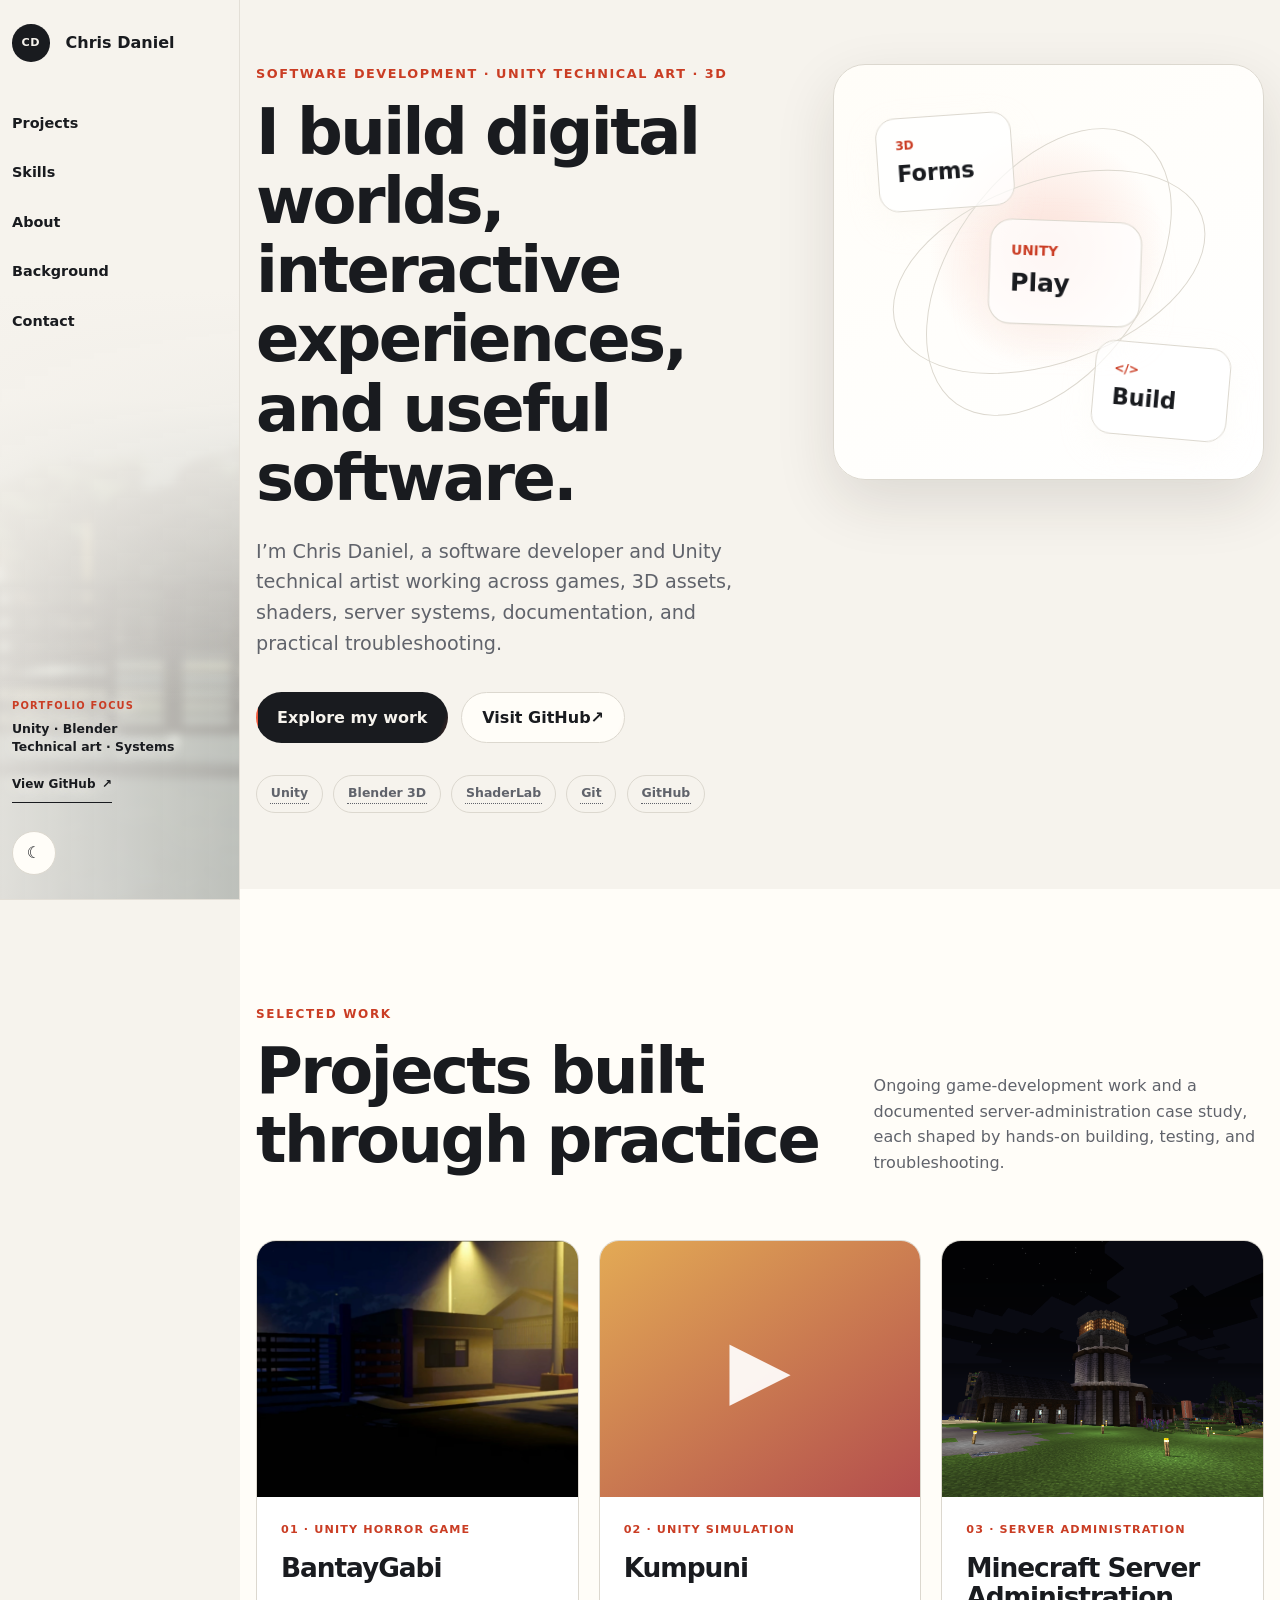
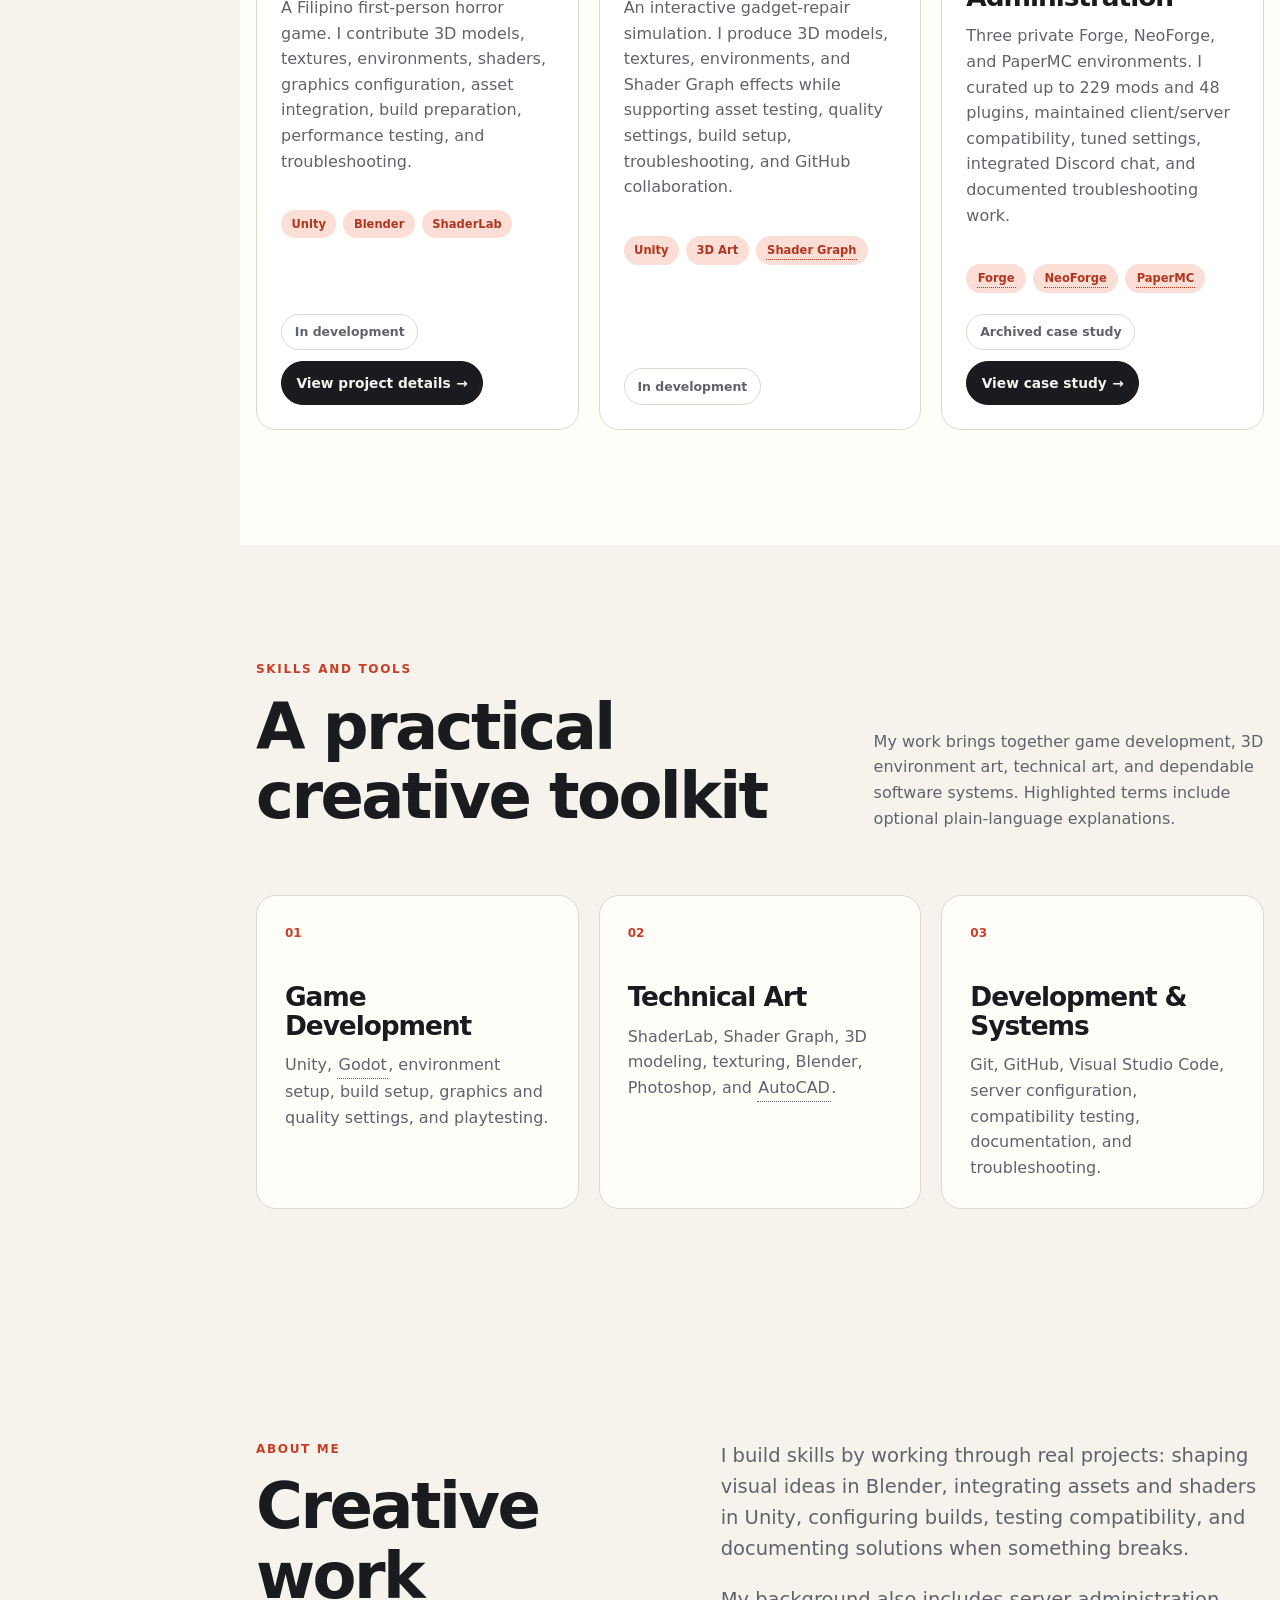
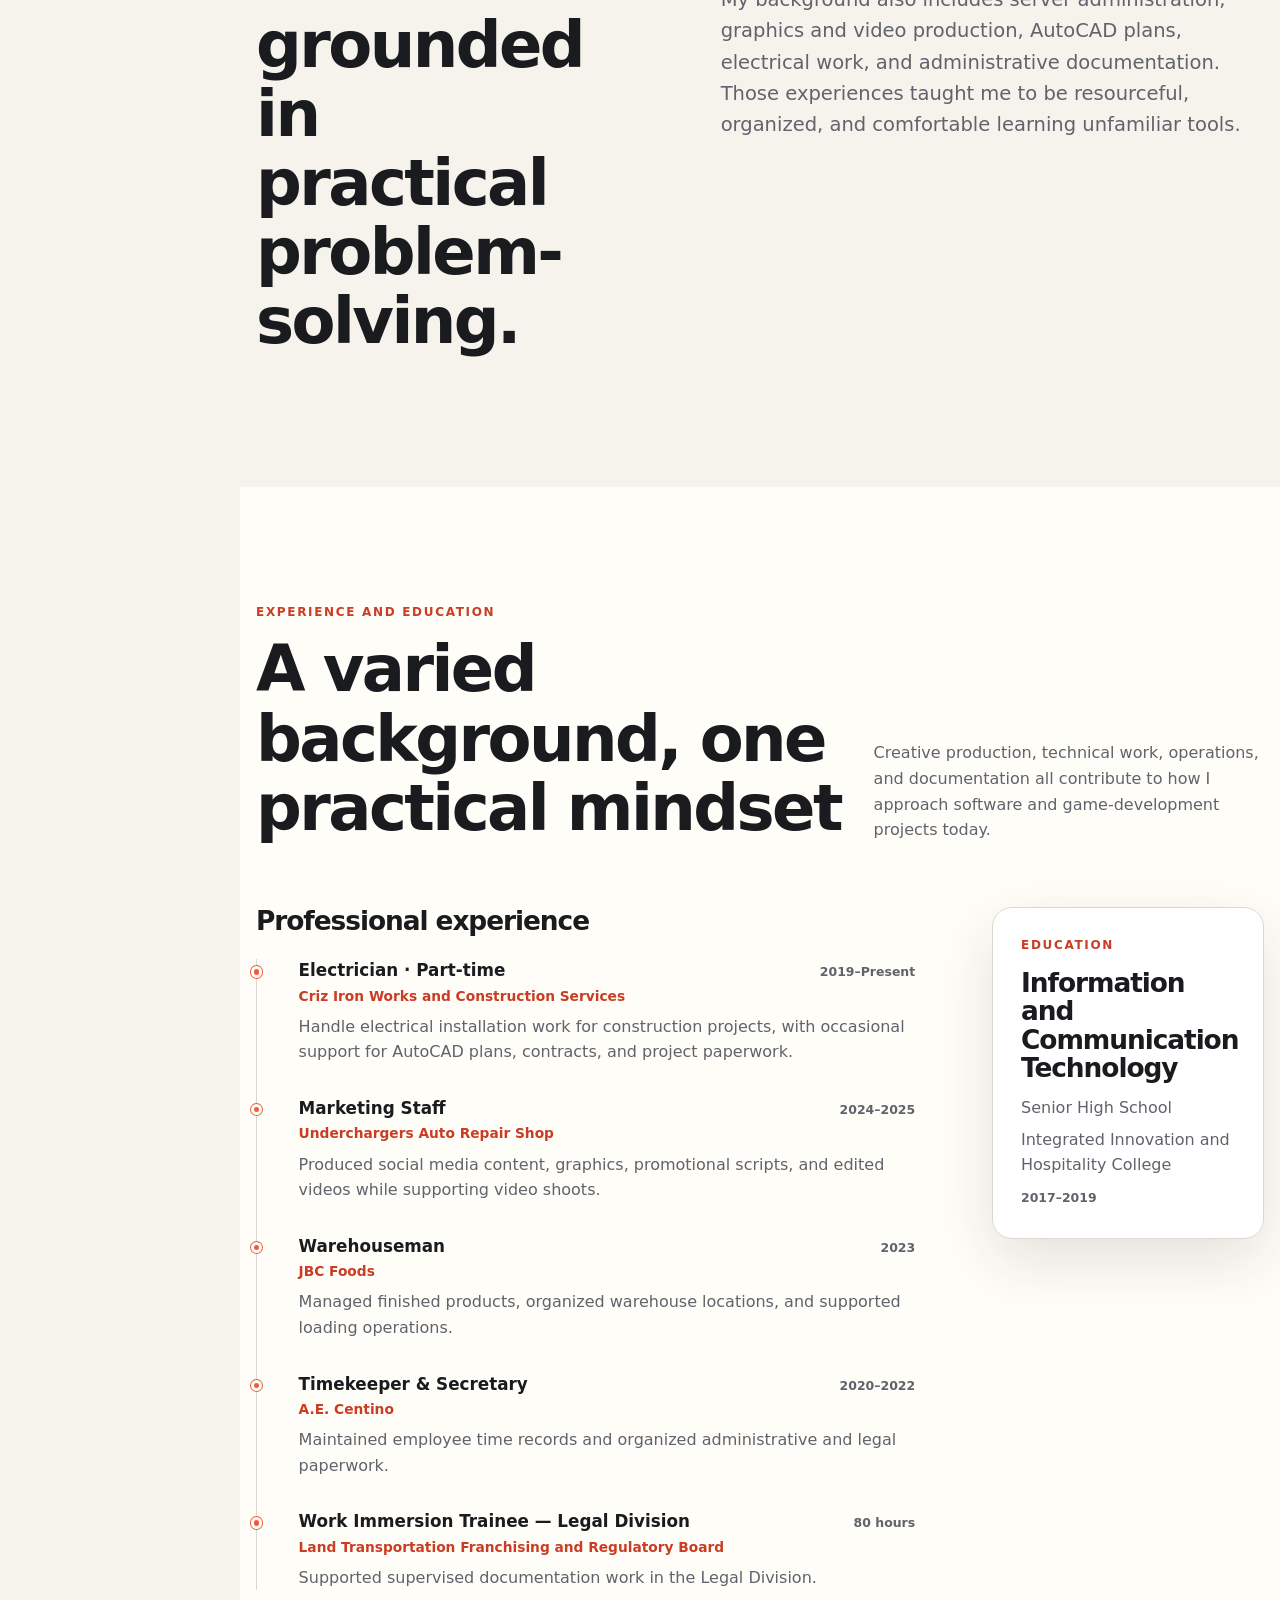
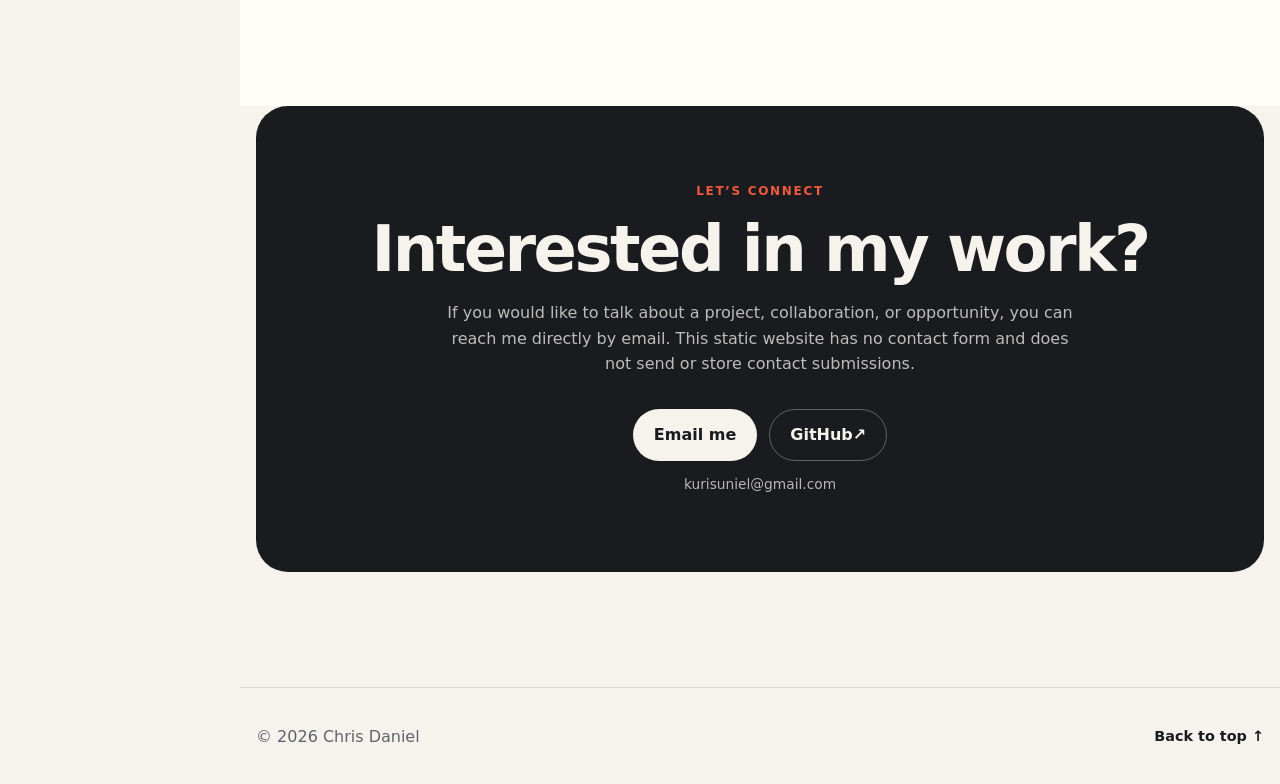
==== commit 4ef2d93b: "Add responsive gallery transitions and motion polish" ====
--- a/index.html
+++ b/index.html
@@ -8,8 +8,8 @@
       content="Chris Daniel's portfolio for Blender 3D, Unity game development, and software projects."
     >
     <title>Chris Daniel | Creative Developer Portfolio</title>
-    <link rel="stylesheet" href="assets/css/styles.css?v=20260831-1">
-    <script src="assets/js/main.js?v=20260831-1" defer></script>
+    <link rel="stylesheet" href="assets/css/styles.css?v=20260831-3">
+    <script src="assets/js/main.js?v=20260831-3" defer></script>
     <script src="assets/js/term-definitions.js" defer></script>
   </head>
   <body>
--- a/assets/css/styles.css
+++ b/assets/css/styles.css
@@ -393,28 +393,51 @@
   padding: 0.75rem 1.25rem;
   border: 1px solid transparent;
   border-radius: 999px;
+  background-position: 0% 50%;
+  background-size: 220% 100%;
   cursor: pointer;
   font-weight: 800;
   text-decoration: none;
+  transition:
+    border-color 300ms ease,
+    background-color 300ms ease,
+    background-position 420ms ease,
+    color 300ms ease;
 }
 
 .button-primary {
-  background: var(--text);
+  background-color: var(--text);
+  background-image: linear-gradient(
+    110deg,
+    var(--text) 0%,
+    var(--text) 45%,
+    var(--accent) 55%,
+    var(--accent) 100%
+  );
   color: var(--background);
 }
 
 .button-primary:hover {
-  background: var(--accent);
+  background-color: var(--accent);
+  background-position: 100% 50%;
   color: #ffffff;
 }
 
 .button-secondary {
   border-color: var(--line);
-  background: var(--surface);
+  background-color: var(--surface);
+  background-image: linear-gradient(
+    110deg,
+    var(--surface) 0%,
+    var(--surface) 45%,
+    var(--accent-soft) 55%,
+    var(--accent-soft) 100%
+  );
 }
 
 .button-secondary:hover {
   border-color: var(--accent);
+  background-position: 100% 50%;
 }
 
 .skill-list {
@@ -513,6 +536,58 @@
   transform: rotate(5deg);
 }
 
+.hero-art.has-card-motion .art-card {
+  opacity: 0;
+}
+
+.hero-art.is-card-motion-ready .art-card-model {
+  animation: hero-model-card-in 680ms cubic-bezier(0.22, 1, 0.36, 1) 100ms forwards;
+}
+
+.hero-art.is-card-motion-ready .art-card-game {
+  animation: hero-game-card-in 720ms cubic-bezier(0.22, 1, 0.36, 1) 200ms forwards;
+}
+
+.hero-art.is-card-motion-ready .art-card-code {
+  animation: hero-code-card-in 680ms cubic-bezier(0.22, 1, 0.36, 1) 420ms forwards;
+}
+
+@keyframes hero-model-card-in {
+  from {
+    opacity: 0;
+    transform: translateY(-2.25rem) rotate(-4deg);
+  }
+
+  to {
+    opacity: 1;
+    transform: translateY(0) rotate(-4deg);
+  }
+}
+
+@keyframes hero-game-card-in {
+  from {
+    opacity: 0;
+    transform: translateY(-2.75rem) scale(1.12) rotate(2deg);
+  }
+
+  to {
+    opacity: 1;
+    transform: translateY(0) scale(1.12) rotate(2deg);
+  }
+}
+
+@keyframes hero-code-card-in {
+  from {
+    opacity: 0;
+    transform: translateY(-2.25rem) rotate(5deg);
+  }
+
+  to {
+    opacity: 1;
+    transform: translateY(0) rotate(5deg);
+  }
+}
+
 .section-heading {
   display: grid;
   align-items: end;
@@ -541,6 +616,10 @@
   border: 1px solid var(--line);
   border-radius: var(--radius-medium);
   background: var(--surface-strong);
+  transition:
+    border-color 300ms ease,
+    box-shadow 300ms ease,
+    transform 300ms ease;
 }
 
 .project-visual {
@@ -631,17 +710,32 @@
   padding: 0.55rem 0.9rem;
   border: 1px solid var(--text);
   border-radius: 999px;
-  background: var(--text);
+  background-color: var(--text);
+  background-image: linear-gradient(
+    110deg,
+    var(--text) 0%,
+    var(--text) 45%,
+    var(--accent) 55%,
+    var(--accent) 100%
+  );
+  background-position: 0% 50%;
+  background-size: 220% 100%;
   color: var(--background);
   font-size: 0.86rem;
   font-weight: 800;
   text-align: center;
   text-decoration: none;
+  transition:
+    border-color 300ms ease,
+    background-color 300ms ease,
+    background-position 420ms ease,
+    color 300ms ease;
 }
 
 .project-link:hover {
   border-color: var(--accent);
-  background: var(--accent);
+  background-color: var(--accent);
+  background-position: 100% 50%;
   color: #ffffff;
 }
 
@@ -665,6 +759,10 @@
   border: 1px solid var(--line);
   border-radius: var(--radius-medium);
   background: var(--surface);
+  transition:
+    border-color 300ms ease,
+    box-shadow 300ms ease,
+    transform 300ms ease;
 }
 
 .skill-card p:last-child {
@@ -888,6 +986,7 @@
   width: 100%;
   height: 100%;
   background: #0d0f13;
+  backface-visibility: hidden;
   object-fit: contain;
 }
 
@@ -1056,12 +1155,14 @@
 }
 
 .media-carousel-rail {
+  position: relative;
   display: grid;
   overflow-y: auto;
   gap: 0.55rem;
   padding: 0.1rem 0.2rem 0.2rem;
   overscroll-behavior: contain;
   scrollbar-color: rgba(255, 255, 255, 0.4) transparent;
+  --selection-indicator-radius: 0.8rem;
 }
 
 .media-carousel-thumb {
@@ -1134,6 +1235,7 @@
   display: block;
   width: 100%;
   height: 100%;
+  backface-visibility: hidden;
   object-fit: contain;
 }
 
@@ -1220,6 +1322,42 @@
   text-align: right;
 }
 
+.loading-dots {
+  display: inline-flex;
+  align-items: center;
+  gap: 0.22rem;
+  margin-left: 0.45rem;
+  vertical-align: middle;
+}
+
+.loading-dots span {
+  width: 0.34rem;
+  height: 0.34rem;
+  border-radius: 50%;
+  background: currentColor;
+  animation: model-loading-dot 780ms ease-in-out infinite;
+}
+
+.loading-dots span:nth-child(2) {
+  animation-delay: 110ms;
+}
+
+.loading-dots span:nth-child(3) {
+  animation-delay: 220ms;
+}
+
+@keyframes model-loading-dot {
+  0%,
+  60%,
+  100% {
+    transform: translateY(0);
+  }
+
+  30% {
+    transform: translateY(-0.28rem);
+  }
+}
+
 .showcase-noscript {
   position: absolute;
   right: 1rem;
@@ -1233,9 +1371,47 @@
 }
 
 .gallery-thumbnails {
+  position: relative;
   display: grid;
   gap: 0.75rem;
   grid-template-columns: repeat(auto-fit, minmax(9rem, 1fr));
+  --selection-indicator-radius: var(--radius-small);
+}
+
+.has-selection-indicator > button {
+  position: relative;
+  z-index: 1;
+}
+
+.media-selection-indicator {
+  position: absolute;
+  z-index: 3;
+  top: 0;
+  left: 0;
+  border: 2px solid var(--accent);
+  border-radius: var(--selection-indicator-radius, var(--radius-small));
+  box-shadow: 0 0 0 1px rgba(240, 90, 60, 0.12), 0 0 1.1rem rgba(240, 90, 60, 0.14);
+  opacity: 0;
+  pointer-events: none;
+  transform: translate3d(var(--indicator-x, 0), var(--indicator-y, 0), 0);
+  transition:
+    width 280ms cubic-bezier(0.22, 1, 0.36, 1),
+    height 280ms cubic-bezier(0.22, 1, 0.36, 1),
+    opacity 120ms ease,
+    transform 280ms cubic-bezier(0.22, 1, 0.36, 1);
+}
+
+.media-selection-indicator.is-ready {
+  opacity: 1;
+}
+
+.media-selection-indicator.without-transition {
+  transition: none;
+}
+
+.has-selection-indicator .media-carousel-thumb.is-active,
+.has-selection-indicator .gallery-thumb.is-active {
+  box-shadow: none;
 }
 
 .gallery-thumb {
@@ -1458,6 +1634,38 @@
   color: var(--muted);
 }
 
+[data-reveal] {
+  opacity: 0;
+  transform: translateY(1.1rem);
+  transition:
+    opacity 520ms ease var(--reveal-delay, 0ms),
+    transform 1000ms cubic-bezier(0.22, 1, 0.36, 1) var(--reveal-delay, 0ms),
+    border-color 300ms ease,
+    box-shadow 300ms ease;
+}
+
+[data-reveal="left"] {
+  transform: translateX(-1.4rem);
+}
+
+[data-reveal="right"] {
+  transform: translateX(1.4rem);
+}
+
+[data-reveal].is-revealed {
+  opacity: 1;
+  transform: translate(0);
+}
+
+@media (hover: hover) and (pointer: fine) {
+  .project-card:hover,
+  .skill-card:hover {
+    border-color: color-mix(in srgb, var(--accent) 58%, var(--line));
+    box-shadow: 0 18px 42px color-mix(in srgb, var(--background) 24%, transparent);
+    transform: translateY(-0.3rem);
+  }
+}
+
 .model-selector {
   display: grid;
   overflow-x: auto;
@@ -1622,6 +1830,16 @@
 }
 
 @media (max-width: 68rem) {
+  [data-reveal],
+  [data-reveal="left"],
+  [data-reveal="right"] {
+    transform: translateY(0.8rem);
+  }
+
+  [data-reveal].is-revealed {
+    transform: translateY(0);
+  }
+
   section[id] {
     scroll-margin-top: 5.25rem;
   }
@@ -1996,7 +2214,19 @@
   *,
   *::before,
   *::after {
+    animation-duration: 0.01ms !important;
+    animation-iteration-count: 1 !important;
     scroll-behavior: auto !important;
     transition-duration: 0.01ms !important;
   }
-}
+
+  [data-reveal] {
+    opacity: 1 !important;
+    transform: none !important;
+  }
+
+  .project-card:hover,
+  .skill-card:hover {
+    transform: none !important;
+  }
+}
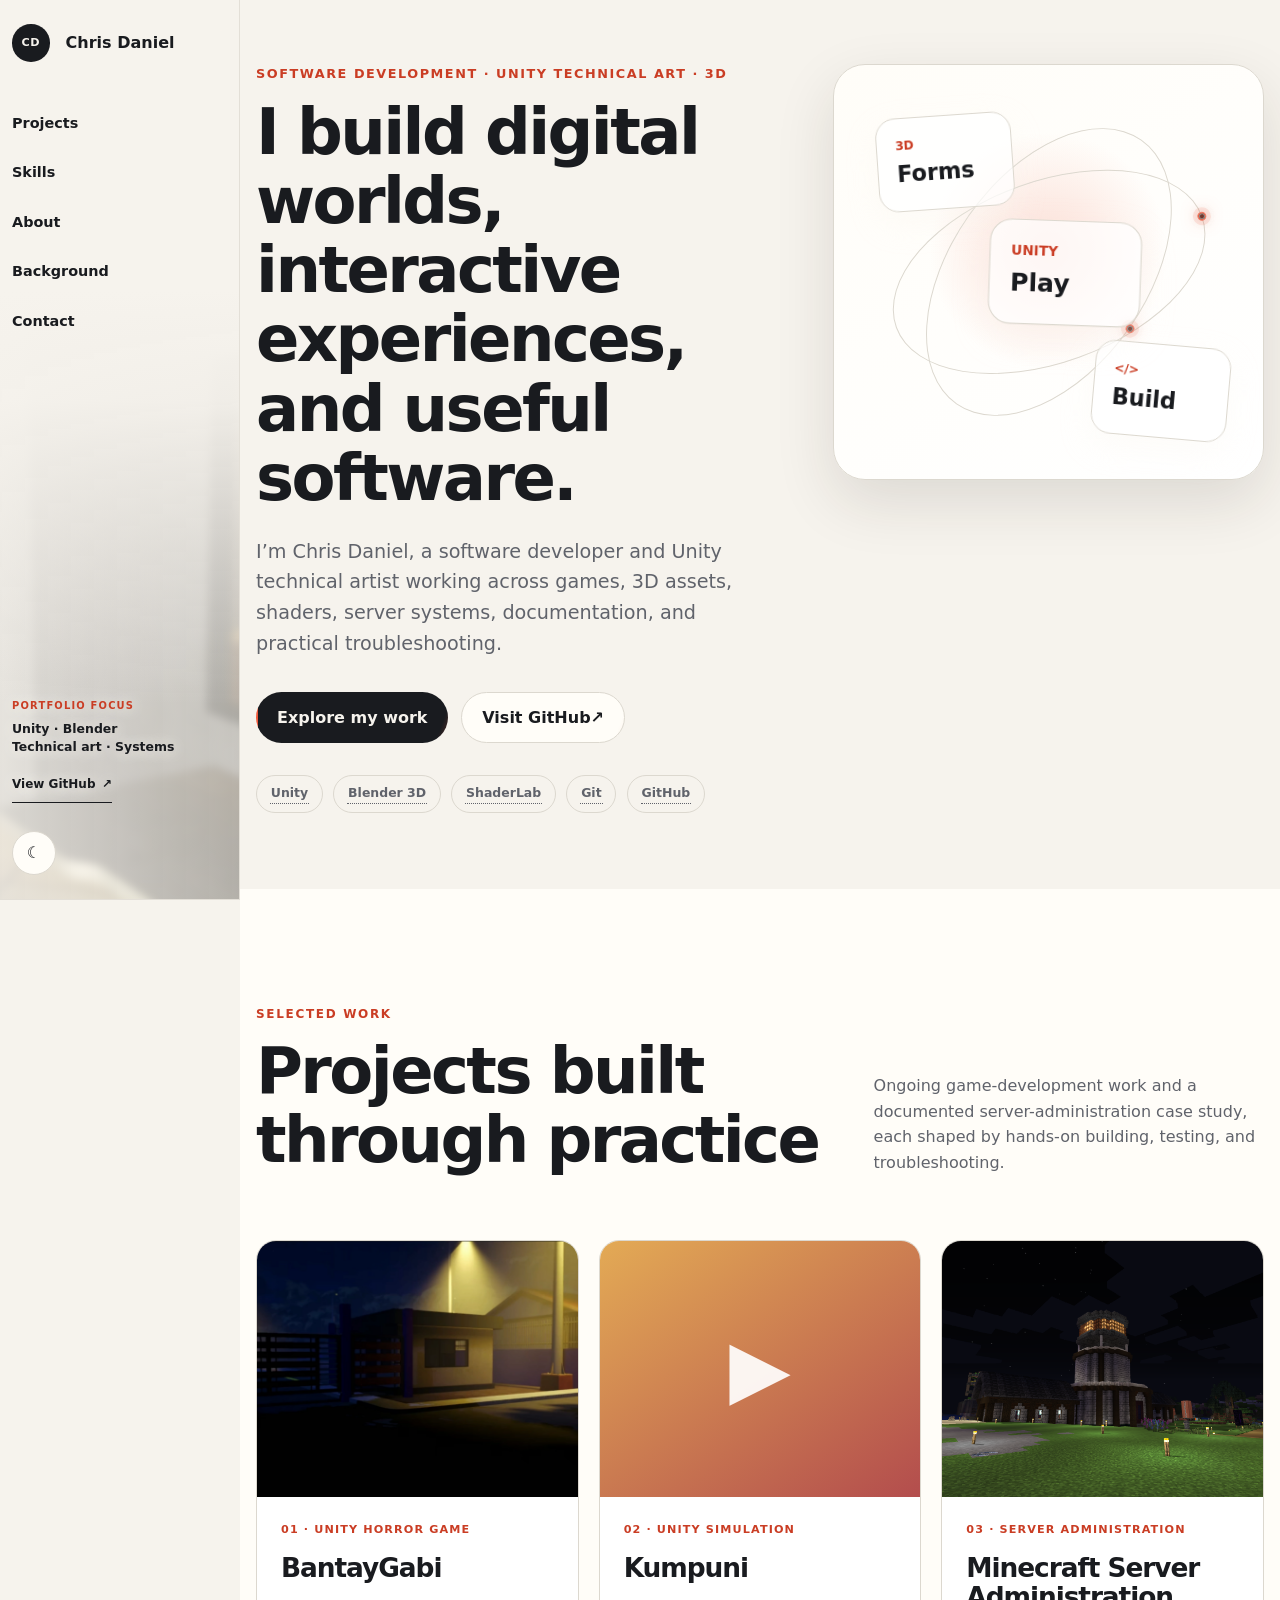
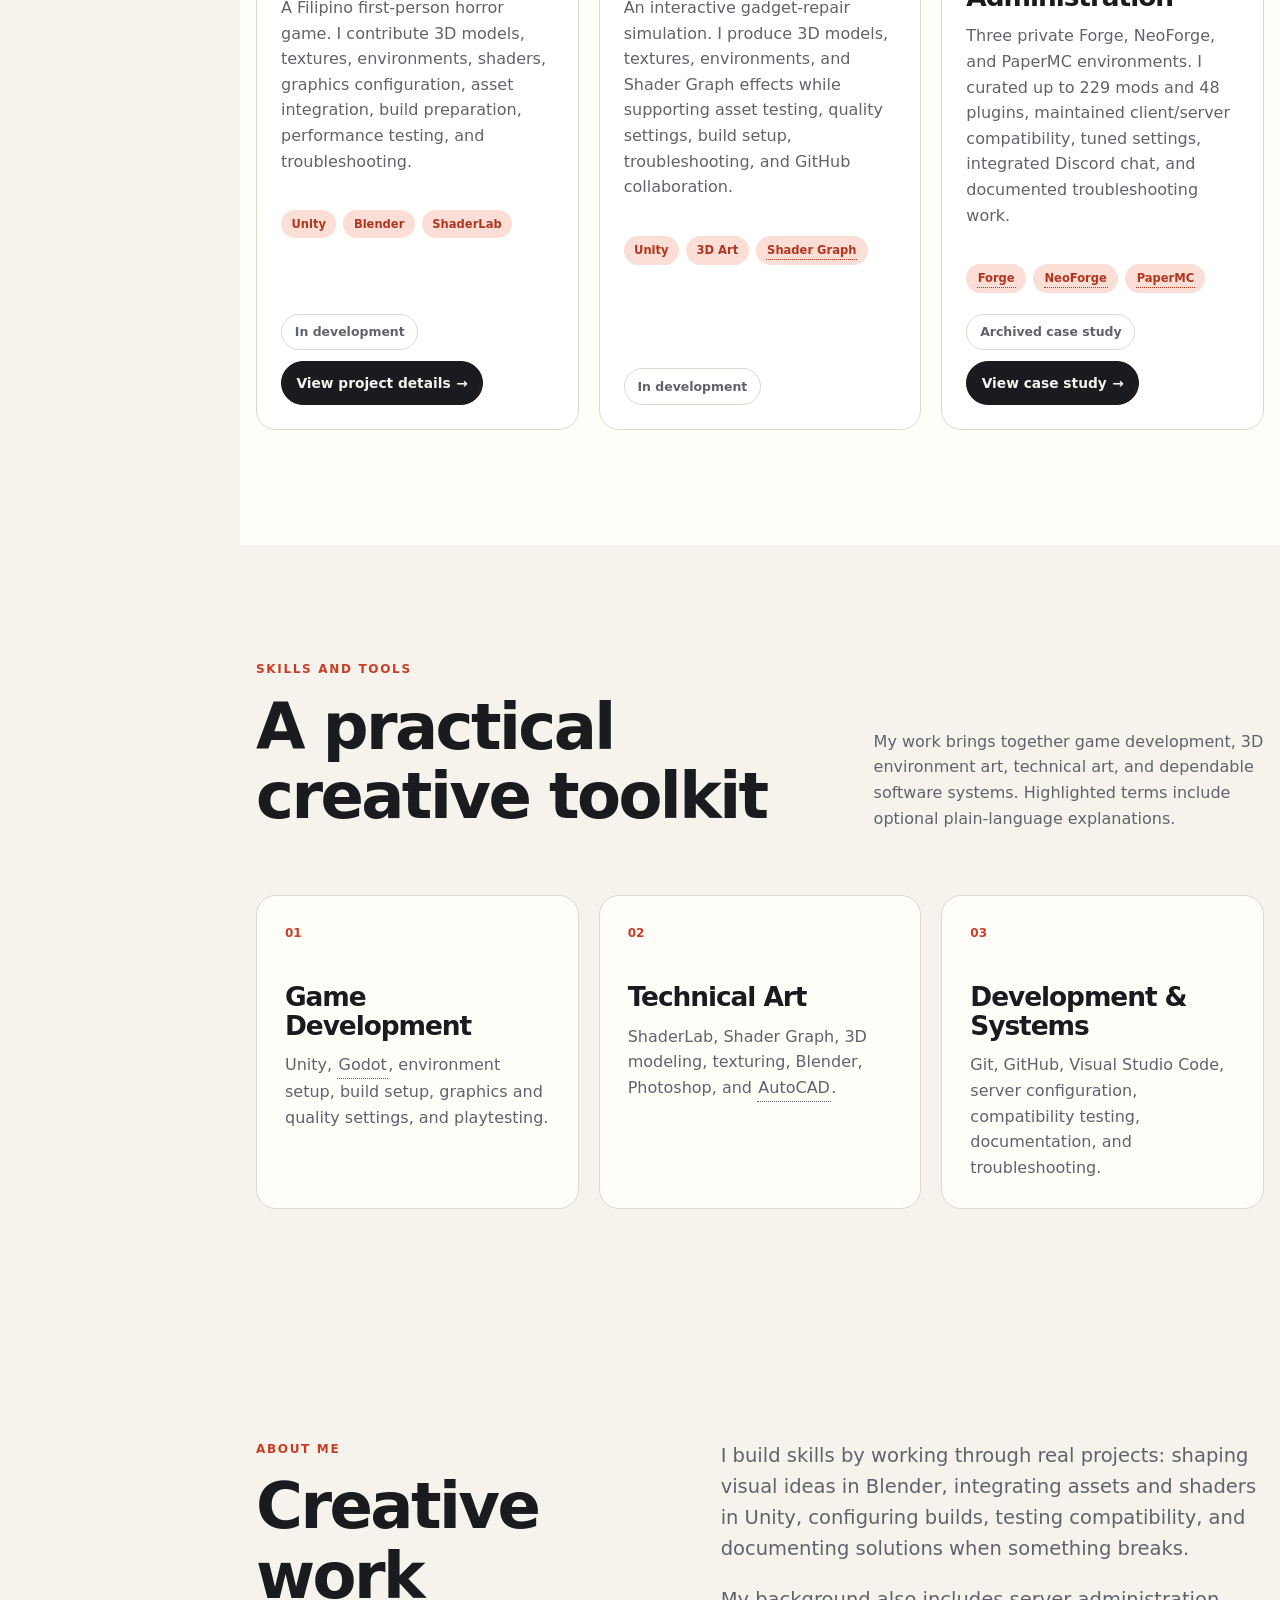
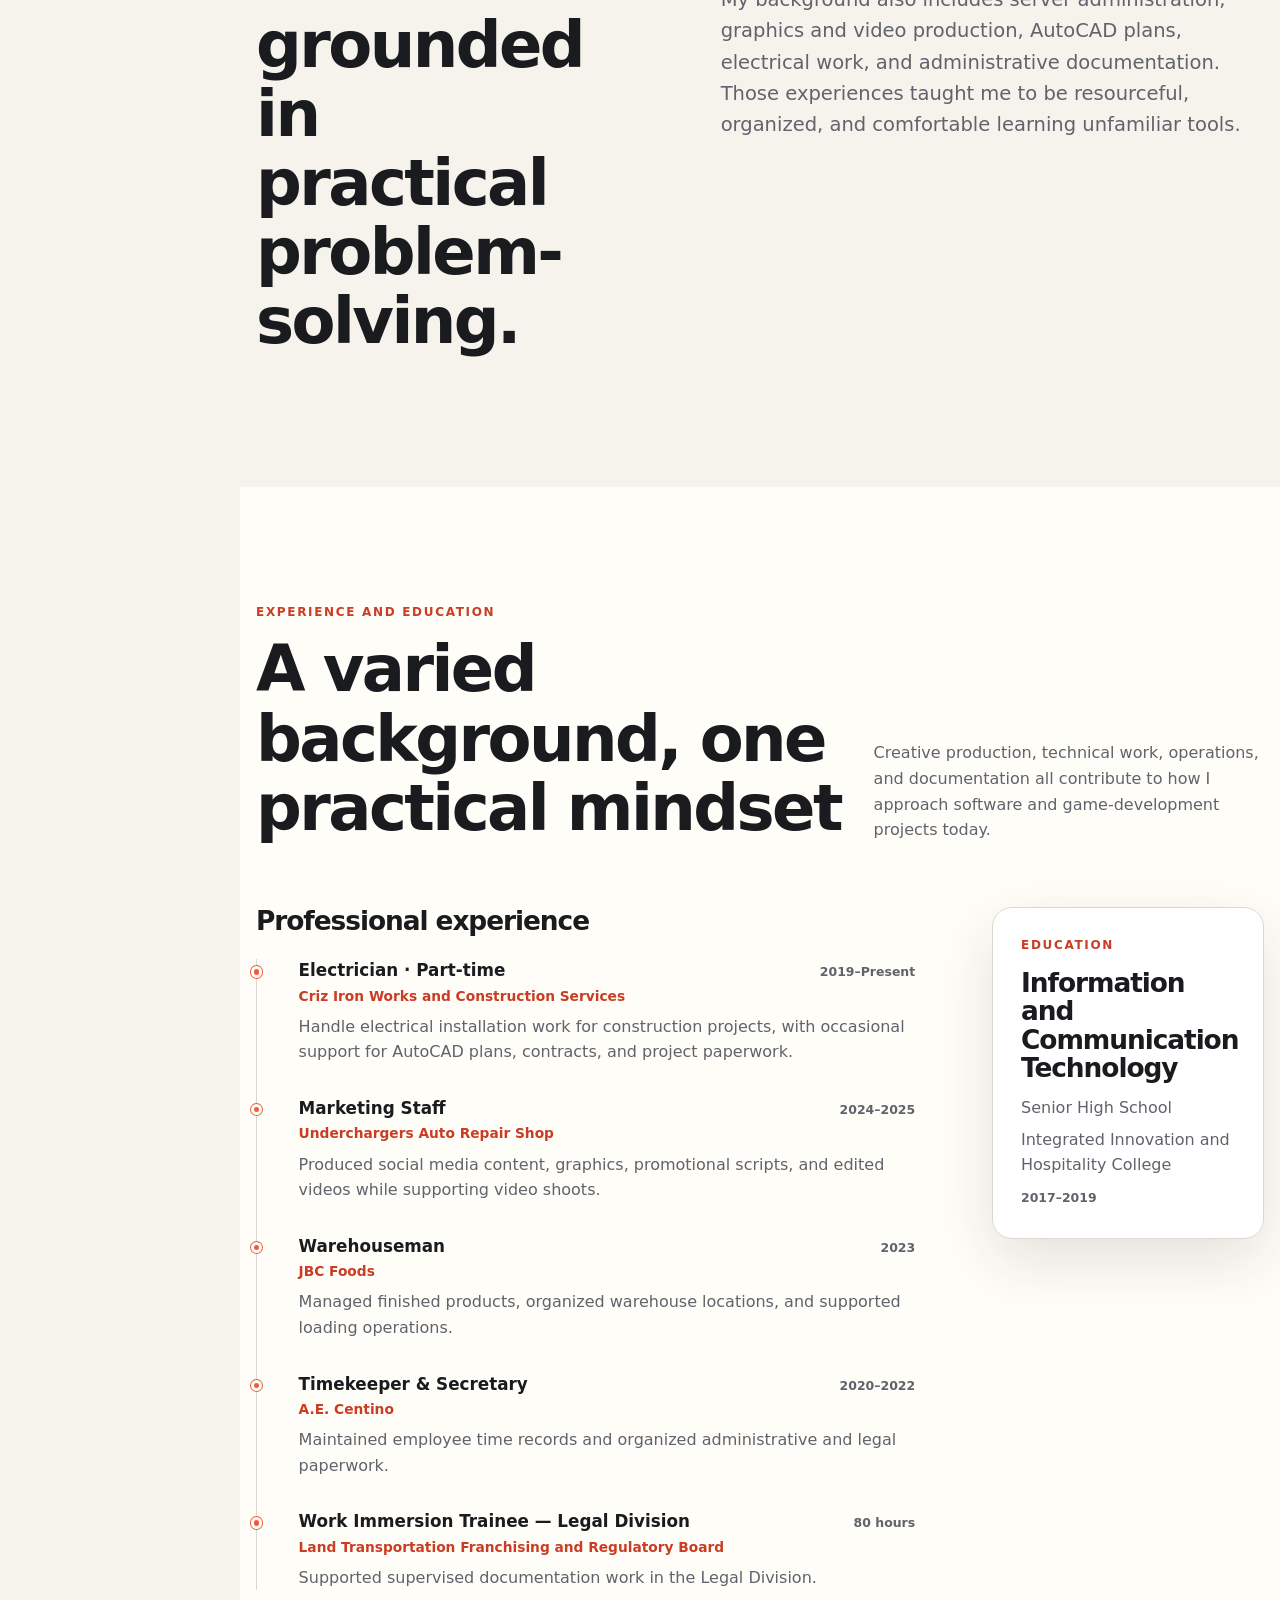
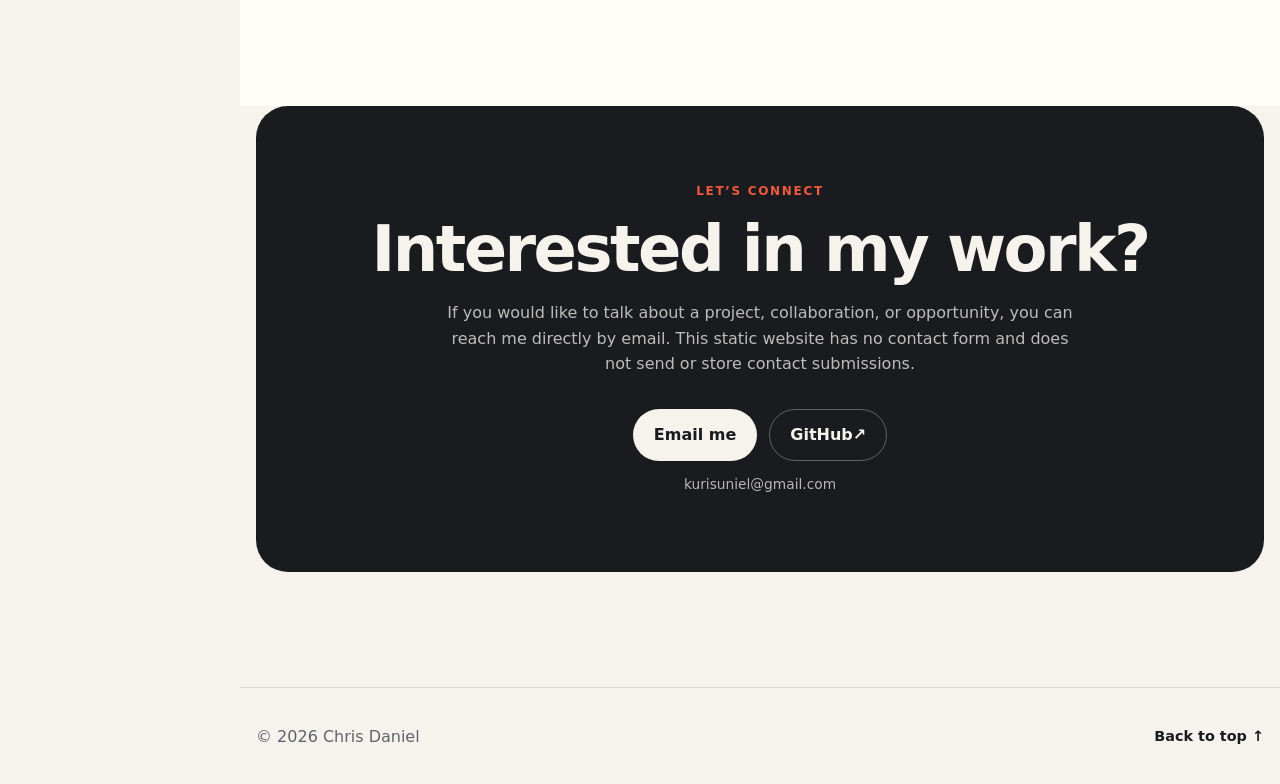
==== commit da9cec5a: "Update: Animations added to all pages and contents, New balls oribiting the axis of Hero card" ====
--- a/index.html
+++ b/index.html
@@ -8,8 +8,8 @@
       content="Chris Daniel's portfolio for Blender 3D, Unity game development, and software projects."
     >
     <title>Chris Daniel | Creative Developer Portfolio</title>
-    <link rel="stylesheet" href="assets/css/styles.css?v=20260831-3">
-    <script src="assets/js/main.js?v=20260831-3" defer></script>
+    <link rel="stylesheet" href="assets/css/styles.css?v=20260831-5">
+    <script src="assets/js/main.js?v=20260831-5" defer></script>
     <script src="assets/js/term-definitions.js" defer></script>
   </head>
   <body>
@@ -103,8 +103,14 @@
             role="img"
             aria-label="Abstract illustration representing 3D, games, and code"
           >
-            <div class="orbit orbit-one" aria-hidden="true"></div>
-            <div class="orbit orbit-two" aria-hidden="true"></div>
+            <div class="orbit orbit-one" aria-hidden="true">
+              <span class="orbit-node orbit-node-primary"></span>
+              <span class="orbit-node orbit-node-companion"></span>
+            </div>
+            <div class="orbit orbit-two" aria-hidden="true">
+              <span class="orbit-node orbit-node-primary"></span>
+              <span class="orbit-node orbit-node-companion"></span>
+            </div>
             <div class="art-card art-card-model" aria-hidden="true">
               <span>3D</span>
               <strong>Forms</strong>
--- a/assets/css/styles.css
+++ b/assets/css/styles.css
@@ -478,6 +478,7 @@
   inset: 50% auto auto 50%;
   border: 1px solid var(--line);
   border-radius: 50%;
+  pointer-events: none;
   transform: translate(-50%, -50%) rotate(-20deg);
 }
 
@@ -490,6 +491,68 @@
   width: 46%;
   height: 78%;
   transform: translate(-50%, -50%) rotate(35deg);
+}
+
+.orbit-node {
+  position: absolute;
+  z-index: 1;
+  left: 100%;
+  top: 50%;
+  width: 0.58rem;
+  aspect-ratio: 1;
+  border: 1px solid color-mix(in srgb, var(--accent) 72%, #ffffff);
+  border-radius: 50%;
+  background: var(--accent);
+  box-shadow:
+    0 0 0 0.28rem color-mix(in srgb, var(--accent) 12%, transparent),
+    0 0 1rem color-mix(in srgb, var(--accent) 55%, transparent);
+  transform: translate(-50%, -50%);
+  animation: hero-orbit-node 18s linear infinite;
+}
+
+.orbit-node-companion {
+  width: 0.38rem;
+  border-color: color-mix(in srgb, var(--text) 42%, var(--line));
+  background: color-mix(in srgb, var(--text) 58%, var(--accent));
+  box-shadow: 0 0 0.75rem color-mix(in srgb, var(--text) 24%, transparent);
+}
+
+.orbit-one .orbit-node-companion {
+  left: 0;
+  animation-delay: -9s;
+}
+
+.orbit-two .orbit-node-primary {
+  left: 85.355%;
+  top: 85.355%;
+  animation-delay: -2.1s;
+}
+
+.orbit-two .orbit-node-companion {
+  left: 14.645%;
+  top: 14.645%;
+  animation-delay: -11.1s;
+}
+
+@supports (offset-path: ellipse(50% 50% at 50% 50%)) {
+  .orbit-node {
+    left: 0;
+    top: 0;
+    offset-anchor: center;
+    offset-path: ellipse(50% 50% at 50% 50%);
+    offset-rotate: 0deg;
+    transform: none;
+  }
+
+  @keyframes hero-orbit-node {
+    from {
+      offset-distance: 0%;
+    }
+
+    to {
+      offset-distance: 100%;
+    }
+  }
 }
 
 .art-card {
@@ -2229,4 +2292,26 @@
   .skill-card:hover {
     transform: none !important;
   }
-}
+
+  .orbit-node {
+    animation: none !important;
+  }
+
+  @supports (offset-path: ellipse(50% 50% at 50% 50%)) {
+    .orbit-one .orbit-node-primary {
+      offset-distance: 0%;
+    }
+
+    .orbit-one .orbit-node-companion {
+      offset-distance: 50%;
+    }
+
+    .orbit-two .orbit-node-primary {
+      offset-distance: 11.667%;
+    }
+
+    .orbit-two .orbit-node-companion {
+      offset-distance: 61.667%;
+    }
+  }
+}
